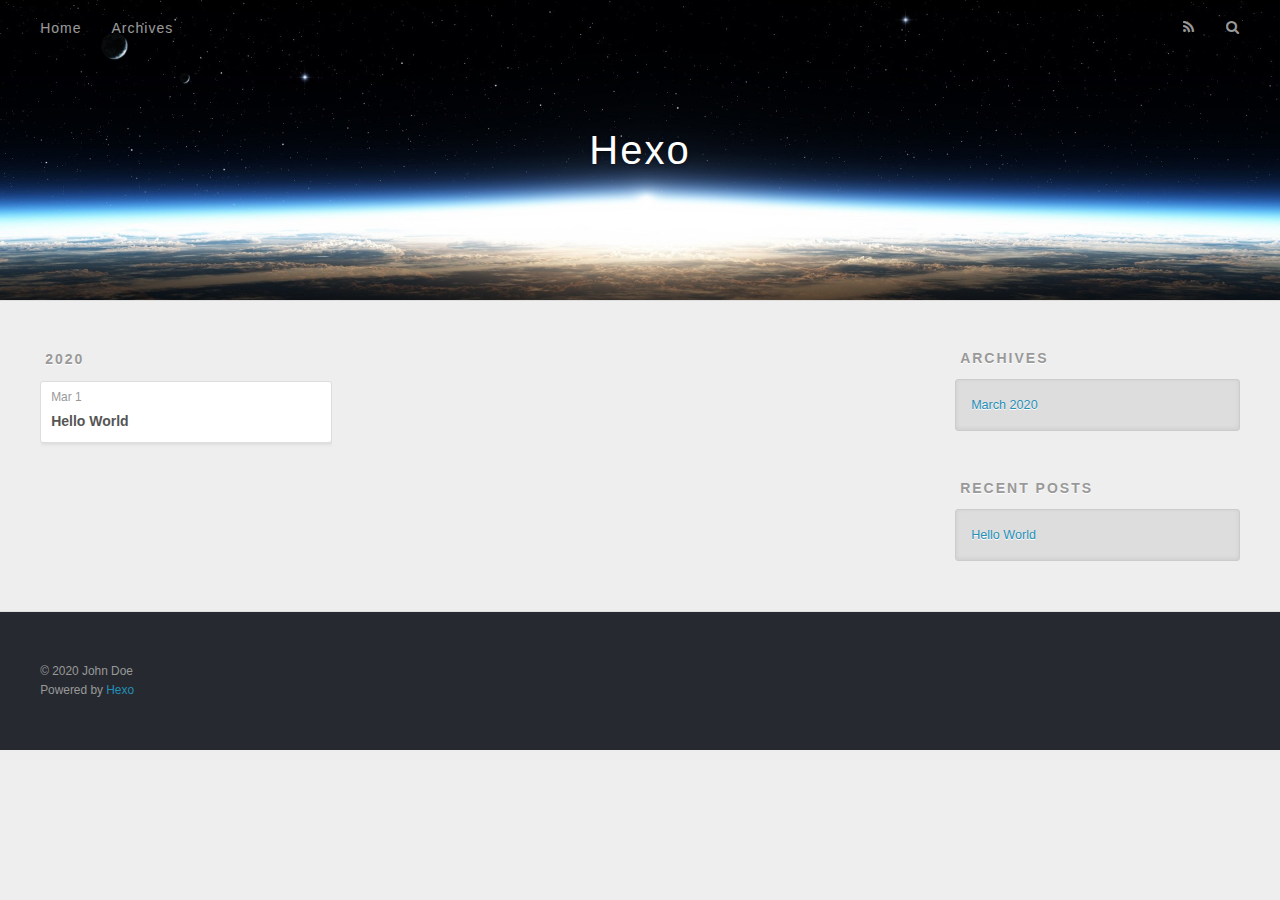
==== archives/index.html @ f63a9b85 "Site updated: 2020-03-01 18:47:36" ====
<!DOCTYPE html>
<html>
<head>
  <meta charset="utf-8">
  

  
  <title>Archives | Hexo</title>
  <meta name="viewport" content="width=device-width, initial-scale=1, maximum-scale=1">
  <meta property="og:type" content="website">
<meta property="og:title" content="Hexo">
<meta property="og:url" content="http://yoursite.com/archives/index.html">
<meta property="og:site_name" content="Hexo">
<meta property="og:locale" content="en_US">
<meta property="article:author" content="John Doe">
<meta name="twitter:card" content="summary">
  
    <link rel="alternate" href="/atom.xml" title="Hexo" type="application/atom+xml">
  
  
    <link rel="icon" href="/favicon.png">
  
  
    <link href="//fonts.googleapis.com/css?family=Source+Code+Pro" rel="stylesheet" type="text/css">
  
  
<link rel="stylesheet" href="/css/style.css">

<meta name="generator" content="Hexo 4.2.0"></head>

<body>
  <div id="container">
    <div id="wrap">
      <header id="header">
  <div id="banner"></div>
  <div id="header-outer" class="outer">
    <div id="header-title" class="inner">
      <h1 id="logo-wrap">
        <a href="/" id="logo">Hexo</a>
      </h1>
      
    </div>
    <div id="header-inner" class="inner">
      <nav id="main-nav">
        <a id="main-nav-toggle" class="nav-icon"></a>
        
          <a class="main-nav-link" href="/">Home</a>
        
          <a class="main-nav-link" href="/archives">Archives</a>
        
      </nav>
      <nav id="sub-nav">
        
          <a id="nav-rss-link" class="nav-icon" href="/atom.xml" title="RSS Feed"></a>
        
        <a id="nav-search-btn" class="nav-icon" title="Search"></a>
      </nav>
      <div id="search-form-wrap">
        <form action="//google.com/search" method="get" accept-charset="UTF-8" class="search-form"><input type="search" name="q" class="search-form-input" placeholder="Search"><button type="submit" class="search-form-submit">&#xF002;</button><input type="hidden" name="sitesearch" value="http://yoursite.com"></form>
      </div>
    </div>
  </div>
</header>
      <div class="outer">
        <section id="main">
  
  
    
    
      
      
      <section class="archives-wrap">
        <div class="archive-year-wrap">
          <a href="/archives/2020" class="archive-year">2020</a>
        </div>
        <div class="archives">
    
    <article class="archive-article archive-type-post">
  <div class="archive-article-inner">
    <header class="archive-article-header">
      <a href="/2020/03/01/hello-world/" class="archive-article-date">
  <time datetime="2020-03-01T09:29:03.521Z" itemprop="datePublished">Mar 1</time>
</a>
      
  
    <h1 itemprop="name">
      <a class="archive-article-title" href="/2020/03/01/hello-world/">Hello World</a>
    </h1>
  

    </header>
  </div>
</article>
  
  
    </div></section>
  


</section>
        
          <aside id="sidebar">
  
    

  
    

  
    
  
    
  <div class="widget-wrap">
    <h3 class="widget-title">Archives</h3>
    <div class="widget">
      <ul class="archive-list"><li class="archive-list-item"><a class="archive-list-link" href="/archives/2020/03/">March 2020</a></li></ul>
    </div>
  </div>


  
    
  <div class="widget-wrap">
    <h3 class="widget-title">Recent Posts</h3>
    <div class="widget">
      <ul>
        
          <li>
            <a href="/2020/03/01/hello-world/">Hello World</a>
          </li>
        
      </ul>
    </div>
  </div>

  
</aside>
        
      </div>
      <footer id="footer">
  
  <div class="outer">
    <div id="footer-info" class="inner">
      &copy; 2020 John Doe<br>
      Powered by <a href="http://hexo.io/" target="_blank">Hexo</a>
    </div>
  </div>
</footer>
    </div>
    <nav id="mobile-nav">
  
    <a href="/" class="mobile-nav-link">Home</a>
  
    <a href="/archives" class="mobile-nav-link">Archives</a>
  
</nav>
    

<script src="//ajax.googleapis.com/ajax/libs/jquery/2.0.3/jquery.min.js"></script>


  
<link rel="stylesheet" href="/fancybox/jquery.fancybox.css">

  
<script src="/fancybox/jquery.fancybox.pack.js"></script>




<script src="/js/script.js"></script>




  </div>
</body>
</html>
---- css/style.css ----
body {
  width: 100%;
}
body:before,
body:after {
  content: "";
  display: table;
}
body:after {
  clear: both;
}
html,
body,
div,
span,
applet,
object,
iframe,
h1,
h2,
h3,
h4,
h5,
h6,
p,
blockquote,
pre,
a,
abbr,
acronym,
address,
big,
cite,
code,
del,
dfn,
em,
img,
ins,
kbd,
q,
s,
samp,
small,
strike,
strong,
sub,
sup,
tt,
var,
dl,
dt,
dd,
ol,
ul,
li,
fieldset,
form,
label,
legend,
table,
caption,
tbody,
tfoot,
thead,
tr,
th,
td {
  margin: 0;
  padding: 0;
  border: 0;
  outline: 0;
  font-weight: inherit;
  font-style: inherit;
  font-family: inherit;
  font-size: 100%;
  vertical-align: baseline;
}
body {
  line-height: 1;
  color: #000;
  background: #fff;
}
ol,
ul {
  list-style: none;
}
table {
  border-collapse: separate;
  border-spacing: 0;
  vertical-align: middle;
}
caption,
th,
td {
  text-align: left;
  font-weight: normal;
  vertical-align: middle;
}
a img {
  border: none;
}
input,
button {
  margin: 0;
  padding: 0;
}
input::-moz-focus-inner,
button::-moz-focus-inner {
  border: 0;
  padding: 0;
}
@font-face {
  font-family: FontAwesome;
  font-style: normal;
  font-weight: normal;
  src: url("fonts/fontawesome-webfont.eot?v=#4.0.3");
  src: url("fonts/fontawesome-webfont.eot?#iefix&v=#4.0.3") format("embedded-opentype"), url("fonts/fontawesome-webfont.woff?v=#4.0.3") format("woff"), url("fonts/fontawesome-webfont.ttf?v=#4.0.3") format("truetype"), url("fonts/fontawesome-webfont.svg#fontawesomeregular?v=#4.0.3") format("svg");
}
html,
body,
#container {
  height: 100%;
}
body {
  background: #eee;
  font: 14px -apple-system, BlinkMacSystemFont, "Segoe UI", "Roboto", "Oxygen", "Ubuntu", "Cantarell", "Fira Sans", "Droid Sans", "Helvetica Neue", sans-serif;
  -webkit-text-size-adjust: 100%;
}
.outer {
  max-width: 1220px;
  margin: 0 auto;
  padding: 0 20px;
}
.outer:before,
.outer:after {
  content: "";
  display: table;
}
.outer:after {
  clear: both;
}
.inner {
  display: inline;
  float: left;
  width: 98.33333333333333%;
  margin: 0 0.833333333333333%;
}
.left,
.alignleft {
  float: left;
}
.right,
.alignright {
  float: right;
}
.clear {
  clear: both;
}
#container {
  position: relative;
}
.mobile-nav-on {
  overflow: hidden;
}
#wrap {
  height: 100%;
  width: 100%;
  position: absolute;
  top: 0;
  left: 0;
  -webkit-transition: 0.2s ease-out;
  -moz-transition: 0.2s ease-out;
  -ms-transition: 0.2s ease-out;
  transition: 0.2s ease-out;
  z-index: 1;
  background: #eee;
}
.mobile-nav-on #wrap {
  left: 280px;
}
@media screen and (min-width: 768px) {
  #main {
    display: inline;
    float: left;
    width: 73.33333333333333%;
    margin: 0 0.833333333333333%;
  }
}
.article-date,
.article-category-link,
.archive-year,
.widget-title {
  text-decoration: none;
  text-transform: uppercase;
  letter-spacing: 2px;
  color: #999;
  margin-bottom: 1em;
  margin-left: 5px;
  line-height: 1em;
  text-shadow: 0 1px #fff;
  font-weight: bold;
}
.article-inner,
.archive-article-inner {
  background: #fff;
  -webkit-box-shadow: 1px 2px 3px #ddd;
  box-shadow: 1px 2px 3px #ddd;
  border: 1px solid #ddd;
  border-radius: 3px;
}
.article-entry h1,
.widget h1 {
  font-size: 2em;
}
.article-entry h2,
.widget h2 {
  font-size: 1.5em;
}
.article-entry h3,
.widget h3 {
  font-size: 1.3em;
}
.article-entry h4,
.widget h4 {
  font-size: 1.2em;
}
.article-entry h5,
.widget h5 {
  font-size: 1em;
}
.article-entry h6,
.widget h6 {
  font-size: 1em;
  color: #999;
}
.article-entry hr,
.widget hr {
  border: 1px dashed #ddd;
}
.article-entry strong,
.widget strong {
  font-weight: bold;
}
.article-entry em,
.widget em,
.article-entry cite,
.widget cite {
  font-style: italic;
}
.article-entry sup,
.widget sup,
.article-entry sub,
.widget sub {
  font-size: 0.75em;
  line-height: 0;
  position: relative;
  vertical-align: baseline;
}
.article-entry sup,
.widget sup {
  top: -0.5em;
}
.article-entry sub,
.widget sub {
  bottom: -0.2em;
}
.article-entry small,
.widget small {
  font-size: 0.85em;
}
.article-entry acronym,
.widget acronym,
.article-entry abbr,
.widget abbr {
  border-bottom: 1px dotted;
}
.article-entry ul,
.widget ul,
.article-entry ol,
.widget ol,
.article-entry dl,
.widget dl {
  margin: 0 20px;
  line-height: 1.6em;
}
.article-entry ul ul,
.widget ul ul,
.article-entry ol ul,
.widget ol ul,
.article-entry ul ol,
.widget ul ol,
.article-entry ol ol,
.widget ol ol {
  margin-top: 0;
  margin-bottom: 0;
}
.article-entry ul,
.widget ul {
  list-style: disc;
}
.article-entry ol,
.widget ol {
  list-style: decimal;
}
.article-entry dt,
.widget dt {
  font-weight: bold;
}
#header {
  height: 300px;
  position: relative;
  border-bottom: 1px solid #ddd;
}
#header:before,
#header:after {
  content: "";
  position: absolute;
  left: 0;
  right: 0;
  height: 40px;
}
#header:before {
  top: 0;
  background: -webkit-linear-gradient(rgba(0,0,0,0.2), transparent);
  background: -moz-linear-gradient(rgba(0,0,0,0.2), transparent);
  background: -ms-linear-gradient(rgba(0,0,0,0.2), transparent);
  background: linear-gradient(rgba(0,0,0,0.2), transparent);
}
#header:after {
  bottom: 0;
  background: -webkit-linear-gradient(transparent, rgba(0,0,0,0.2));
  background: -moz-linear-gradient(transparent, rgba(0,0,0,0.2));
  background: -ms-linear-gradient(transparent, rgba(0,0,0,0.2));
  background: linear-gradient(transparent, rgba(0,0,0,0.2));
}
#header-outer {
  height: 100%;
  position: relative;
}
#header-inner {
  position: relative;
  overflow: hidden;
}
#banner {
  position: absolute;
  top: 0;
  left: 0;
  width: 100%;
  height: 100%;
  background: url("images/banner.jpg") center #000;
  -webkit-background-size: cover;
  -moz-background-size: cover;
  background-size: cover;
  z-index: -1;
}
#header-title {
  text-align: center;
  height: 40px;
  position: absolute;
  top: 50%;
  left: 0;
  margin-top: -20px;
}
#logo,
#subtitle {
  text-decoration: none;
  color: #fff;
  font-weight: 300;
  text-shadow: 0 1px 4px rgba(0,0,0,0.3);
}
#logo {
  font-size: 40px;
  line-height: 40px;
  letter-spacing: 2px;
}
#subtitle {
  font-size: 16px;
  line-height: 16px;
  letter-spacing: 1px;
}
#subtitle-wrap {
  margin-top: 16px;
}
#main-nav {
  float: left;
  margin-left: -15px;
}
.nav-icon,
.main-nav-link {
  float: left;
  color: #fff;
  opacity: 0.6;
  text-decoration: none;
  text-shadow: 0 1px rgba(0,0,0,0.2);
  -webkit-transition: opacity 0.2s;
  -moz-transition: opacity 0.2s;
  -ms-transition: opacity 0.2s;
  transition: opacity 0.2s;
  display: block;
  padding: 20px 15px;
}
.nav-icon:hover,
.main-nav-link:hover {
  opacity: 1;
}
.nav-icon {
  font-family: FontAwesome;
  text-align: center;
  font-size: 14px;
  width: 14px;
  height: 14px;
  padding: 20px 15px;
  position: relative;
  cursor: pointer;
}
.main-nav-link {
  font-weight: 300;
  letter-spacing: 1px;
}
@media screen and (max-width: 479px) {
  .main-nav-link {
    display: none;
  }
}
#main-nav-toggle {
  display: none;
}
#main-nav-toggle:before {
  content: "\f0c9";
}
@media screen and (max-width: 479px) {
  #main-nav-toggle {
    display: block;
  }
}
#sub-nav {
  float: right;
  margin-right: -15px;
}
#nav-rss-link:before {
  content: "\f09e";
}
#nav-search-btn:before {
  content: "\f002";
}
#search-form-wrap {
  position: absolute;
  top: 15px;
  width: 150px;
  height: 30px;
  right: -150px;
  opacity: 0;
  -webkit-transition: 0.2s ease-out;
  -moz-transition: 0.2s ease-out;
  -ms-transition: 0.2s ease-out;
  transition: 0.2s ease-out;
}
#search-form-wrap.on {
  opacity: 1;
  right: 0;
}
@media screen and (max-width: 479px) {
  #search-form-wrap {
    width: 100%;
    right: -100%;
  }
}
.search-form {
  position: absolute;
  top: 0;
  left: 0;
  right: 0;
  background: #fff;
  padding: 5px 15px;
  border-radius: 15px;
  -webkit-box-shadow: 0 0 10px rgba(0,0,0,0.3);
  box-shadow: 0 0 10px rgba(0,0,0,0.3);
}
.search-form-input {
  border: none;
  background: none;
  color: #555;
  width: 100%;
  font: 13px -apple-system, BlinkMacSystemFont, "Segoe UI", "Roboto", "Oxygen", "Ubuntu", "Cantarell", "Fira Sans", "Droid Sans", "Helvetica Neue", sans-serif;
  outline: none;
}
.search-form-input::-webkit-search-results-decoration,
.search-form-input::-webkit-search-cancel-button {
  -webkit-appearance: none;
}
.search-form-submit {
  position: absolute;
  top: 50%;
  right: 10px;
  margin-top: -7px;
  font: 13px FontAwesome;
  border: none;
  background: none;
  color: #bbb;
  cursor: pointer;
}
.search-form-submit:hover,
.search-form-submit:focus {
  color: #777;
}
.article {
  margin: 50px 0;
}
.article-inner {
  overflow: hidden;
}
.article-meta:before,
.article-meta:after {
  content: "";
  display: table;
}
.article-meta:after {
  clear: both;
}
.article-date {
  float: left;
}
.article-category {
  float: left;
  line-height: 1em;
  color: #ccc;
  text-shadow: 0 1px #fff;
  margin-left: 8px;
}
.article-category:before {
  content: "\2022";
}
.article-category-link {
  margin: 0 12px 1em;
}
.article-header {
  padding: 20px 20px 0;
}
.article-title {
  text-decoration: none;
  font-size: 2em;
  font-weight: bold;
  color: #555;
  line-height: 1.1em;
  -webkit-transition: color 0.2s;
  -moz-transition: color 0.2s;
  -ms-transition: color 0.2s;
  transition: color 0.2s;
}
a.article-title:hover {
  color: #258fb8;
}
.article-entry {
  color: #555;
  padding: 0 20px;
}
.article-entry:before,
.article-entry:after {
  content: "";
  display: table;
}
.article-entry:after {
  clear: both;
}
.article-entry p,
.article-entry table {
  line-height: 1.6em;
  margin: 1.6em 0;
}
.article-entry h1,
.article-entry h2,
.article-entry h3,
.article-entry h4,
.article-entry h5,
.article-entry h6 {
  font-weight: bold;
}
.article-entry h1,
.article-entry h2,
.article-entry h3,
.article-entry h4,
.article-entry h5,
.article-entry h6 {
  line-height: 1.1em;
  margin: 1.1em 0;
}
.article-entry a {
  color: #258fb8;
  text-decoration: none;
}
.article-entry a:hover {
  text-decoration: underline;
}
.article-entry ul,
.article-entry ol,
.article-entry dl {
  margin-top: 1.6em;
  margin-bottom: 1.6em;
}
.article-entry img,
.article-entry video {
  max-width: 100%;
  height: auto;
  display: block;
  margin: auto;
}
.article-entry iframe {
  border: none;
}
.article-entry table {
  width: 100%;
  border-collapse: collapse;
  border-spacing: 0;
}
.article-entry th {
  font-weight: bold;
  border-bottom: 3px solid #ddd;
  padding-bottom: 0.5em;
}
.article-entry td {
  border-bottom: 1px solid #ddd;
  padding: 10px 0;
}
.article-entry blockquote {
  font-family: Georgia, "Times New Roman", serif;
  font-size: 1.4em;
  margin: 1.6em 20px;
  text-align: center;
}
.article-entry blockquote footer {
  font-size: 14px;
  margin: 1.6em 0;
  font-family: -apple-system, BlinkMacSystemFont, "Segoe UI", "Roboto", "Oxygen", "Ubuntu", "Cantarell", "Fira Sans", "Droid Sans", "Helvetica Neue", sans-serif;
}
.article-entry blockquote footer cite:before {
  content: "—";
  padding: 0 0.5em;
}
.article-entry .pullquote {
  text-align: left;
  width: 45%;
  margin: 0;
}
.article-entry .pullquote.left {
  margin-left: 0.5em;
  margin-right: 1em;
}
.article-entry .pullquote.right {
  margin-right: 0.5em;
  margin-left: 1em;
}
.article-entry .caption {
  color: #999;
  display: block;
  font-size: 0.9em;
  margin-top: 0.5em;
  position: relative;
  text-align: center;
}
.article-entry .video-container {
  position: relative;
  padding-top: 56.25%;
  height: 0;
  overflow: hidden;
}
.article-entry .video-container iframe,
.article-entry .video-container object,
.article-entry .video-container embed {
  position: absolute;
  top: 0;
  left: 0;
  width: 100%;
  height: 100%;
  margin-top: 0;
}
.article-more-link a {
  display: inline-block;
  line-height: 1em;
  padding: 6px 15px;
  border-radius: 15px;
  background: #eee;
  color: #999;
  text-shadow: 0 1px #fff;
  text-decoration: none;
}
.article-more-link a:hover {
  background: #258fb8;
  color: #fff;
  text-decoration: none;
  text-shadow: 0 1px #1e7293;
}
.article-footer {
  font-size: 0.85em;
  line-height: 1.6em;
  border-top: 1px solid #ddd;
  padding-top: 1.6em;
  margin: 0 20px 20px;
}
.article-footer:before,
.article-footer:after {
  content: "";
  display: table;
}
.article-footer:after {
  clear: both;
}
.article-footer a {
  color: #999;
  text-decoration: none;
}
.article-footer a:hover {
  color: #555;
}
.article-tag-list-item {
  float: left;
  margin-right: 10px;
}
.article-tag-list-link:before {
  content: "#";
}
.article-comment-link {
  float: right;
}
.article-comment-link:before {
  content: "\f075";
  font-family: FontAwesome;
  padding-right: 8px;
}
.article-share-link {
  cursor: pointer;
  float: right;
  margin-left: 20px;
}
.article-share-link:before {
  content: "\f064";
  font-family: FontAwesome;
  padding-right: 6px;
}
#article-nav {
  position: relative;
}
#article-nav:before,
#article-nav:after {
  content: "";
  display: table;
}
#article-nav:after {
  clear: both;
}
@media screen and (min-width: 768px) {
  #article-nav {
    margin: 50px 0;
  }
  #article-nav:before {
    width: 8px;
    height: 8px;
    position: absolute;
    top: 50%;
    left: 50%;
    margin-top: -4px;
    margin-left: -4px;
    content: "";
    border-radius: 50%;
    background: #ddd;
    -webkit-box-shadow: 0 1px 2px #fff;
    box-shadow: 0 1px 2px #fff;
  }
}
.article-nav-link-wrap {
  text-decoration: none;
  text-shadow: 0 1px #fff;
  color: #999;
  -webkit-box-sizing: border-box;
  -moz-box-sizing: border-box;
  box-sizing: border-box;
  margin-top: 50px;
  text-align: center;
  display: block;
}
.article-nav-link-wrap:hover {
  color: #555;
}
@media screen and (min-width: 768px) {
  .article-nav-link-wrap {
    width: 50%;
    margin-top: 0;
  }
}
@media screen and (min-width: 768px) {
  #article-nav-newer {
    float: left;
    text-align: right;
    padding-right: 20px;
  }
}
@media screen and (min-width: 768px) {
  #article-nav-older {
    float: right;
    text-align: left;
    padding-left: 20px;
  }
}
.article-nav-caption {
  text-transform: uppercase;
  letter-spacing: 2px;
  color: #ddd;
  line-height: 1em;
  font-weight: bold;
}
#article-nav-newer .article-nav-caption {
  margin-right: -2px;
}
.article-nav-title {
  font-size: 0.85em;
  line-height: 1.6em;
  margin-top: 0.5em;
}
.article-share-box {
  position: absolute;
  display: none;
  background: #fff;
  -webkit-box-shadow: 1px 2px 10px rgba(0,0,0,0.2);
  box-shadow: 1px 2px 10px rgba(0,0,0,0.2);
  border-radius: 3px;
  margin-left: -145px;
  overflow: hidden;
  z-index: 1;
}
.article-share-box.on {
  display: block;
}
.article-share-input {
  width: 100%;
  background: none;
  -webkit-box-sizing: border-box;
  -moz-box-sizing: border-box;
  box-sizing: border-box;
  font: 14px -apple-system, BlinkMacSystemFont, "Segoe UI", "Roboto", "Oxygen", "Ubuntu", "Cantarell", "Fira Sans", "Droid Sans", "Helvetica Neue", sans-serif;
  padding: 0 15px;
  color: #555;
  outline: none;
  border: 1px solid #ddd;
  border-radius: 3px 3px 0 0;
  height: 36px;
  line-height: 36px;
}
.article-share-links {
  background: #eee;
}
.article-share-links:before,
.article-share-links:after {
  content: "";
  display: table;
}
.article-share-links:after {
  clear: both;
}
.article-share-twitter,
.article-share-facebook,
.article-share-pinterest,
.article-share-google {
  width: 50px;
  height: 36px;
  display: block;
  float: left;
  position: relative;
  color: #999;
  text-shadow: 0 1px #fff;
}
.article-share-twitter:before,
.article-share-facebook:before,
.article-share-pinterest:before,
.article-share-google:before {
  font-size: 20px;
  font-family: FontAwesome;
  width: 20px;
  height: 20px;
  position: absolute;
  top: 50%;
  left: 50%;
  margin-top: -10px;
  margin-left: -10px;
  text-align: center;
}
.article-share-twitter:hover,
.article-share-facebook:hover,
.article-share-pinterest:hover,
.article-share-google:hover {
  color: #fff;
}
.article-share-twitter:before {
  content: "\f099";
}
.article-share-twitter:hover {
  background: #00aced;
  text-shadow: 0 1px #008abe;
}
.article-share-facebook:before {
  content: "\f09a";
}
.article-share-facebook:hover {
  background: #3b5998;
  text-shadow: 0 1px #2f477a;
}
.article-share-pinterest:before {
  content: "\f0d2";
}
.article-share-pinterest:hover {
  background: #cb2027;
  text-shadow: 0 1px #a21a1f;
}
.article-share-google:before {
  content: "\f0d5";
}
.article-share-google:hover {
  background: #dd4b39;
  text-shadow: 0 1px #be3221;
}
.article-gallery {
  background: #000;
  position: relative;
}
.article-gallery-photos {
  position: relative;
  overflow: hidden;
}
.article-gallery-img {
  display: none;
  max-width: 100%;
}
.article-gallery-img:first-child {
  display: block;
}
.article-gallery-img.loaded {
  position: absolute;
  display: block;
}
.article-gallery-img img {
  display: block;
  max-width: 100%;
  margin: 0 auto;
}
#comments {
  background: #fff;
  -webkit-box-shadow: 1px 2px 3px #ddd;
  box-shadow: 1px 2px 3px #ddd;
  padding: 20px;
  border: 1px solid #ddd;
  border-radius: 3px;
  margin: 50px 0;
}
#comments a {
  color: #258fb8;
}
.archives-wrap {
  margin: 50px 0;
}
.archives:before,
.archives:after {
  content: "";
  display: table;
}
.archives:after {
  clear: both;
}
.archive-year-wrap {
  margin-bottom: 1em;
}
.archives {
  -webkit-column-gap: 10px;
  -moz-column-gap: 10px;
  column-gap: 10px;
}
@media screen and (min-width: 480px) and (max-width: 767px) {
  .archives {
    -webkit-column-count: 2;
    -moz-column-count: 2;
    column-count: 2;
  }
}
@media screen and (min-width: 768px) {
  .archives {
    -webkit-column-count: 3;
    -moz-column-count: 3;
    column-count: 3;
  }
}
.archive-article {
  -webkit-column-break-inside: avoid;
  page-break-inside: avoid;
  overflow: hidden;
  break-inside: avoid-column;
}
.archive-article-inner {
  padding: 10px;
  margin-bottom: 15px;
}
.archive-article-title {
  text-decoration: none;
  font-weight: bold;
  color: #555;
  -webkit-transition: color 0.2s;
  -moz-transition: color 0.2s;
  -ms-transition: color 0.2s;
  transition: color 0.2s;
  line-height: 1.6em;
}
.archive-article-title:hover {
  color: #258fb8;
}
.archive-article-footer {
  margin-top: 1em;
}
.archive-article-date {
  color: #999;
  text-decoration: none;
  font-size: 0.85em;
  line-height: 1em;
  margin-bottom: 0.5em;
  display: block;
}
#page-nav {
  margin: 50px auto;
  background: #fff;
  -webkit-box-shadow: 1px 2px 3px #ddd;
  box-shadow: 1px 2px 3px #ddd;
  border: 1px solid #ddd;
  border-radius: 3px;
  text-align: center;
  color: #999;
  overflow: hidden;
}
#page-nav:before,
#page-nav:after {
  content: "";
  display: table;
}
#page-nav:after {
  clear: both;
}
#page-nav a,
#page-nav span {
  padding: 10px 20px;
  line-height: 1;
  height: 2ex;
}
#page-nav a {
  color: #999;
  text-decoration: none;
}
#page-nav a:hover {
  background: #999;
  color: #fff;
}
#page-nav .prev {
  float: left;
}
#page-nav .next {
  float: right;
}
#page-nav .page-number {
  display: inline-block;
}
@media screen and (max-width: 479px) {
  #page-nav .page-number {
    display: none;
  }
}
#page-nav .current {
  color: #555;
  font-weight: bold;
}
#page-nav .space {
  color: #ddd;
}
#footer {
  background: #262a30;
  padding: 50px 0;
  border-top: 1px solid #ddd;
  color: #999;
}
#footer a {
  color: #258fb8;
  text-decoration: none;
}
#footer a:hover {
  text-decoration: underline;
}
#footer-info {
  line-height: 1.6em;
  font-size: 0.85em;
}
.article-entry pre,
.article-entry .highlight {
  background: #2d2d2d;
  margin: 0 -20px;
  padding: 15px 20px;
  border-style: solid;
  border-color: #ddd;
  border-width: 1px 0;
  overflow: auto;
  color: #ccc;
  line-height: 22.400000000000002px;
}
.article-entry .highlight .gutter pre,
.article-entry .gist .gist-file .gist-data .line-numbers {
  color: #666;
  font-size: 0.85em;
}
.article-entry pre,
.article-entry code {
  font-family: "Source Code Pro", Consolas, Monaco, Menlo, Consolas, monospace;
}
.article-entry code {
  background: #eee;
  text-shadow: 0 1px #fff;
  padding: 0 0.3em;
}
.article-entry pre code {
  background: none;
  text-shadow: none;
  padding: 0;
}
.article-entry .highlight pre {
  border: none;
  margin: 0;
  padding: 0;
}
.article-entry .highlight table {
  margin: 0;
  width: auto;
}
.article-entry .highlight td {
  border: none;
  padding: 0;
}
.article-entry .highlight figcaption {
  font-size: 0.85em;
  color: #999;
  line-height: 1em;
  margin-bottom: 1em;
}
.article-entry .highlight figcaption:before,
.article-entry .highlight figcaption:after {
  content: "";
  display: table;
}
.article-entry .highlight figcaption:after {
  clear: both;
}
.article-entry .highlight figcaption a {
  float: right;
}
.article-entry .highlight .gutter pre {
  text-align: right;
  padding-right: 20px;
}
.article-entry .highlight .line {
  height: 22.400000000000002px;
}
.article-entry .highlight .line.marked {
  background: #515151;
}
.article-entry .gist {
  margin: 0 -20px;
  border-style: solid;
  border-color: #ddd;
  border-width: 1px 0;
  background: #2d2d2d;
  padding: 15px 20px 15px 0;
}
.article-entry .gist .gist-file {
  border: none;
  font-family: "Source Code Pro", Consolas, Monaco, Menlo, Consolas, monospace;
  margin: 0;
}
.article-entry .gist .gist-file .gist-data {
  background: none;
  border: none;
}
.article-entry .gist .gist-file .gist-data .line-numbers {
  background: none;
  border: none;
  padding: 0 20px 0 0;
}
.article-entry .gist .gist-file .gist-data .line-data {
  padding: 0 !important;
}
.article-entry .gist .gist-file .highlight {
  margin: 0;
  padding: 0;
  border: none;
}
.article-entry .gist .gist-file .gist-meta {
  background: #2d2d2d;
  color: #999;
  font: 0.85em -apple-system, BlinkMacSystemFont, "Segoe UI", "Roboto", "Oxygen", "Ubuntu", "Cantarell", "Fira Sans", "Droid Sans", "Helvetica Neue", sans-serif;
  text-shadow: 0 0;
  padding: 0;
  margin-top: 1em;
  margin-left: 20px;
}
.article-entry .gist .gist-file .gist-meta a {
  color: #258fb8;
  font-weight: normal;
}
.article-entry .gist .gist-file .gist-meta a:hover {
  text-decoration: underline;
}
pre .comment,
pre .title {
  color: #999;
}
pre .variable,
pre .attribute,
pre .tag,
pre .regexp,
pre .ruby .constant,
pre .xml .tag .title,
pre .xml .pi,
pre .xml .doctype,
pre .html .doctype,
pre .css .id,
pre .css .class,
pre .css .pseudo {
  color: #f2777a;
}
pre .number,
pre .preprocessor,
pre .built_in,
pre .literal,
pre .params,
pre .constant {
  color: #f99157;
}
pre .class,
pre .ruby .class .title,
pre .css .rules .attribute {
  color: #9c9;
}
pre .string,
pre .value,
pre .inheritance,
pre .header,
pre .ruby .symbol,
pre .xml .cdata {
  color: #9c9;
}
pre .css .hexcolor {
  color: #6cc;
}
pre .function,
pre .python .decorator,
pre .python .title,
pre .ruby .function .title,
pre .ruby .title .keyword,
pre .perl .sub,
pre .javascript .title,
pre .coffeescript .title {
  color: #69c;
}
pre .keyword,
pre .javascript .function {
  color: #c9c;
}
@media screen and (max-width: 479px) {
  #mobile-nav {
    position: absolute;
    top: 0;
    left: 0;
    width: 280px;
    height: 100%;
    background: #191919;
    border-right: 1px solid #fff;
  }
}
@media screen and (max-width: 479px) {
  .mobile-nav-link {
    display: block;
    color: #999;
    text-decoration: none;
    padding: 15px 20px;
    font-weight: bold;
  }
  .mobile-nav-link:hover {
    color: #fff;
  }
}
@media screen and (min-width: 768px) {
  #sidebar {
    display: inline;
    float: left;
    width: 23.333333333333332%;
    margin: 0 0.833333333333333%;
  }
}
.widget-wrap {
  margin: 50px 0;
}
.widget {
  color: #777;
  text-shadow: 0 1px #fff;
  background: #ddd;
  -webkit-box-shadow: 0 -1px 4px #ccc inset;
  box-shadow: 0 -1px 4px #ccc inset;
  border: 1px solid #ccc;
  padding: 15px;
  border-radius: 3px;
}
.widget a {
  color: #258fb8;
  text-decoration: none;
}
.widget a:hover {
  text-decoration: underline;
}
.widget ul ul,
.widget ol ul,
.widget dl ul,
.widget ul ol,
.widget ol ol,
.widget dl ol,
.widget ul dl,
.widget ol dl,
.widget dl dl {
  margin-left: 15px;
  list-style: disc;
}
.widget {
  line-height: 1.6em;
  word-wrap: break-word;
  font-size: 0.9em;
}
.widget ul,
.widget ol {
  list-style: none;
  margin: 0;
}
.widget ul ul,
.widget ol ul,
.widget ul ol,
.widget ol ol {
  margin: 0 20px;
}
.widget ul ul,
.widget ol ul {
  list-style: disc;
}
.widget ul ol,
.widget ol ol {
  list-style: decimal;
}
.category-list-count,
.tag-list-count,
.archive-list-count {
  padding-left: 5px;
  color: #999;
  font-size: 0.85em;
}
.category-list-count:before,
.tag-list-count:before,
.archive-list-count:before {
  content: "(";
}
.category-list-count:after,
.tag-list-count:after,
.archive-list-count:after {
  content: ")";
}
.tagcloud a {
  margin-right: 5px;
  display: inline-block;
}
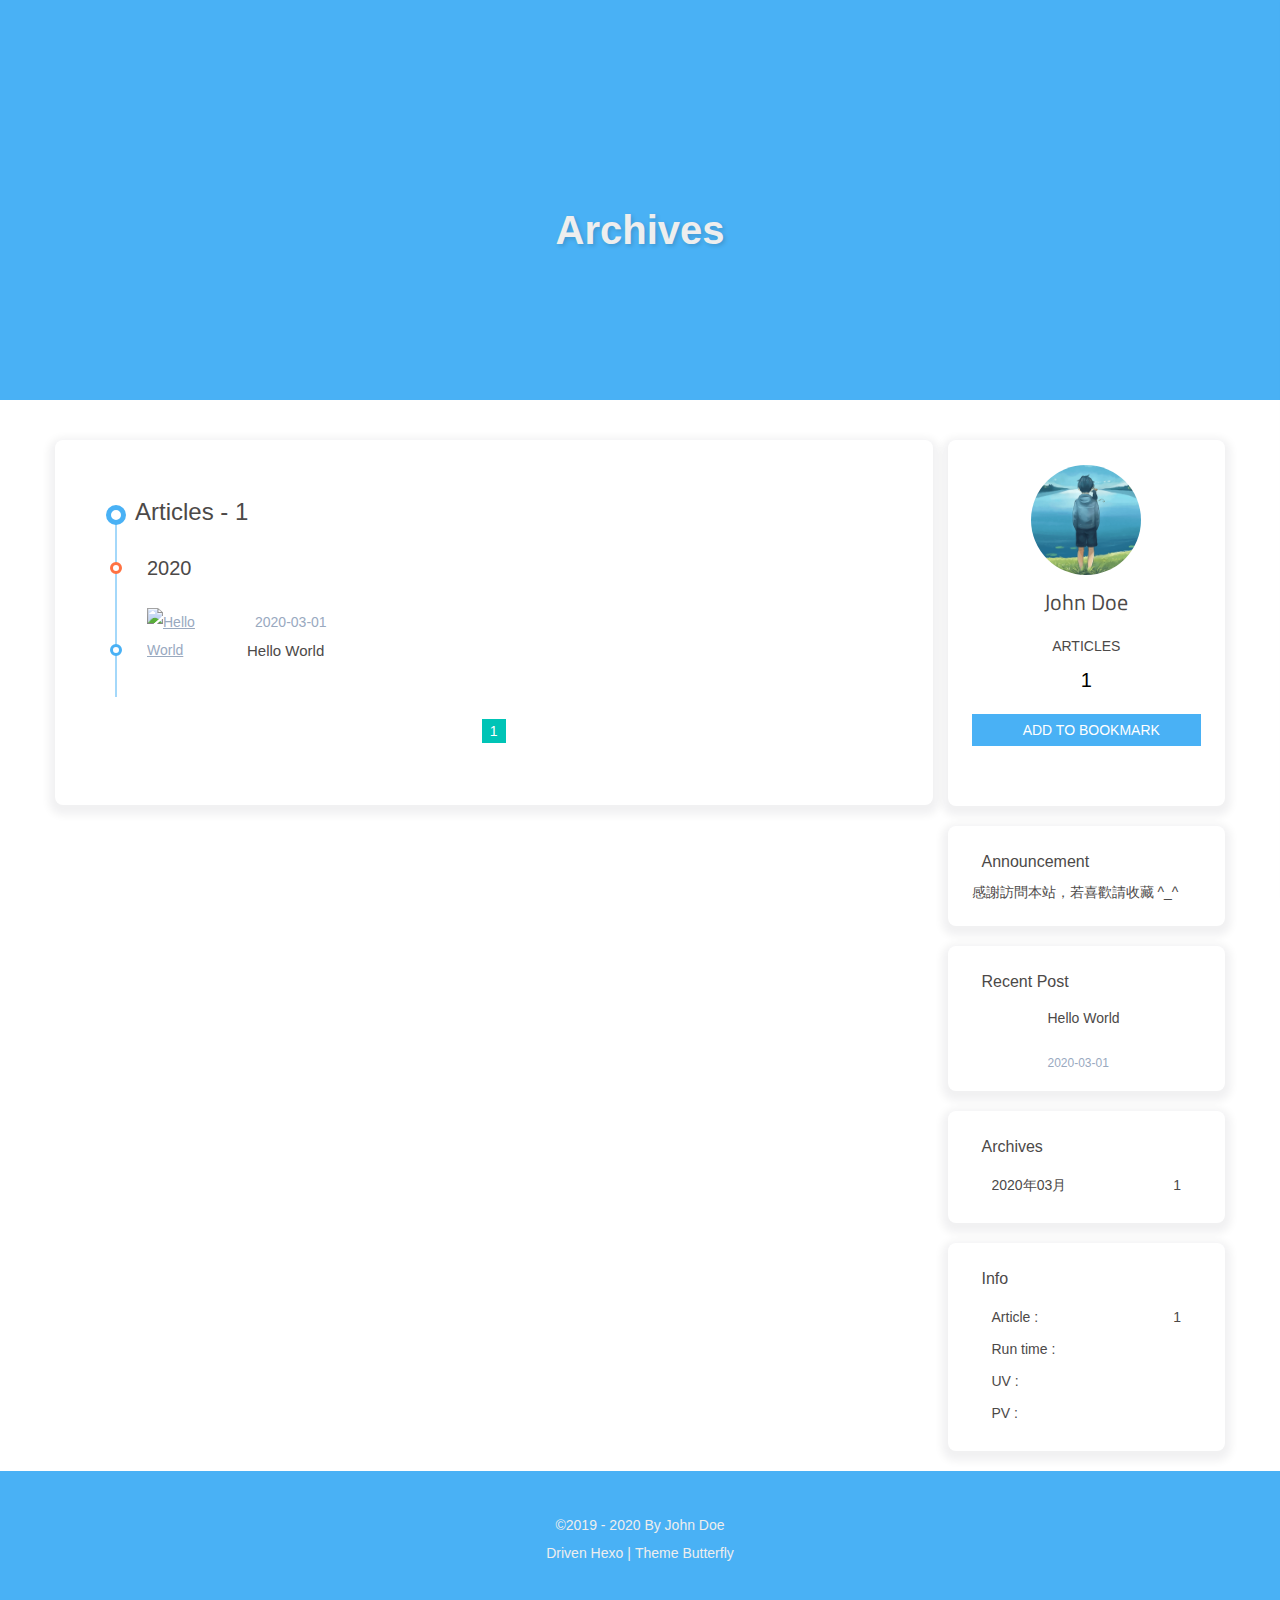
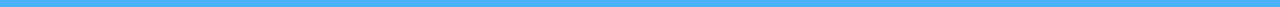
==== commit 9251da44: "Site updated: 2020-03-04 20:11:47" ====
--- a/archives/index.html
+++ b/archives/index.html
@@ -1,178 +1,72 @@
-<!DOCTYPE html>
-<html>
-<head>
-  <meta charset="utf-8">
-  
+<!DOCTYPE html><html lang="en" data-theme="light"><head><meta charset="UTF-8"><meta http-equiv="X-UA-Compatible" content="IE=edge"><meta name="viewport" content="width=device-width, initial-scale=1, maximum-scale=5"><title>Archives | Hexo</title><meta name="description" content=""><meta name="author" content="John Doe"><meta name="copyright" content="John Doe"><meta name="format-detection" content="telephone=no"><link rel="shortcut icon" href="/img/favicon.ico"><link rel="preconnect" href="//cdn.jsdelivr.net"><link rel="preconnect" href="https://fonts.googleapis.com" crossorigin><link rel="preconnect" href="//busuanzi.ibruce.info"><meta name="twitter:card" content="summary"><meta name="twitter:title" content="Archives"><meta name="twitter:description" content=""><meta name="twitter:image" content="http://yoursite.com/img/avatar.png"><meta property="og:type" content="website"><meta property="og:title" content="Archives"><meta property="og:url" content="http://yoursite.com/archives/"><meta property="og:site_name" content="Hexo"><meta property="og:description" content=""><meta property="og:image" content="http://yoursite.com/img/avatar.png"><meta http-equiv="Cache-Control" content="no-transform"><meta http-equiv="Cache-Control" content="no-siteapp"><script src="https://cdn.jsdelivr.net/npm/js-cookie/dist/js.cookie.min.js"></script><script>const autoChangeMode = 'false'
+var t = Cookies.get("theme");
+if (autoChangeMode == '1'){
+const isDarkMode = window.matchMedia("(prefers-color-scheme: dark)").matches
+const isLightMode = window.matchMedia("(prefers-color-scheme: light)").matches
+const isNotSpecified = window.matchMedia("(prefers-color-scheme: no-preference)").matches
+const hasNoSupport = !isDarkMode && !isLightMode && !isNotSpecified
 
-  
-  <title>Archives | Hexo</title>
-  <meta name="viewport" content="width=device-width, initial-scale=1, maximum-scale=1">
-  <meta property="og:type" content="website">
-<meta property="og:title" content="Hexo">
-<meta property="og:url" content="http://yoursite.com/archives/index.html">
-<meta property="og:site_name" content="Hexo">
-<meta property="og:locale" content="en_US">
-<meta property="article:author" content="John Doe">
-<meta name="twitter:card" content="summary">
-  
-    <link rel="alternate" href="/atom.xml" title="Hexo" type="application/atom+xml">
-  
-  
-    <link rel="icon" href="/favicon.png">
-  
-  
-    <link href="//fonts.googleapis.com/css?family=Source+Code+Pro" rel="stylesheet" type="text/css">
-  
-  
-<link rel="stylesheet" href="/css/style.css">
-
-<meta name="generator" content="Hexo 4.2.0"></head>
-
-<body>
-  <div id="container">
-    <div id="wrap">
-      <header id="header">
-  <div id="banner"></div>
-  <div id="header-outer" class="outer">
-    <div id="header-title" class="inner">
-      <h1 id="logo-wrap">
-        <a href="/" id="logo">Hexo</a>
-      </h1>
-      
-    </div>
-    <div id="header-inner" class="inner">
-      <nav id="main-nav">
-        <a id="main-nav-toggle" class="nav-icon"></a>
-        
-          <a class="main-nav-link" href="/">Home</a>
-        
-          <a class="main-nav-link" href="/archives">Archives</a>
-        
-      </nav>
-      <nav id="sub-nav">
-        
-          <a id="nav-rss-link" class="nav-icon" href="/atom.xml" title="RSS Feed"></a>
-        
-        <a id="nav-search-btn" class="nav-icon" title="Search"></a>
-      </nav>
-      <div id="search-form-wrap">
-        <form action="//google.com/search" method="get" accept-charset="UTF-8" class="search-form"><input type="search" name="q" class="search-form-input" placeholder="Search"><button type="submit" class="search-form-submit">&#xF002;</button><input type="hidden" name="sitesearch" value="http://yoursite.com"></form>
-      </div>
-    </div>
-  </div>
-</header>
-      <div class="outer">
-        <section id="main">
-  
-  
-    
-    
-      
-      
-      <section class="archives-wrap">
-        <div class="archive-year-wrap">
-          <a href="/archives/2020" class="archive-year">2020</a>
-        </div>
-        <div class="archives">
-    
-    <article class="archive-article archive-type-post">
-  <div class="archive-article-inner">
-    <header class="archive-article-header">
-      <a href="/2020/03/01/hello-world/" class="archive-article-date">
-  <time datetime="2020-03-01T09:29:03.521Z" itemprop="datePublished">Mar 1</time>
-</a>
-      
-  
-    <h1 itemprop="name">
-      <a class="archive-article-title" href="/2020/03/01/hello-world/">Hello World</a>
-    </h1>
-  
-
-    </header>
-  </div>
-</article>
-  
-  
-    </div></section>
-  
+if (t === undefined){
+  if (isLightMode) activateLightMode()
+  else if (isDarkMode) activateDarkMode()
+  else if (isNotSpecified || hasNoSupport){
+    console.log('You specified no preference for a color scheme or your browser does not support it. I Schedule dark mode during night time.')
+    now = new Date();
+    hour = now.getHours();
+    isNight = hour < 6 || hour >= 18
+    isNight ? activateDarkMode() : activateLightMode()
+}
+} else if (t == 'light') activateLightMode()
+else activateDarkMode()
 
 
-</section>
-        
-          <aside id="sidebar">
+} else if (autoChangeMode == '2'){
+  now = new Date();
+  hour = now.getHours();
+  isNight = hour < 6 || hour >= 18
+  if(t === undefined) isNight? activateDarkMode() : activateLightMode()
+  else if (t === 'light') activateLightMode()
+  else activateDarkMode() 
+} else {
+  if ( t == 'dark' ) activateDarkMode()
+  else if ( t == 'light') activateLightMode()
+}
+
+function activateDarkMode(){
+  document.documentElement.setAttribute('data-theme', 'dark')
+  if (document.querySelector('meta[name="theme-color"]') !== null){
+    document.querySelector('meta[name="theme-color"]').setAttribute('content','#000')
+  }
+}
+function activateLightMode(){
+  document.documentElement.setAttribute('data-theme', 'light')
+  if (document.querySelector('meta[name="theme-color"]') !== null){
+  document.querySelector('meta[name="theme-color"]').setAttribute('content','#fff')
+  }
+}</script><link rel="stylesheet" href="/css/index.css"><link rel="stylesheet" href="https://cdn.jsdelivr.net/npm/font-awesome@latest/css/font-awesome.min.css"><link rel="stylesheet" href="https://cdn.jsdelivr.net/npm/@fancyapps/fancybox@latest/dist/jquery.fancybox.min.css"><link rel="canonical" href="http://yoursite.com/archives/"><link rel="preload" href="https://cdn.jsdelivr.net/gh/jerryc127/butterfly_cdn@2.1.0/top_img/archive.jpg" as="image"><link rel="stylesheet" href="https://fonts.googleapis.com/css?family=Titillium+Web"><script>var GLOBAL_CONFIG = { 
+  root: '/',
+  algolia: undefined,
+  localSearch: undefined,
+  translate: {"defaultEncoding":2,"translateDelay":0,"cookieDomain":"https://xxx/","msgToTraditionalChinese":"繁","msgToSimplifiedChinese":"简"},
+  copy: {
+    success: 'Copy successfully',
+    error: 'Copy error',
+    noSupport: 'The browser does not support'
+  },
+  bookmark: {
+    title: 'Snackbar.bookmark.title',
+    message_prev: 'Press',
+    message_next: 'to bookmark this page'
+  },
+  runtime_unit: 'days',
+  runtime: true,
+  copyright: undefined,
+  ClickShowText: undefined,
+  medium_zoom: false,
+  fancybox: true,
+  Snackbar: undefined,
+  baiduPush: false,
+  isHome: false,
+  isPost: false
   
-    
-
-  
-    
-
-  
-    
-  
-    
-  <div class="widget-wrap">
-    <h3 class="widget-title">Archives</h3>
-    <div class="widget">
-      <ul class="archive-list"><li class="archive-list-item"><a class="archive-list-link" href="/archives/2020/03/">March 2020</a></li></ul>
-    </div>
-  </div>
-
-
-  
-    
-  <div class="widget-wrap">
-    <h3 class="widget-title">Recent Posts</h3>
-    <div class="widget">
-      <ul>
-        
-          <li>
-            <a href="/2020/03/01/hello-world/">Hello World</a>
-          </li>
-        
-      </ul>
-    </div>
-  </div>
-
-  
-</aside>
-        
-      </div>
-      <footer id="footer">
-  
-  <div class="outer">
-    <div id="footer-info" class="inner">
-      &copy; 2020 John Doe<br>
-      Powered by <a href="http://hexo.io/" target="_blank">Hexo</a>
-    </div>
-  </div>
-</footer>
-    </div>
-    <nav id="mobile-nav">
-  
-    <a href="/" class="mobile-nav-link">Home</a>
-  
-    <a href="/archives" class="mobile-nav-link">Archives</a>
-  
-</nav>
-    
-
-<script src="//ajax.googleapis.com/ajax/libs/jquery/2.0.3/jquery.min.js"></script>
-
-
-  
-<link rel="stylesheet" href="/fancybox/jquery.fancybox.css">
-
-  
-<script src="/fancybox/jquery.fancybox.pack.js"></script>
-
-
-
-
-<script src="/js/script.js"></script>
-
-
-
-
-  </div>
-</body>
-</html>+}</script><meta name="generator" content="Hexo 4.2.0"></head><body><header> <div id="page-header"><span class="pull_left" id="blog_name"><a class="blog_title" id="site-name" href="/">Hexo</a></span><span class="toggle-menu pull_right close"><a class="site-page"><i class="fa fa-bars fa-fw" aria-hidden="true"></i></a></span><span class="pull_right menus"><div class="menus_items"><div class="menus_item"><a class="site-page" href="/"><i class="fa-fw fa fa-home"></i><span> Home</span></a></div><div class="menus_item"><a class="site-page" href="/archives/"><i class="fa-fw fa fa-archive"></i><span> Archives</span></a></div><div class="menus_item"><a class="site-page" href="/tags/"><i class="fa-fw fa fa-tags"></i><span> Tags</span></a></div><div class="menus_item"><a class="site-page" href="/categories/"><i class="fa-fw fa fa-folder-open"></i><span> Categories</span></a></div><div class="menus_item"><a class="site-page" href="/link/"><i class="fa-fw fa fa-link"></i><span> Link</span></a></div><div class="menus_item"><a class="site-page" href="/about/"><i class="fa-fw fa fa-heart"></i><span> About</span></a></div><div class="menus_item"><a class="site-page"><i class="fa-fw fa fa-list" aria-hidden="true"></i><span> List</span><i class="fa fa-chevron-down menus-expand" aria-hidden="true"></i></a><ul class="menus_item_child"><li><a class="site-page" href="/music/"><i class="fa-fw fa fa-music"></i><span> Music</span></a></li><li><a class="site-page" href="/movies/"><i class="fa-fw fa fa-film"></i><span> Movie</span></a></li></ul></div></div></span></div></header><div id="mobile-sidebar"><div id="menu_mask"></div><div id="mobile-sidebar-menus"><div class="mobile_author_icon"><img class="avatar-img" src="/img/avatar.png" onerror="onerror=null;src='/img/friend_404.gif'" alt="avatar"></div><div class="mobile_post_data"><div class="mobile_data_item is-center"><div class="mobile_data_link"><a href="/archives/"><div class="headline">Articles</div><div class="length_num">1</div></a></div></div></div><hr><div class="menus_items"><div class="menus_item"><a class="site-page" href="/"><i class="fa-fw fa fa-home"></i><span> Home</span></a></div><div class="menus_item"><a class="site-page" href="/archives/"><i class="fa-fw fa fa-archive"></i><span> Archives</span></a></div><div class="menus_item"><a class="site-page" href="/tags/"><i class="fa-fw fa fa-tags"></i><span> Tags</span></a></div><div class="menus_item"><a class="site-page" href="/categories/"><i class="fa-fw fa fa-folder-open"></i><span> Categories</span></a></div><div class="menus_item"><a class="site-page" href="/link/"><i class="fa-fw fa fa-link"></i><span> Link</span></a></div><div class="menus_item"><a class="site-page" href="/about/"><i class="fa-fw fa fa-heart"></i><span> About</span></a></div><div class="menus_item"><a class="site-page"><i class="fa-fw fa fa-list" aria-hidden="true"></i><span> List</span><i class="fa fa-chevron-down menus-expand" aria-hidden="true"></i></a><ul class="menus_item_child"><li><a class="site-page" href="/music/"><i class="fa-fw fa fa-music"></i><span> Music</span></a></li><li><a class="site-page" href="/movies/"><i class="fa-fw fa fa-film"></i><span> Movie</span></a></li></ul></div></div></div></div><div id="body-wrap"><nav class="not_index_bg" id="nav" style="background-image: url(https://cdn.jsdelivr.net/gh/jerryc127/butterfly_cdn@2.1.0/top_img/archive.jpg)"><div id="page_site-info"><div id="site-title"><span class="blogtitle">Archives</span></div></div></nav><main id="content-outer"><div class="layout_page" id="content-inner"><div id="archive"><div class="article-sort-title">Articles - 1</div><div class="article-sort"><div class="article-sort-item year">2020</div><div class="article-sort-item"><div class="article-sort-img"><a class="article-sort-item__img" href="/2020/03/01/hello-world/"><img src="https://cdn.jsdelivr.net/gh/jerryc127/butterfly_cdn@2.1.0/top_img/default.png" alt="Hello World"></a></div><div class="article-sort-post"><a class="article-sort-item__post" href="/2020/03/01/hello-world/"><i class="fa fa-clock-o" aria-hidden="true"></i><time class="article-sort-item__time">2020-03-01</time><div class="article-sort-item__title">Hello World</div></a></div></div></div><nav id="pagination"><div class="pagination"><span class="page-number current">1</span></div></nav></div><div class="aside_content" id="aside_content"><div class="card-widget card-info"><div class="card-content"><div class="card-info-avatar is-center"><img class="avatar-img" src="/img/avatar.png" onerror="this.onerror=null;this.src='/img/friend_404.gif'" alt="avatar"><div class="author-info__name">John Doe</div><div class="author-info__description"></div></div><div class="card-info-data"><div class="card-info-data-item is-center"><a href="/archives/"><div class="headline">Articles</div><div class="length_num">1</div></a></div></div><div class="card-info-bookmark is-center"><a class="bookmark button--primary button--animated" id="bookmark-it" href="javascript:;" title="Add to bookmark" target="_self"><i class="fa fa-bookmark" aria-hidden="true"></i><span>Add to bookmark</span></a></div><div class="card-info-social-icons is-center"><a class="social-icon" href="https://github.com/jerryc127" target="_blank"><i class="fa fa-github" aria-hidden="true"></i></a><a class="social-icon" href="mailto:xxxxxxxx@gmail.com" target="_blank"><i class="fa fa-envelope" aria-hidden="true"></i></a><a class="social-icon" href="/atom.xml" target="_blank"><i class="fa fa-rss" aria-hidden="true"></i></a></div></div></div><div class="card-widget card-announcement"><div class="card-content"><div class="item-headline"><i class="fa fa-bullhorn card-announcement-animation" aria-hidden="true"></i><span>Announcement</span></div><div class="announcement_content">感謝訪問本站，若喜歡請收藏 ^_^</div></div></div><div class="card-widget card-recent-post"><div class="card-content"><div class="item-headline"><i class="fa fa-history" aria-hidden="true"></i><span>Recent Post</span></div><div class="aside-recent-item"> <div class="aside-recent-post"><a href="/2020/03/01/hello-world/"><div class="aside-post-cover"><img class="aside-post-bg lazyload" data-src="https://cdn.jsdelivr.net/gh/jerryc127/butterfly_cdn@2.1.0/top_img/default.png" onerror="this.onerror=null;this.src='/img/404.jpg'" title="Hello World" alt="Hello World"></div><div class="aside-post-title"><div class="aside-post_title" href="/2020/03/01/hello-world/" title="Hello World">Hello World</div><time class="aside-post_meta post-meta__date">2020-03-01</time></div></a></div></div></div></div><div class="card-widget card-archives"><div class="card-content"><div class="item-headline"><i class="fa fa-archive" aria-hidden="true"></i><span>Archives</span></div><ul class="archive-list"><li class="archive-list-item"><a class="archive-list-link" href="/archives/2020/03/"><span class="archive-list-date">2020年03月</span><span class="archive-list-count">1</span></a></li></ul></div></div><div class="card-widget card-webinfo"><div class="card-content"><div class="item-headline"><i class="fa fa-line-chart" aria-hidden="true"></i><span>Info</span></div><div class="webinfo"><div class="webinfo-item"><div class="webinfo-article-name">Article :</div><div class="webinfo-article-count">1</div></div><div class="webinfo-item"><div class="webinfo-runtime-name">Run time :</div><div class="webinfo-runtime-count" id="webinfo-runtime-count" start_date="6/7/2018 00:00:00">     </div></div><div class="webinfo-item">      <div class="webinfo-site-uv-name">UV :</div><div class="webinfo-site-uv-count" id="busuanzi_value_site_uv"></div></div><div class="webinfo-item"><div class="webinfo-site-name">PV :</div><div class="webinfo-site-pv-count" id="busuanzi_value_site_pv"></div></div></div></div></div></div></div></main><footer id="footer" data-type="color"><div id="footer-wrap"><div class="copyright">&copy;2019 - 2020 By John Doe</div><div class="framework-info"><span>Driven </span><a href="http://hexo.io" target="_blank" rel="noopener"><span>Hexo</span></a><span class="footer-separator">|</span><span>Theme </span><a href="https://github.com/jerryc127/hexo-theme-butterfly" target="_blank" rel="noopener"><span>Butterfly</span></a></div></div></footer></div><section class="rightside" id="rightside"><div id="rightside-config-hide"><a class="translate_chn_to_cht" id="translateLink" href="javascript:translatePage();" title="Traditional Chinese and Simplified Chinese Conversion" target="_self">繁</a><i class="darkmode fa fa-moon-o" id="darkmode" title="Dark Mode"></i></div><div id="rightside-config-show"><div id="rightside_config" title="Setting"><i class="fa fa-cog" aria-hidden="true"></i></div><i class="fa fa-arrow-up" id="go-up" title="Back to top" aria-hidden="true"></i></div></section><script src="https://cdn.jsdelivr.net/npm/jquery@latest/dist/jquery.min.js"></script><script src="/js/utils.js"></script><script src="/js/main.js"></script><script src="/js/tw_cn.js"></script><script src="https://cdn.jsdelivr.net/npm/@fancyapps/fancybox@latest/dist/jquery.fancybox.min.js"></script><script async src="//busuanzi.ibruce.info/busuanzi/2.3/busuanzi.pure.mini.js"></script><script src="https://cdn.jsdelivr.net/npm/instant.page@latest/instantpage.min.js" type="module"></script><script src="https://cdn.jsdelivr.net/npm/lazysizes@latest/lazysizes.min.js" async=""></script></body></html>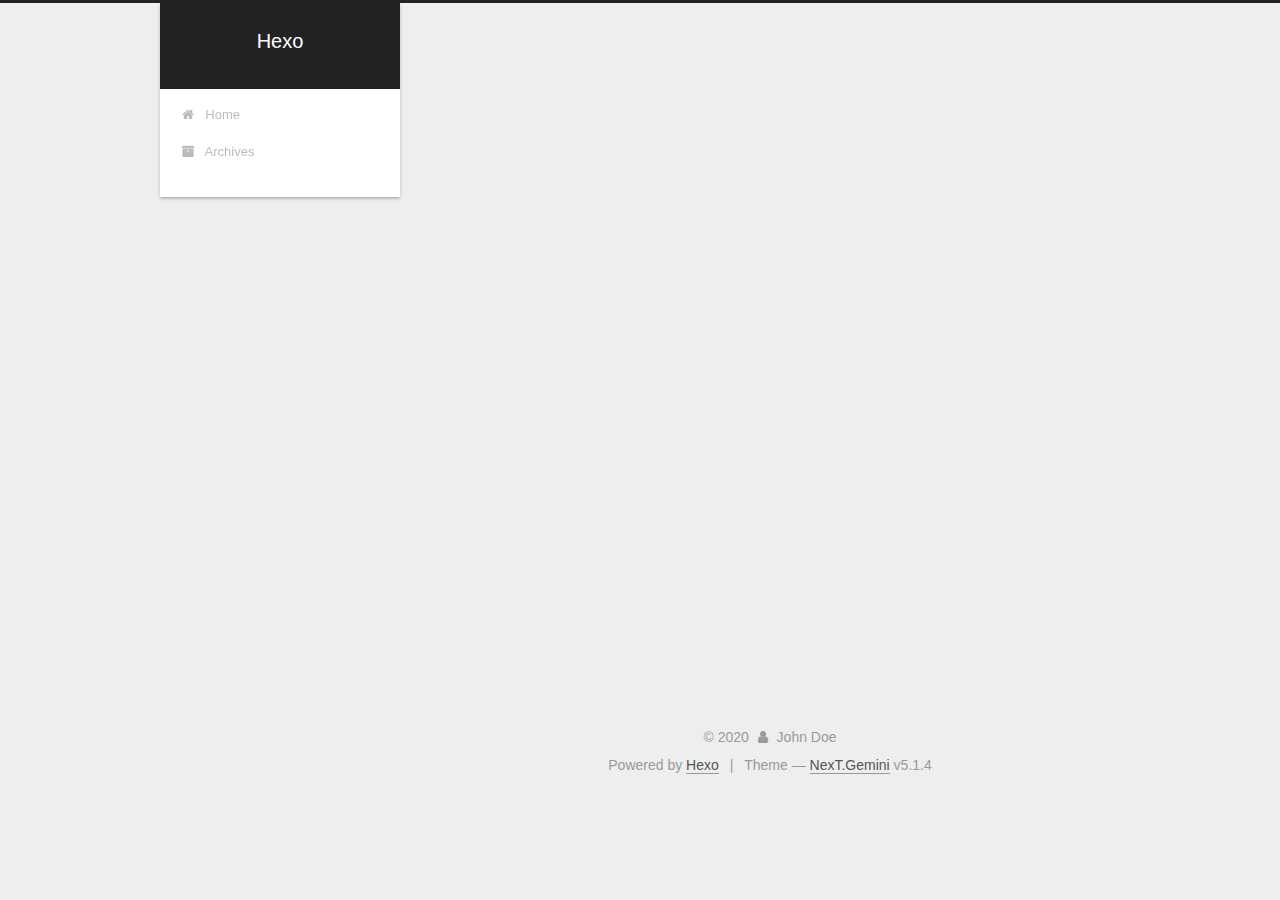
==== commit 892c042b: "Site updated: 2020-03-05 18:51:51" ====
--- a/archives/index.html
+++ b/archives/index.html
@@ -1,72 +1,558 @@
-<!DOCTYPE html><html lang="en" data-theme="light"><head><meta charset="UTF-8"><meta http-equiv="X-UA-Compatible" content="IE=edge"><meta name="viewport" content="width=device-width, initial-scale=1, maximum-scale=5"><title>Archives | Hexo</title><meta name="description" content=""><meta name="author" content="John Doe"><meta name="copyright" content="John Doe"><meta name="format-detection" content="telephone=no"><link rel="shortcut icon" href="/img/favicon.ico"><link rel="preconnect" href="//cdn.jsdelivr.net"><link rel="preconnect" href="https://fonts.googleapis.com" crossorigin><link rel="preconnect" href="//busuanzi.ibruce.info"><meta name="twitter:card" content="summary"><meta name="twitter:title" content="Archives"><meta name="twitter:description" content=""><meta name="twitter:image" content="http://yoursite.com/img/avatar.png"><meta property="og:type" content="website"><meta property="og:title" content="Archives"><meta property="og:url" content="http://yoursite.com/archives/"><meta property="og:site_name" content="Hexo"><meta property="og:description" content=""><meta property="og:image" content="http://yoursite.com/img/avatar.png"><meta http-equiv="Cache-Control" content="no-transform"><meta http-equiv="Cache-Control" content="no-siteapp"><script src="https://cdn.jsdelivr.net/npm/js-cookie/dist/js.cookie.min.js"></script><script>const autoChangeMode = 'false'
-var t = Cookies.get("theme");
-if (autoChangeMode == '1'){
-const isDarkMode = window.matchMedia("(prefers-color-scheme: dark)").matches
-const isLightMode = window.matchMedia("(prefers-color-scheme: light)").matches
-const isNotSpecified = window.matchMedia("(prefers-color-scheme: no-preference)").matches
-const hasNoSupport = !isDarkMode && !isLightMode && !isNotSpecified
-
-if (t === undefined){
-  if (isLightMode) activateLightMode()
-  else if (isDarkMode) activateDarkMode()
-  else if (isNotSpecified || hasNoSupport){
-    console.log('You specified no preference for a color scheme or your browser does not support it. I Schedule dark mode during night time.')
-    now = new Date();
-    hour = now.getHours();
-    isNight = hour < 6 || hour >= 18
-    isNight ? activateDarkMode() : activateLightMode()
-}
-} else if (t == 'light') activateLightMode()
-else activateDarkMode()
-
-
-} else if (autoChangeMode == '2'){
-  now = new Date();
-  hour = now.getHours();
-  isNight = hour < 6 || hour >= 18
-  if(t === undefined) isNight? activateDarkMode() : activateLightMode()
-  else if (t === 'light') activateLightMode()
-  else activateDarkMode() 
-} else {
-  if ( t == 'dark' ) activateDarkMode()
-  else if ( t == 'light') activateLightMode()
-}
-
-function activateDarkMode(){
-  document.documentElement.setAttribute('data-theme', 'dark')
-  if (document.querySelector('meta[name="theme-color"]') !== null){
-    document.querySelector('meta[name="theme-color"]').setAttribute('content','#000')
+<!DOCTYPE html>
+
+
+
+  
+
+
+<html class="theme-next gemini use-motion" lang="en">
+<head>
+  <meta charset="UTF-8"/>
+<meta http-equiv="X-UA-Compatible" content="IE=edge" />
+<meta name="viewport" content="width=device-width, initial-scale=1, maximum-scale=1"/>
+<meta name="theme-color" content="#222">
+
+
+
+
+
+
+
+
+
+<meta http-equiv="Cache-Control" content="no-transform" />
+<meta http-equiv="Cache-Control" content="no-siteapp" />
+
+
+
+
+
+
+
+
+
+
+
+
+
+
+
+
+  
+  
+  <link href="/lib/fancybox/source/jquery.fancybox.css?v=2.1.5" rel="stylesheet" type="text/css" />
+
+
+
+
+
+
+
+<link href="/lib/font-awesome/css/font-awesome.min.css?v=4.6.2" rel="stylesheet" type="text/css" />
+
+<link href="/css/main.css?v=5.1.4" rel="stylesheet" type="text/css" />
+
+
+  <link rel="apple-touch-icon" sizes="180x180" href="/images/apple-touch-icon-next.png?v=5.1.4">
+
+
+  <link rel="icon" type="image/png" sizes="32x32" href="/images/favicon-32x32-next.png?v=5.1.4">
+
+
+  <link rel="icon" type="image/png" sizes="16x16" href="/images/favicon-16x16-next.png?v=5.1.4">
+
+
+  <link rel="mask-icon" href="/images/logo.svg?v=5.1.4" color="#222">
+
+
+
+
+
+  <meta name="keywords" content="Hexo, NexT" />
+
+
+
+
+
+
+
+
+
+
+<meta property="og:type" content="website">
+<meta property="og:title" content="Hexo">
+<meta property="og:url" content="http://yoursite.com/archives/index.html">
+<meta property="og:site_name" content="Hexo">
+<meta property="og:locale" content="en_US">
+<meta property="article:author" content="John Doe">
+<meta name="twitter:card" content="summary">
+
+
+
+<script type="text/javascript" id="hexo.configurations">
+  var NexT = window.NexT || {};
+  var CONFIG = {
+    root: '/',
+    scheme: 'Gemini',
+    version: '5.1.4',
+    sidebar: {"position":"left","display":"post","offset":12,"b2t":false,"scrollpercent":false,"onmobile":false},
+    fancybox: true,
+    tabs: true,
+    motion: {"enable":true,"async":false,"transition":{"post_block":"fadeIn","post_header":"slideDownIn","post_body":"slideDownIn","coll_header":"slideLeftIn","sidebar":"slideUpIn"}},
+    duoshuo: {
+      userId: '0',
+      author: 'Author'
+    },
+    algolia: {
+      applicationID: '',
+      apiKey: '',
+      indexName: '',
+      hits: {"per_page":10},
+      labels: {"input_placeholder":"Search for Posts","hits_empty":"We didn't find any results for the search: ${query}","hits_stats":"${hits} results found in ${time} ms"}
+    }
+  };
+</script>
+
+
+
+  <link rel="canonical" href="http://yoursite.com/archives/"/>
+
+
+
+
+
+  <title>Archive | Hexo</title>
+  
+
+
+
+
+
+
+
+
+<meta name="generator" content="Hexo 4.2.0"></head>
+
+<body itemscope itemtype="http://schema.org/WebPage" lang="en">
+
+  
+  
+    
+  
+
+  <div class="container sidebar-position-left page-archive">
+    <div class="headband"></div>
+
+    <header id="header" class="header" itemscope itemtype="http://schema.org/WPHeader">
+      <div class="header-inner"><div class="site-brand-wrapper">
+  <div class="site-meta ">
+    
+
+    <div class="custom-logo-site-title">
+      <a href="/"  class="brand" rel="start">
+        <span class="logo-line-before"><i></i></span>
+        <span class="site-title">Hexo</span>
+        <span class="logo-line-after"><i></i></span>
+      </a>
+    </div>
+      
+        <p class="site-subtitle"></p>
+      
+  </div>
+
+  <div class="site-nav-toggle">
+    <button>
+      <span class="btn-bar"></span>
+      <span class="btn-bar"></span>
+      <span class="btn-bar"></span>
+    </button>
+  </div>
+</div>
+
+<nav class="site-nav">
+  
+
+  
+    <ul id="menu" class="menu">
+      
+        
+        <li class="menu-item menu-item-home">
+          <a href="/%20" rel="section">
+            
+              <i class="menu-item-icon fa fa-fw fa-home"></i> <br />
+            
+            Home
+          </a>
+        </li>
+      
+        
+        <li class="menu-item menu-item-archives">
+          <a href="/archives/%20" rel="section">
+            
+              <i class="menu-item-icon fa fa-fw fa-archive"></i> <br />
+            
+            Archives
+          </a>
+        </li>
+      
+
+      
+    </ul>
+  
+
+  
+</nav>
+
+
+
+ </div>
+    </header>
+
+    <main id="main" class="main">
+      <div class="main-inner">
+        <div class="content-wrap">
+          <div id="content" class="content">
+            
+
+  
+  
+  
+  <div class="post-block archive">
+    <div id="posts" class="posts-collapse">
+      <span class="archive-move-on"></span>
+
+      <span class="archive-page-counter">
+        
+        
+        
+          
+        
+        Um..! 1 post. Keep on posting.
+      </span>
+
+      
+
+        
+        
+        
+
+        
+          
+          <div class="collection-title">
+            <h1 class="archive-year" id="archive-year-2020">2020</h1>
+          </div>
+        
+        
+
+        
+
+  <article class="post post-type-normal" itemscope itemtype="http://schema.org/Article">
+    <header class="post-header">
+
+      <h2 class="post-title">
+        
+            <a class="post-title-link" href="/2020/03/01/hello-world/" itemprop="url">
+              
+                <span itemprop="name">Hello World</span>
+              
+            </a>
+        
+      </h2>
+
+      <div class="post-meta">
+        <time class="post-time" itemprop="dateCreated"
+              datetime="2020-03-01T17:29:03+08:00"
+              content="2020-03-01" >
+          03-01
+        </time>
+      </div>
+
+    </header>
+  </article>
+
+
+
+      
+
+    </div>
+  </div>
+  
+  
+  
+
+  
+
+
+
+          </div>
+          
+
+
+          
+
+        </div>
+        
+          
+  
+  <div class="sidebar-toggle">
+    <div class="sidebar-toggle-line-wrap">
+      <span class="sidebar-toggle-line sidebar-toggle-line-first"></span>
+      <span class="sidebar-toggle-line sidebar-toggle-line-middle"></span>
+      <span class="sidebar-toggle-line sidebar-toggle-line-last"></span>
+    </div>
+  </div>
+
+  <aside id="sidebar" class="sidebar">
+    
+    <div class="sidebar-inner">
+
+      
+
+      
+
+      <section class="site-overview-wrap sidebar-panel sidebar-panel-active">
+        <div class="site-overview">
+          <div class="site-author motion-element" itemprop="author" itemscope itemtype="http://schema.org/Person">
+            
+              <p class="site-author-name" itemprop="name">John Doe</p>
+              <p class="site-description motion-element" itemprop="description"></p>
+          </div>
+
+          <nav class="site-state motion-element">
+
+            
+              <div class="site-state-item site-state-posts">
+              
+                <a href="/archives/%20%7C%7C%20archive">
+              
+                  <span class="site-state-item-count">1</span>
+                  <span class="site-state-item-name">posts</span>
+                </a>
+              </div>
+            
+
+            
+
+            
+
+          </nav>
+
+          
+
+          
+
+          
+          
+
+          
+          
+
+          
+
+        </div>
+      </section>
+
+      
+
+      
+
+    </div>
+  </aside>
+
+
+        
+      </div>
+    </main>
+
+    <footer id="footer" class="footer">
+      <div class="footer-inner">
+        <div class="copyright">&copy; <span itemprop="copyrightYear">2020</span>
+  <span class="with-love">
+    <i class="fa fa-user"></i>
+  </span>
+  <span class="author" itemprop="copyrightHolder">John Doe</span>
+
+  
+</div>
+
+
+  <div class="powered-by">Powered by <a class="theme-link" target="_blank" href="https://hexo.io">Hexo</a></div>
+
+
+
+  <span class="post-meta-divider">|</span>
+
+
+
+  <div class="theme-info">Theme &mdash; <a class="theme-link" target="_blank" href="https://github.com/iissnan/hexo-theme-next">NexT.Gemini</a> v5.1.4</div>
+
+
+
+
+        
+
+
+
+
+
+
+
+        
+      </div>
+    </footer>
+
+    
+      <div class="back-to-top">
+        <i class="fa fa-arrow-up"></i>
+        
+      </div>
+    
+
+    
+
+  </div>
+
+  
+
+<script type="text/javascript">
+  if (Object.prototype.toString.call(window.Promise) !== '[object Function]') {
+    window.Promise = null;
   }
-}
-function activateLightMode(){
-  document.documentElement.setAttribute('data-theme', 'light')
-  if (document.querySelector('meta[name="theme-color"]') !== null){
-  document.querySelector('meta[name="theme-color"]').setAttribute('content','#fff')
-  }
-}</script><link rel="stylesheet" href="/css/index.css"><link rel="stylesheet" href="https://cdn.jsdelivr.net/npm/font-awesome@latest/css/font-awesome.min.css"><link rel="stylesheet" href="https://cdn.jsdelivr.net/npm/@fancyapps/fancybox@latest/dist/jquery.fancybox.min.css"><link rel="canonical" href="http://yoursite.com/archives/"><link rel="preload" href="https://cdn.jsdelivr.net/gh/jerryc127/butterfly_cdn@2.1.0/top_img/archive.jpg" as="image"><link rel="stylesheet" href="https://fonts.googleapis.com/css?family=Titillium+Web"><script>var GLOBAL_CONFIG = { 
-  root: '/',
-  algolia: undefined,
-  localSearch: undefined,
-  translate: {"defaultEncoding":2,"translateDelay":0,"cookieDomain":"https://xxx/","msgToTraditionalChinese":"繁","msgToSimplifiedChinese":"简"},
-  copy: {
-    success: 'Copy successfully',
-    error: 'Copy error',
-    noSupport: 'The browser does not support'
-  },
-  bookmark: {
-    title: 'Snackbar.bookmark.title',
-    message_prev: 'Press',
-    message_next: 'to bookmark this page'
-  },
-  runtime_unit: 'days',
-  runtime: true,
-  copyright: undefined,
-  ClickShowText: undefined,
-  medium_zoom: false,
-  fancybox: true,
-  Snackbar: undefined,
-  baiduPush: false,
-  isHome: false,
-  isPost: false
-  
-}</script><meta name="generator" content="Hexo 4.2.0"></head><body><header> <div id="page-header"><span class="pull_left" id="blog_name"><a class="blog_title" id="site-name" href="/">Hexo</a></span><span class="toggle-menu pull_right close"><a class="site-page"><i class="fa fa-bars fa-fw" aria-hidden="true"></i></a></span><span class="pull_right menus"><div class="menus_items"><div class="menus_item"><a class="site-page" href="/"><i class="fa-fw fa fa-home"></i><span> Home</span></a></div><div class="menus_item"><a class="site-page" href="/archives/"><i class="fa-fw fa fa-archive"></i><span> Archives</span></a></div><div class="menus_item"><a class="site-page" href="/tags/"><i class="fa-fw fa fa-tags"></i><span> Tags</span></a></div><div class="menus_item"><a class="site-page" href="/categories/"><i class="fa-fw fa fa-folder-open"></i><span> Categories</span></a></div><div class="menus_item"><a class="site-page" href="/link/"><i class="fa-fw fa fa-link"></i><span> Link</span></a></div><div class="menus_item"><a class="site-page" href="/about/"><i class="fa-fw fa fa-heart"></i><span> About</span></a></div><div class="menus_item"><a class="site-page"><i class="fa-fw fa fa-list" aria-hidden="true"></i><span> List</span><i class="fa fa-chevron-down menus-expand" aria-hidden="true"></i></a><ul class="menus_item_child"><li><a class="site-page" href="/music/"><i class="fa-fw fa fa-music"></i><span> Music</span></a></li><li><a class="site-page" href="/movies/"><i class="fa-fw fa fa-film"></i><span> Movie</span></a></li></ul></div></div></span></div></header><div id="mobile-sidebar"><div id="menu_mask"></div><div id="mobile-sidebar-menus"><div class="mobile_author_icon"><img class="avatar-img" src="/img/avatar.png" onerror="onerror=null;src='/img/friend_404.gif'" alt="avatar"></div><div class="mobile_post_data"><div class="mobile_data_item is-center"><div class="mobile_data_link"><a href="/archives/"><div class="headline">Articles</div><div class="length_num">1</div></a></div></div></div><hr><div class="menus_items"><div class="menus_item"><a class="site-page" href="/"><i class="fa-fw fa fa-home"></i><span> Home</span></a></div><div class="menus_item"><a class="site-page" href="/archives/"><i class="fa-fw fa fa-archive"></i><span> Archives</span></a></div><div class="menus_item"><a class="site-page" href="/tags/"><i class="fa-fw fa fa-tags"></i><span> Tags</span></a></div><div class="menus_item"><a class="site-page" href="/categories/"><i class="fa-fw fa fa-folder-open"></i><span> Categories</span></a></div><div class="menus_item"><a class="site-page" href="/link/"><i class="fa-fw fa fa-link"></i><span> Link</span></a></div><div class="menus_item"><a class="site-page" href="/about/"><i class="fa-fw fa fa-heart"></i><span> About</span></a></div><div class="menus_item"><a class="site-page"><i class="fa-fw fa fa-list" aria-hidden="true"></i><span> List</span><i class="fa fa-chevron-down menus-expand" aria-hidden="true"></i></a><ul class="menus_item_child"><li><a class="site-page" href="/music/"><i class="fa-fw fa fa-music"></i><span> Music</span></a></li><li><a class="site-page" href="/movies/"><i class="fa-fw fa fa-film"></i><span> Movie</span></a></li></ul></div></div></div></div><div id="body-wrap"><nav class="not_index_bg" id="nav" style="background-image: url(https://cdn.jsdelivr.net/gh/jerryc127/butterfly_cdn@2.1.0/top_img/archive.jpg)"><div id="page_site-info"><div id="site-title"><span class="blogtitle">Archives</span></div></div></nav><main id="content-outer"><div class="layout_page" id="content-inner"><div id="archive"><div class="article-sort-title">Articles - 1</div><div class="article-sort"><div class="article-sort-item year">2020</div><div class="article-sort-item"><div class="article-sort-img"><a class="article-sort-item__img" href="/2020/03/01/hello-world/"><img src="https://cdn.jsdelivr.net/gh/jerryc127/butterfly_cdn@2.1.0/top_img/default.png" alt="Hello World"></a></div><div class="article-sort-post"><a class="article-sort-item__post" href="/2020/03/01/hello-world/"><i class="fa fa-clock-o" aria-hidden="true"></i><time class="article-sort-item__time">2020-03-01</time><div class="article-sort-item__title">Hello World</div></a></div></div></div><nav id="pagination"><div class="pagination"><span class="page-number current">1</span></div></nav></div><div class="aside_content" id="aside_content"><div class="card-widget card-info"><div class="card-content"><div class="card-info-avatar is-center"><img class="avatar-img" src="/img/avatar.png" onerror="this.onerror=null;this.src='/img/friend_404.gif'" alt="avatar"><div class="author-info__name">John Doe</div><div class="author-info__description"></div></div><div class="card-info-data"><div class="card-info-data-item is-center"><a href="/archives/"><div class="headline">Articles</div><div class="length_num">1</div></a></div></div><div class="card-info-bookmark is-center"><a class="bookmark button--primary button--animated" id="bookmark-it" href="javascript:;" title="Add to bookmark" target="_self"><i class="fa fa-bookmark" aria-hidden="true"></i><span>Add to bookmark</span></a></div><div class="card-info-social-icons is-center"><a class="social-icon" href="https://github.com/jerryc127" target="_blank"><i class="fa fa-github" aria-hidden="true"></i></a><a class="social-icon" href="mailto:xxxxxxxx@gmail.com" target="_blank"><i class="fa fa-envelope" aria-hidden="true"></i></a><a class="social-icon" href="/atom.xml" target="_blank"><i class="fa fa-rss" aria-hidden="true"></i></a></div></div></div><div class="card-widget card-announcement"><div class="card-content"><div class="item-headline"><i class="fa fa-bullhorn card-announcement-animation" aria-hidden="true"></i><span>Announcement</span></div><div class="announcement_content">感謝訪問本站，若喜歡請收藏 ^_^</div></div></div><div class="card-widget card-recent-post"><div class="card-content"><div class="item-headline"><i class="fa fa-history" aria-hidden="true"></i><span>Recent Post</span></div><div class="aside-recent-item"> <div class="aside-recent-post"><a href="/2020/03/01/hello-world/"><div class="aside-post-cover"><img class="aside-post-bg lazyload" data-src="https://cdn.jsdelivr.net/gh/jerryc127/butterfly_cdn@2.1.0/top_img/default.png" onerror="this.onerror=null;this.src='/img/404.jpg'" title="Hello World" alt="Hello World"></div><div class="aside-post-title"><div class="aside-post_title" href="/2020/03/01/hello-world/" title="Hello World">Hello World</div><time class="aside-post_meta post-meta__date">2020-03-01</time></div></a></div></div></div></div><div class="card-widget card-archives"><div class="card-content"><div class="item-headline"><i class="fa fa-archive" aria-hidden="true"></i><span>Archives</span></div><ul class="archive-list"><li class="archive-list-item"><a class="archive-list-link" href="/archives/2020/03/"><span class="archive-list-date">2020年03月</span><span class="archive-list-count">1</span></a></li></ul></div></div><div class="card-widget card-webinfo"><div class="card-content"><div class="item-headline"><i class="fa fa-line-chart" aria-hidden="true"></i><span>Info</span></div><div class="webinfo"><div class="webinfo-item"><div class="webinfo-article-name">Article :</div><div class="webinfo-article-count">1</div></div><div class="webinfo-item"><div class="webinfo-runtime-name">Run time :</div><div class="webinfo-runtime-count" id="webinfo-runtime-count" start_date="6/7/2018 00:00:00">     </div></div><div class="webinfo-item">      <div class="webinfo-site-uv-name">UV :</div><div class="webinfo-site-uv-count" id="busuanzi_value_site_uv"></div></div><div class="webinfo-item"><div class="webinfo-site-name">PV :</div><div class="webinfo-site-pv-count" id="busuanzi_value_site_pv"></div></div></div></div></div></div></div></main><footer id="footer" data-type="color"><div id="footer-wrap"><div class="copyright">&copy;2019 - 2020 By John Doe</div><div class="framework-info"><span>Driven </span><a href="http://hexo.io" target="_blank" rel="noopener"><span>Hexo</span></a><span class="footer-separator">|</span><span>Theme </span><a href="https://github.com/jerryc127/hexo-theme-butterfly" target="_blank" rel="noopener"><span>Butterfly</span></a></div></div></footer></div><section class="rightside" id="rightside"><div id="rightside-config-hide"><a class="translate_chn_to_cht" id="translateLink" href="javascript:translatePage();" title="Traditional Chinese and Simplified Chinese Conversion" target="_self">繁</a><i class="darkmode fa fa-moon-o" id="darkmode" title="Dark Mode"></i></div><div id="rightside-config-show"><div id="rightside_config" title="Setting"><i class="fa fa-cog" aria-hidden="true"></i></div><i class="fa fa-arrow-up" id="go-up" title="Back to top" aria-hidden="true"></i></div></section><script src="https://cdn.jsdelivr.net/npm/jquery@latest/dist/jquery.min.js"></script><script src="/js/utils.js"></script><script src="/js/main.js"></script><script src="/js/tw_cn.js"></script><script src="https://cdn.jsdelivr.net/npm/@fancyapps/fancybox@latest/dist/jquery.fancybox.min.js"></script><script async src="//busuanzi.ibruce.info/busuanzi/2.3/busuanzi.pure.mini.js"></script><script src="https://cdn.jsdelivr.net/npm/instant.page@latest/instantpage.min.js" type="module"></script><script src="https://cdn.jsdelivr.net/npm/lazysizes@latest/lazysizes.min.js" async=""></script></body></html>+</script>
+
+
+
+
+
+
+
+
+
+  
+
+
+
+
+
+
+
+
+
+
+
+
+  
+  
+    <script type="text/javascript" src="/lib/jquery/index.js?v=2.1.3"></script>
+  
+
+  
+  
+    <script type="text/javascript" src="/lib/fastclick/lib/fastclick.min.js?v=1.0.6"></script>
+  
+
+  
+  
+    <script type="text/javascript" src="/lib/jquery_lazyload/jquery.lazyload.js?v=1.9.7"></script>
+  
+
+  
+  
+    <script type="text/javascript" src="/lib/velocity/velocity.min.js?v=1.2.1"></script>
+  
+
+  
+  
+    <script type="text/javascript" src="/lib/velocity/velocity.ui.min.js?v=1.2.1"></script>
+  
+
+  
+  
+    <script type="text/javascript" src="/lib/fancybox/source/jquery.fancybox.pack.js?v=2.1.5"></script>
+  
+
+
+  
+
+
+  <script type="text/javascript" src="/js/src/utils.js?v=5.1.4"></script>
+
+  <script type="text/javascript" src="/js/src/motion.js?v=5.1.4"></script>
+
+
+
+  
+  
+
+
+  <script type="text/javascript" src="/js/src/affix.js?v=5.1.4"></script>
+
+  <script type="text/javascript" src="/js/src/schemes/pisces.js?v=5.1.4"></script>
+
+
+
+  
+
+  
+
+
+  <script type="text/javascript" src="/js/src/bootstrap.js?v=5.1.4"></script>
+
+
+
+  
+
+
+  
+
+
+
+
+	
+
+
+
+
+
+  
+
+
+
+
+
+  
+
+
+
+
+
+
+
+
+
+
+
+
+  
+
+
+
+
+
+  
+
+  
+
+  
+
+  
+  
+
+  
+
+  
+
+  
+
+</body>
+</html>
--- a/css/main.css
+++ b/css/main.css
@@ -0,0 +1,3123 @@
+/* normalize.css v3.0.2 | MIT License | git.io/normalize */
+html {
+  font-family: sans-serif; /* 1 */
+  -ms-text-size-adjust: 100%; /* 2 */
+  -webkit-text-size-adjust: 100%; /* 2 */
+}
+body {
+  margin: 0;
+}
+article,
+aside,
+details,
+figcaption,
+figure,
+footer,
+header,
+hgroup,
+main,
+menu,
+nav,
+section,
+summary {
+  display: block;
+}
+audio,
+canvas,
+progress,
+video {
+  display: inline-block; /* 1 */
+  vertical-align: baseline; /* 2 */
+}
+audio:not([controls]) {
+  display: none;
+  height: 0;
+}
+[hidden],
+template {
+  display: none;
+}
+a {
+  background-color: transparent;
+}
+a:active,
+a:hover {
+  outline: 0;
+}
+abbr[title] {
+  border-bottom: 1px dotted;
+}
+b,
+strong {
+  font-weight: bold;
+}
+dfn {
+  font-style: italic;
+}
+h1 {
+  font-size: 2em;
+  margin: 0.67em 0;
+}
+mark {
+  background: #ff0;
+  color: #000;
+}
+small {
+  font-size: 80%;
+}
+sub,
+sup {
+  font-size: 75%;
+  line-height: 0;
+  position: relative;
+  vertical-align: baseline;
+}
+sup {
+  top: -0.5em;
+}
+sub {
+  bottom: -0.25em;
+}
+img {
+  border: 0;
+}
+svg:not(:root) {
+  overflow: hidden;
+}
+figure {
+  margin: 1em 40px;
+}
+hr {
+  -moz-box-sizing: content-box;
+  box-sizing: content-box;
+  height: 0;
+}
+pre {
+  overflow: auto;
+}
+code,
+kbd,
+pre,
+samp {
+  font-family: monospace, monospace;
+  font-size: 1em;
+}
+button,
+input,
+optgroup,
+select,
+textarea {
+  color: inherit; /* 1 */
+  font: inherit; /* 2 */
+  margin: 0; /* 3 */
+}
+button {
+  overflow: visible;
+}
+button,
+select {
+  text-transform: none;
+}
+button,
+html input[type="button"],
+input[type="reset"],
+input[type="submit"] {
+  -webkit-appearance: button; /* 2 */
+  cursor: pointer; /* 3 */
+}
+button[disabled],
+html input[disabled] {
+  cursor: default;
+}
+button::-moz-focus-inner,
+input::-moz-focus-inner {
+  border: 0;
+  padding: 0;
+}
+input {
+  line-height: normal;
+}
+input[type="checkbox"],
+input[type="radio"] {
+  box-sizing: border-box; /* 1 */
+  padding: 0; /* 2 */
+}
+input[type="number"]::-webkit-inner-spin-button,
+input[type="number"]::-webkit-outer-spin-button {
+  height: auto;
+}
+input[type="search"] {
+  -webkit-appearance: textfield; /* 1 */
+  -moz-box-sizing: content-box;
+  -webkit-box-sizing: content-box; /* 2 */
+  box-sizing: content-box;
+}
+input[type="search"]::-webkit-search-cancel-button,
+input[type="search"]::-webkit-search-decoration {
+  -webkit-appearance: none;
+}
+fieldset {
+  border: 1px solid #c0c0c0;
+  margin: 0 2px;
+  padding: 0.35em 0.625em 0.75em;
+}
+legend {
+  border: 0; /* 1 */
+  padding: 0; /* 2 */
+}
+textarea {
+  overflow: auto;
+}
+optgroup {
+  font-weight: bold;
+}
+table {
+  border-collapse: collapse;
+  border-spacing: 0;
+}
+td,
+th {
+  padding: 0;
+}
+::selection {
+  background: #262a30;
+  color: #fff;
+}
+body {
+  position: relative;
+  font-family: 'Lato', "PingFang SC", "Microsoft YaHei", sans-serif;
+  font-size: 14px;
+  line-height: 2;
+  color: #555;
+  background: #eee;
+}
+@media (max-width: 767px) {
+  body {
+    padding-right: 0 !important;
+  }
+}
+@media (min-width: 768px) and (max-width: 991px) {
+  body {
+    padding-right: 0 !important;
+  }
+}
+@media (min-width: 1600px) {
+  body {
+    font-size: 16px;
+  }
+}
+h1,
+h2,
+h3,
+h4,
+h5,
+h6 {
+  margin: 0;
+  padding: 0;
+  font-weight: bold;
+  line-height: 1.5;
+  font-family: 'Lato', "PingFang SC", "Microsoft YaHei", sans-serif;
+}
+h2,
+h3,
+h4,
+h5,
+h6 {
+  margin: 20px 0 15px;
+}
+h1 {
+  font-size: 22px;
+}
+@media (max-width: 767px) {
+  h1 {
+    font-size: 18px;
+  }
+}
+h2 {
+  font-size: 20px;
+}
+@media (max-width: 767px) {
+  h2 {
+    font-size: 16px;
+  }
+}
+h3 {
+  font-size: 18px;
+}
+@media (max-width: 767px) {
+  h3 {
+    font-size: 14px;
+  }
+}
+h4 {
+  font-size: 16px;
+}
+@media (max-width: 767px) {
+  h4 {
+    font-size: 12px;
+  }
+}
+h5 {
+  font-size: 14px;
+}
+@media (max-width: 767px) {
+  h5 {
+    font-size: 10px;
+  }
+}
+h6 {
+  font-size: 12px;
+}
+@media (max-width: 767px) {
+  h6 {
+    font-size: 8px;
+  }
+}
+p {
+  margin: 0 0 20px 0;
+}
+a {
+  color: #555;
+  text-decoration: none;
+  outline: none;
+  border-bottom: 1px solid #999;
+  word-wrap: break-word;
+}
+a:hover {
+  color: #222;
+  border-bottom-color: #222;
+}
+blockquote {
+  margin: 0;
+  padding: 0;
+}
+img {
+  display: block;
+  margin: auto;
+  max-width: 100%;
+  height: auto;
+}
+hr {
+  margin: 40px 0;
+  height: 3px;
+  border: none;
+  background-color: #ddd;
+  background-image: repeating-linear-gradient(-45deg, #fff, #fff 4px, transparent 4px, transparent 8px);
+}
+blockquote {
+  padding: 0 15px;
+  color: #666;
+  border-left: 4px solid #ddd;
+}
+blockquote cite::before {
+  content: "-";
+  padding: 0 5px;
+}
+dt {
+  font-weight: 700;
+}
+dd {
+  margin: 0;
+  padding: 0;
+}
+kbd {
+  border: 1px solid #ccc;
+  border-radius: 0.2em;
+  box-shadow: 0.1em 0.1em 0.2em rgba(0,0,0,0.1);
+  background-color: #f9f9f9;
+  font-family: inherit;
+  background-image: -webkit-linear-gradient(top, #eee, #fff, #eee);
+  padding: 0.1em 0.3em;
+  white-space: nowrap;
+}
+.text-left {
+  text-align: left;
+}
+.text-center {
+  text-align: center;
+}
+.text-right {
+  text-align: right;
+}
+.text-justify {
+  text-align: justify;
+}
+.text-nowrap {
+  white-space: nowrap;
+}
+.text-lowercase {
+  text-transform: lowercase;
+}
+.text-uppercase {
+  text-transform: uppercase;
+}
+.text-capitalize {
+  text-transform: capitalize;
+}
+.center-block {
+  display: block;
+  margin-left: auto;
+  margin-right: auto;
+}
+.clearfix:before,
+.clearfix:after {
+  content: " ";
+  display: table;
+}
+.clearfix:after {
+  clear: both;
+}
+.pullquote {
+  width: 45%;
+}
+.pullquote.left {
+  float: left;
+  margin-left: 5px;
+  margin-right: 10px;
+}
+.pullquote.right {
+  float: right;
+  margin-left: 10px;
+  margin-right: 5px;
+}
+.affix.affix.affix {
+  position: fixed;
+}
+.translation {
+  margin-top: -20px;
+  font-size: 14px;
+  color: #999;
+}
+.scrollbar-measure {
+  width: 100px;
+  height: 100px;
+  overflow: scroll;
+  position: absolute;
+  top: -9999px;
+}
+.use-motion .motion-element {
+  opacity: 0;
+}
+table {
+  margin: 20px 0;
+  width: 100%;
+  border-collapse: collapse;
+  border-spacing: 0;
+  border: 1px solid #ddd;
+  font-size: 14px;
+  table-layout: fixed;
+  word-wrap: break-all;
+}
+table>tbody>tr:nth-of-type(odd) {
+  background-color: #f9f9f9;
+}
+table>tbody>tr:hover {
+  background-color: #f5f5f5;
+}
+caption,
+th,
+td {
+  padding: 8px;
+  text-align: left;
+  vertical-align: middle;
+  font-weight: normal;
+}
+th,
+td {
+  border-bottom: 3px solid #ddd;
+  border-right: 1px solid #eee;
+}
+th {
+  padding-bottom: 10px;
+  font-weight: 700;
+}
+td {
+  border-bottom-width: 1px;
+}
+html,
+body {
+  height: 100%;
+}
+.container {
+  position: relative;
+  min-height: 100%;
+}
+.header-inner {
+  margin: 0 auto;
+  padding: 100px 0 70px;
+  width: calc(100% - 252px);
+}
+@media (min-width: 1600px) {
+  .container .header-inner {
+    width: 900px;
+  }
+}
+.main {
+  padding-bottom: 150px;
+}
+.main-inner {
+  margin: 0 auto;
+  width: calc(100% - 252px);
+}
+@media (min-width: 1600px) {
+  .container .main-inner {
+    width: 900px;
+  }
+}
+.footer {
+  position: absolute;
+  left: 0;
+  bottom: 0;
+  width: 100%;
+  min-height: 50px;
+}
+.footer-inner {
+  box-sizing: border-box;
+  margin: 20px auto;
+  width: calc(100% - 252px);
+}
+@media (min-width: 1600px) {
+  .container .footer-inner {
+    width: 900px;
+  }
+}
+pre,
+.highlight {
+  overflow: auto;
+  margin: 20px 0;
+  padding: 0;
+  font-size: 13px;
+  color: #4d4d4c;
+  background: #f7f7f7;
+  line-height: 1.6;
+}
+pre,
+code {
+  font-family: consolas, Menlo, "PingFang SC", "Microsoft YaHei", monospace;
+}
+code {
+  padding: 2px 4px;
+  word-wrap: break-word;
+  color: #555;
+  background: #eee;
+  border-radius: 3px;
+  font-size: 13px;
+}
+pre {
+  padding: 10px;
+}
+pre code {
+  padding: 0;
+  color: #4d4d4c;
+  background: none;
+  text-shadow: none;
+}
+.highlight {
+  border-radius: 1px;
+}
+.highlight pre {
+  border: none;
+  margin: 0;
+  padding: 10px 0;
+}
+.highlight table {
+  margin: 0;
+  width: auto;
+  border: none;
+}
+.highlight td {
+  border: none;
+  padding: 0;
+}
+.highlight figcaption {
+  font-size: 1em;
+  color: #4d4d4c;
+  line-height: 1em;
+  margin-bottom: 1em;
+}
+.highlight figcaption:before,
+.highlight figcaption:after {
+  content: " ";
+  display: table;
+}
+.highlight figcaption:after {
+  clear: both;
+}
+.highlight figcaption a {
+  float: right;
+  color: #4d4d4c;
+}
+.highlight figcaption a:hover {
+  border-bottom-color: #4d4d4c;
+}
+.highlight .gutter pre {
+  padding-left: 10px;
+  padding-right: 10px;
+  color: #869194;
+  text-align: right;
+  background-color: #eff2f3;
+}
+.highlight .code pre {
+  width: 100%;
+  padding-left: 10px;
+  padding-right: 10px;
+  background-color: #f7f7f7;
+}
+.highlight .line {
+  height: 20px;
+}
+.gutter {
+  -webkit-user-select: none;
+  -moz-user-select: none;
+  -ms-user-select: none;
+  user-select: none;
+}
+.gist table {
+  width: auto;
+}
+.gist table td {
+  border: none;
+}
+pre .deletion {
+  background: #fdd;
+}
+pre .addition {
+  background: #dfd;
+}
+pre .meta {
+  color: #8959a8;
+}
+pre .comment {
+  color: #8e908c;
+}
+pre .variable,
+pre .attribute,
+pre .tag,
+pre .regexp,
+pre .ruby .constant,
+pre .xml .tag .title,
+pre .xml .pi,
+pre .xml .doctype,
+pre .html .doctype,
+pre .css .id,
+pre .css .class,
+pre .css .pseudo {
+  color: #c82829;
+}
+pre .number,
+pre .preprocessor,
+pre .built_in,
+pre .literal,
+pre .params,
+pre .constant,
+pre .command {
+  color: #f5871f;
+}
+pre .ruby .class .title,
+pre .css .rules .attribute,
+pre .string,
+pre .value,
+pre .inheritance,
+pre .header,
+pre .ruby .symbol,
+pre .xml .cdata,
+pre .special,
+pre .number,
+pre .formula {
+  color: #718c00;
+}
+pre .title,
+pre .css .hexcolor {
+  color: #3e999f;
+}
+pre .function,
+pre .python .decorator,
+pre .python .title,
+pre .ruby .function .title,
+pre .ruby .title .keyword,
+pre .perl .sub,
+pre .javascript .title,
+pre .coffeescript .title {
+  color: #4271ae;
+}
+pre .keyword,
+pre .javascript .function {
+  color: #8959a8;
+}
+.full-image.full-image.full-image.full-image {
+  border: none;
+  max-width: 100%;
+  width: auto;
+  margin: 20px auto 25px;
+}
+@media (min-width: 992px) {
+  .full-image.full-image.full-image.full-image {
+    max-width: none;
+    width: 118%;
+    margin: 0 -9%;
+  }
+}
+.blockquote-center,
+.page-home .post-type-quote blockquote,
+.page-post-detail .post-type-quote blockquote {
+  position: relative;
+  margin: 40px 0;
+  padding: 0;
+  border-left: none;
+  text-align: center;
+}
+.blockquote-center::before,
+.page-home .post-type-quote blockquote::before,
+.page-post-detail .post-type-quote blockquote::before,
+.blockquote-center::after,
+.page-home .post-type-quote blockquote::after,
+.page-post-detail .post-type-quote blockquote::after {
+  position: absolute;
+  content: ' ';
+  display: block;
+  width: 100%;
+  height: 24px;
+  opacity: 0.2;
+  background-repeat: no-repeat;
+  background-position: 0 -6px;
+  background-size: 22px 22px;
+}
+.blockquote-center::before,
+.page-home .post-type-quote blockquote::before,
+.page-post-detail .post-type-quote blockquote::before {
+  top: -20px;
+  background-image: url("../images/quote-l.svg");
+  border-top: 1px solid #ccc;
+}
+.blockquote-center::after,
+.page-home .post-type-quote blockquote::after,
+.page-post-detail .post-type-quote blockquote::after {
+  bottom: -20px;
+  background-image: url("../images/quote-r.svg");
+  border-bottom: 1px solid #ccc;
+  background-position: 100% 8px;
+}
+.blockquote-center p,
+.page-home .post-type-quote blockquote p,
+.page-post-detail .post-type-quote blockquote p,
+.blockquote-center div,
+.page-home .post-type-quote blockquote div,
+.page-post-detail .post-type-quote blockquote div {
+  text-align: center;
+}
+.post .post-body .group-picture img {
+  box-sizing: border-box;
+  padding: 0 3px;
+  border: none;
+}
+.post .group-picture-row {
+  overflow: hidden;
+  margin-top: 6px;
+}
+.post .group-picture-row:first-child {
+  margin-top: 0;
+}
+.post .group-picture-column {
+  float: left;
+}
+.page-post-detail .post-body .group-picture-column {
+  float: none;
+  margin-top: 10px;
+  width: auto !important;
+}
+.page-post-detail .post-body .group-picture-column img {
+  margin: 0 auto;
+}
+.page-archive .group-picture-container {
+  overflow: hidden;
+}
+.page-archive .group-picture-row {
+  float: left;
+}
+.page-archive .group-picture-row:first-child {
+  margin-top: 6px;
+}
+.page-archive .group-picture-column {
+  max-width: 150px;
+  max-height: 150px;
+}
+.post-body .note {
+  position: relative;
+  padding: 15px;
+  margin-bottom: 20px;
+  border: 1px solid #eee;
+  border-left-width: 5px;
+  border-radius: 3px;
+}
+.post-body .note h2,
+.post-body .note h3,
+.post-body .note h4,
+.post-body .note h5,
+.post-body .note h6 {
+  margin-top: 0;
+  margin-bottom: 0;
+  border-bottom: initial;
+  padding-top: 0 !important;
+}
+.post-body .note p:first-child,
+.post-body .note ul:first-child,
+.post-body .note ol:first-child,
+.post-body .note table:first-child,
+.post-body .note pre:first-child,
+.post-body .note blockquote:first-child {
+  margin-top: 0;
+}
+.post-body .note p:last-child,
+.post-body .note ul:last-child,
+.post-body .note ol:last-child,
+.post-body .note table:last-child,
+.post-body .note pre:last-child,
+.post-body .note blockquote:last-child {
+  margin-bottom: 0;
+}
+.post-body .note.default {
+  border-left-color: #777;
+}
+.post-body .note.default h2,
+.post-body .note.default h3,
+.post-body .note.default h4,
+.post-body .note.default h5,
+.post-body .note.default h6 {
+  color: #777;
+}
+.post-body .note.primary {
+  border-left-color: #6f42c1;
+}
+.post-body .note.primary h2,
+.post-body .note.primary h3,
+.post-body .note.primary h4,
+.post-body .note.primary h5,
+.post-body .note.primary h6 {
+  color: #6f42c1;
+}
+.post-body .note.info {
+  border-left-color: #428bca;
+}
+.post-body .note.info h2,
+.post-body .note.info h3,
+.post-body .note.info h4,
+.post-body .note.info h5,
+.post-body .note.info h6 {
+  color: #428bca;
+}
+.post-body .note.success {
+  border-left-color: #5cb85c;
+}
+.post-body .note.success h2,
+.post-body .note.success h3,
+.post-body .note.success h4,
+.post-body .note.success h5,
+.post-body .note.success h6 {
+  color: #5cb85c;
+}
+.post-body .note.warning {
+  border-left-color: #f0ad4e;
+}
+.post-body .note.warning h2,
+.post-body .note.warning h3,
+.post-body .note.warning h4,
+.post-body .note.warning h5,
+.post-body .note.warning h6 {
+  color: #f0ad4e;
+}
+.post-body .note.danger {
+  border-left-color: #d9534f;
+}
+.post-body .note.danger h2,
+.post-body .note.danger h3,
+.post-body .note.danger h4,
+.post-body .note.danger h5,
+.post-body .note.danger h6 {
+  color: #d9534f;
+}
+.post-body .label {
+  display: inline;
+  padding: 0 2px;
+  white-space: nowrap;
+}
+.post-body .label.default {
+  background-color: #f0f0f0;
+}
+.post-body .label.primary {
+  background-color: #efe6f7;
+}
+.post-body .label.info {
+  background-color: #e5f2f8;
+}
+.post-body .label.success {
+  background-color: #e7f4e9;
+}
+.post-body .label.warning {
+  background-color: #fcf6e1;
+}
+.post-body .label.danger {
+  background-color: #fae8eb;
+}
+.post-body .tabs {
+  position: relative;
+  display: block;
+  margin-bottom: 20px;
+  padding-top: 10px;
+}
+.post-body .tabs ul.nav-tabs {
+  margin: 0;
+  padding: 0;
+  display: flex;
+  margin-bottom: -1px;
+}
+@media (max-width: 413px) {
+  .post-body .tabs ul.nav-tabs {
+    display: block;
+    margin-bottom: 5px;
+  }
+}
+.post-body .tabs ul.nav-tabs li.tab {
+  list-style-type: none !important;
+  margin: 0 0.25em 0 0;
+  border-top: 3px solid transparent;
+  border-left: 1px solid transparent;
+  border-right: 1px solid transparent;
+}
+@media (max-width: 413px) {
+  .post-body .tabs ul.nav-tabs li.tab {
+    margin: initial;
+    border-top: 1px solid transparent;
+    border-left: 3px solid transparent;
+    border-right: 1px solid transparent;
+    border-bottom: 1px solid transparent;
+  }
+}
+.post-body .tabs ul.nav-tabs li.tab a {
+  outline: 0;
+  border-bottom: initial;
+  display: block;
+  line-height: 1.8em;
+  padding: 0.25em 0.75em;
+  transition-duration: 0.2s;
+  transition-timing-function: ease-out;
+  transition-delay: 0s;
+}
+.post-body .tabs ul.nav-tabs li.tab a i {
+  width: 1.285714285714286em;
+}
+.post-body .tabs ul.nav-tabs li.tab.active {
+  border-top: 3px solid #fc6423;
+  border-left: 1px solid #ddd;
+  border-right: 1px solid #ddd;
+  background-color: #fff;
+}
+@media (max-width: 413px) {
+  .post-body .tabs ul.nav-tabs li.tab.active {
+    border-top: 1px solid #ddd;
+    border-left: 3px solid #fc6423;
+    border-right: 1px solid #ddd;
+    border-bottom: 1px solid #ddd;
+  }
+}
+.post-body .tabs ul.nav-tabs li.tab.active a {
+  cursor: default;
+  color: #555;
+}
+.post-body .tabs .tab-content {
+  background-color: #fff;
+}
+.post-body .tabs .tab-content .tab-pane {
+  border: 1px solid #ddd;
+  padding: 20px 20px 0 20px;
+}
+.post-body .tabs .tab-content .tab-pane:not(.active) {
+  display: none !important;
+}
+.post-body .tabs .tab-content .tab-pane.active {
+  display: block !important;
+}
+.btn {
+  display: inline-block;
+  padding: 0 20px;
+  font-size: 14px;
+  color: #555;
+  background: #fff;
+  border: 2px solid #555;
+  text-decoration: none;
+  border-radius: 2px;
+  transition-property: background-color;
+  transition-duration: 0.2s;
+  transition-timing-function: ease-in-out;
+  transition-delay: 0s;
+  line-height: 2;
+}
+.btn:hover {
+  border-color: #222;
+  color: #fff;
+  background: #222;
+}
+.btn +.btn {
+  margin: 0 0 8px 8px;
+}
+.btn .fa-fw {
+  width: 1.285714285714286em;
+  text-align: left;
+}
+.btn-bar {
+  display: block;
+  width: 22px;
+  height: 2px;
+  background: #555;
+  border-radius: 1px;
+}
+.btn-bar+.btn-bar {
+  margin-top: 4px;
+}
+.pagination {
+  margin: 120px 0 40px;
+  text-align: center;
+  border-top: 1px solid #eee;
+}
+.page-number-basic,
+.pagination .prev,
+.pagination .next,
+.pagination .page-number,
+.pagination .space {
+  display: inline-block;
+  position: relative;
+  top: -1px;
+  margin: 0 10px;
+  padding: 0 11px;
+}
+@media (max-width: 767px) {
+  .page-number-basic,
+  .pagination .prev,
+  .pagination .next,
+  .pagination .page-number,
+  .pagination .space {
+    margin: 0 5px;
+  }
+}
+.pagination .prev,
+.pagination .next,
+.pagination .page-number {
+  border-bottom: 0;
+  border-top: 1px solid #eee;
+  transition-property: border-color;
+  transition-duration: 0.2s;
+  transition-timing-function: ease-in-out;
+  transition-delay: 0s;
+}
+.pagination .prev:hover,
+.pagination .next:hover,
+.pagination .page-number:hover {
+  border-top-color: #222;
+}
+.pagination .space {
+  padding: 0;
+  margin: 0;
+}
+.pagination .prev {
+  margin-left: 0;
+}
+.pagination .next {
+  margin-right: 0;
+}
+.pagination .page-number.current {
+  color: #fff;
+  background: #ccc;
+  border-top-color: #ccc;
+}
+@media (max-width: 767px) {
+  .pagination {
+    border-top: none;
+  }
+  .pagination .prev,
+  .pagination .next,
+  .pagination .page-number {
+    margin-bottom: 10px;
+    border-top: 0;
+    border-bottom: 1px solid #eee;
+    padding: 0 10px;
+  }
+  .pagination .prev:hover,
+  .pagination .next:hover,
+  .pagination .page-number:hover {
+    border-bottom-color: #222;
+  }
+}
+.comments {
+  margin: 60px 20px 0;
+}
+.tag-cloud {
+  text-align: center;
+}
+.tag-cloud a {
+  display: inline-block;
+  margin: 10px;
+}
+.back-to-top {
+  box-sizing: border-box;
+  position: fixed;
+  bottom: -100px;
+  right: 30px;
+  z-index: 1050;
+  padding: 0 6px;
+  width: 24px;
+  background: #222;
+  font-size: 12px;
+  opacity: 0.6;
+  color: #fff;
+  cursor: pointer;
+  text-align: center;
+  -webkit-transform: translateZ(0);
+  transition-property: bottom;
+  transition-duration: 0.2s;
+  transition-timing-function: ease-in-out;
+  transition-delay: 0s;
+}
+@media (min-width: 768px) and (max-width: 991px) {
+  .back-to-top {
+    display: none !important;
+  }
+}
+@media (max-width: 767px) {
+  .back-to-top {
+    display: none !important;
+  }
+}
+.back-to-top.back-to-top-on {
+  bottom: 30px;
+}
+.header {
+  background: transparent;
+}
+.header-inner {
+  position: relative;
+}
+.headband {
+  height: 3px;
+  background: #222;
+}
+.site-meta {
+  margin: 0;
+  text-align: center;
+}
+@media (max-width: 767px) {
+  .site-meta {
+    text-align: center;
+  }
+}
+.brand {
+  position: relative;
+  display: inline-block;
+  padding: 0 40px;
+  color: #fff;
+  background: #222;
+  border-bottom: none;
+}
+.brand:hover {
+  color: #fff;
+}
+.logo {
+  display: inline-block;
+  margin-right: 5px;
+  line-height: 36px;
+  vertical-align: top;
+}
+.site-title {
+  display: inline-block;
+  vertical-align: top;
+  line-height: 36px;
+  font-size: 20px;
+  font-weight: normal;
+  font-family: 'Lato', "PingFang SC", "Microsoft YaHei", sans-serif;
+}
+.site-subtitle {
+  margin-top: 10px;
+  font-size: 13px;
+  color: #ddd;
+}
+.use-motion .brand {
+  opacity: 0;
+}
+.use-motion .logo,
+.use-motion .site-title,
+.use-motion .site-subtitle {
+  opacity: 0;
+  position: relative;
+  top: -10px;
+}
+.site-nav-toggle {
+  display: none;
+  position: absolute;
+  top: 10px;
+  left: 10px;
+}
+@media (max-width: 767px) {
+  .site-nav-toggle {
+    display: block;
+  }
+}
+.site-nav-toggle button {
+  margin-top: 2px;
+  padding: 9px 10px;
+  background: transparent;
+  border: none;
+}
+@media (max-width: 767px) {
+  .site-nav {
+    display: none;
+    margin: 0 -10px;
+    padding: 0 10px;
+    clear: both;
+    border-top: 1px solid #ddd;
+  }
+}
+@media (min-width: 768px) and (max-width: 991px) {
+  .site-nav {
+    display: block !important;
+  }
+}
+@media (min-width: 992px) {
+  .site-nav {
+    display: block !important;
+  }
+}
+.menu {
+  margin-top: 20px;
+  padding-left: 0;
+  text-align: center;
+}
+.menu .menu-item {
+  display: inline-block;
+  margin: 0 10px;
+  list-style: none;
+}
+@media screen and (max-width: 767px) {
+  .menu .menu-item {
+    margin-top: 10px;
+  }
+}
+.menu .menu-item a {
+  display: block;
+  font-size: 13px;
+  line-height: inherit;
+  border-bottom: 1px solid transparent;
+  transition-property: border-color;
+  transition-duration: 0.2s;
+  transition-timing-function: ease-in-out;
+  transition-delay: 0s;
+}
+.menu .menu-item a:hover,
+.menu-item-active a {
+  border-bottom-color: #222;
+}
+.menu .menu-item .fa {
+  margin-right: 5px;
+}
+.use-motion .menu-item {
+  opacity: 0;
+}
+.post-body {
+  font-family: 'Lato', "PingFang SC", "Microsoft YaHei", sans-serif;
+}
+@media (max-width: 767px) {
+  .post-body {
+    word-break: break-word;
+  }
+}
+.post-body .fancybox img {
+  display: block !important;
+  margin: 0 auto;
+  cursor: pointer;
+  cursor: zoom-in;
+  cursor: -webkit-zoom-in;
+}
+.post-body .image-caption,
+.post-body .figure .caption {
+  margin: -20px auto 15px;
+  text-align: center;
+  font-size: 14px;
+  color: #999;
+  font-weight: bold;
+  line-height: 1;
+}
+.post-sticky-flag {
+  display: inline-block;
+  font-size: 16px;
+  -ms-transform: rotate(30deg);
+  -webkit-transform: rotate(30deg);
+  -moz-transform: rotate(30deg);
+  -ms-transform: rotate(30deg);
+  -o-transform: rotate(30deg);
+  transform: rotate(30deg);
+}
+.use-motion .post-block,
+.use-motion .pagination,
+.use-motion .comments {
+  opacity: 0;
+}
+.use-motion .post-header {
+  opacity: 0;
+}
+.use-motion .post-body {
+  opacity: 0;
+}
+.use-motion .collection-title {
+  opacity: 0;
+}
+.posts-expand {
+  padding-top: 40px;
+}
+@media (max-width: 767px) {
+  .posts-expand {
+    margin: 0 20px;
+  }
+  .post-body pre .gutter pre {
+    padding-right: 10px;
+  }
+  .post-body .highlight {
+    margin-left: 0px;
+    margin-right: 0px;
+    padding: 0;
+  }
+  .post-body .highlight .gutter pre {
+    padding-right: 10px;
+  }
+}
+@media (min-width: 992px) {
+  .posts-expand .post-body {
+    text-align: justify;
+  }
+}
+.posts-expand .post-body h2,
+.posts-expand .post-body h3,
+.posts-expand .post-body h4,
+.posts-expand .post-body h5,
+.posts-expand .post-body h6 {
+  padding-top: 10px;
+}
+.posts-expand .post-body h2 .header-anchor,
+.posts-expand .post-body h3 .header-anchor,
+.posts-expand .post-body h4 .header-anchor,
+.posts-expand .post-body h5 .header-anchor,
+.posts-expand .post-body h6 .header-anchor {
+  float: right;
+  margin-left: 10px;
+  color: #ccc;
+  border-bottom-style: none;
+  visibility: hidden;
+}
+.posts-expand .post-body h2 .header-anchor:hover,
+.posts-expand .post-body h3 .header-anchor:hover,
+.posts-expand .post-body h4 .header-anchor:hover,
+.posts-expand .post-body h5 .header-anchor:hover,
+.posts-expand .post-body h6 .header-anchor:hover {
+  color: inherit;
+}
+.posts-expand .post-body h2:hover .header-anchor,
+.posts-expand .post-body h3:hover .header-anchor,
+.posts-expand .post-body h4:hover .header-anchor,
+.posts-expand .post-body h5:hover .header-anchor,
+.posts-expand .post-body h6:hover .header-anchor {
+  visibility: visible;
+}
+.posts-expand .post-body ul li {
+  list-style: circle;
+}
+.posts-expand .post-body img {
+  box-sizing: border-box;
+  margin: auto;
+  padding: 3px;
+  border: 1px solid #ddd;
+}
+.posts-expand .post-body .fancybox img {
+  margin: 0 auto 25px;
+}
+@media (max-width: 767px) {
+  .posts-collapse {
+    margin: 0 20px;
+  }
+  .posts-collapse .post-title,
+  .posts-collapse .post-meta {
+    display: block;
+    width: auto;
+    text-align: left;
+  }
+}
+.posts-collapse {
+  position: relative;
+  z-index: 1010;
+  margin-left: 55px;
+}
+.posts-collapse::after {
+  content: " ";
+  position: absolute;
+  top: 20px;
+  left: 0;
+  margin-left: -2px;
+  width: 4px;
+  height: 100%;
+  background: #f5f5f5;
+  z-index: -1;
+}
+@media (max-width: 767px) {
+  .posts-collapse {
+    margin: 0 20px;
+  }
+}
+.posts-collapse .collection-title {
+  position: relative;
+  margin: 60px 0;
+}
+.posts-collapse .collection-title h1,
+.posts-collapse .collection-title h2 {
+  margin-left: 20px;
+}
+.posts-collapse .collection-title small {
+  color: #bbb;
+  margin-left: 5px;
+}
+.posts-collapse .collection-title::before {
+  content: " ";
+  position: absolute;
+  left: 0;
+  top: 50%;
+  margin-left: -4px;
+  margin-top: -4px;
+  width: 8px;
+  height: 8px;
+  background: #bbb;
+  border-radius: 50%;
+}
+.posts-collapse .post {
+  margin: 30px 0;
+}
+.posts-collapse .post-header {
+  position: relative;
+  transition-duration: 0.2s;
+  transition-timing-function: ease-in-out;
+  transition-delay: 0s;
+  transition-property: border;
+  border-bottom: 1px dashed #ccc;
+}
+.posts-collapse .post-header::before {
+  content: " ";
+  position: absolute;
+  left: 0;
+  top: 12px;
+  width: 6px;
+  height: 6px;
+  margin-left: -4px;
+  background: #bbb;
+  border-radius: 50%;
+  border: 1px solid #fff;
+  transition-duration: 0.2s;
+  transition-timing-function: ease-in-out;
+  transition-delay: 0s;
+  transition-property: background;
+}
+.posts-collapse .post-header:hover {
+  border-bottom-color: #666;
+}
+.posts-collapse .post-header:hover::before {
+  background: #222;
+}
+.posts-collapse .post-meta {
+  position: absolute;
+  font-size: 12px;
+  left: 20px;
+  top: 5px;
+}
+.posts-collapse .post-comments-count {
+  display: none;
+}
+.posts-collapse .post-title {
+  margin-left: 60px;
+  font-size: 16px;
+  font-weight: normal;
+  line-height: inherit;
+}
+.posts-collapse .post-title::after {
+  margin-left: 3px;
+  opacity: 0.6;
+}
+.posts-collapse .post-title a {
+  color: #666;
+  border-bottom: none;
+}
+.page-home .post-type-quote .post-header,
+.page-post-detail .post-type-quote .post-header,
+.page-home .post-type-quote .post-tags,
+.page-post-detail .post-type-quote .post-tags {
+  display: none;
+}
+.posts-expand .post-title {
+  text-align: center;
+  word-break: break-word;
+  font-weight: 400;
+}
+.posts-expand .post-title-link {
+  display: inline-block;
+  position: relative;
+  color: #555;
+  border-bottom: none;
+  line-height: 1.2;
+  vertical-align: top;
+}
+.posts-expand .post-title-link::before {
+  content: "";
+  position: absolute;
+  width: 100%;
+  height: 2px;
+  bottom: 0;
+  left: 0;
+  background-color: #000;
+  visibility: hidden;
+  -webkit-transform: scaleX(0);
+  -moz-transform: scaleX(0);
+  -ms-transform: scaleX(0);
+  -o-transform: scaleX(0);
+  transform: scaleX(0);
+  transition-duration: 0.2s;
+  transition-timing-function: ease-in-out;
+  transition-delay: 0s;
+}
+.posts-expand .post-title-link:hover::before {
+  visibility: visible;
+  -webkit-transform: scaleX(1);
+  -moz-transform: scaleX(1);
+  -ms-transform: scaleX(1);
+  -o-transform: scaleX(1);
+  transform: scaleX(1);
+}
+.posts-expand .post-title-link .fa {
+  font-size: 16px;
+}
+.posts-expand .post-meta {
+  margin: 3px 0 60px 0;
+  color: #999;
+  font-family: 'Lato', "PingFang SC", "Microsoft YaHei", sans-serif;
+  font-size: 12px;
+  text-align: center;
+}
+.posts-expand .post-meta .post-category-list {
+  display: inline-block;
+  margin: 0;
+  padding: 3px;
+}
+.posts-expand .post-meta .post-category-list-link {
+  color: #999;
+}
+.posts-expand .post-meta .post-description {
+  font-size: 14px;
+  margin-top: 2px;
+}
+.post-meta-divider {
+  margin: 0 0.5em;
+}
+.post-meta-item-icon {
+  margin-right: 3px;
+}
+@media (min-width: 768px) and (max-width: 991px) {
+  .post-meta-item-icon {
+    display: inline-block;
+  }
+}
+@media (max-width: 767px) {
+  .post-meta-item-icon {
+    display: inline-block;
+  }
+}
+@media (min-width: 768px) and (max-width: 991px) {
+  .post-meta-item-text {
+    display: none;
+  }
+}
+@media (max-width: 767px) {
+  .post-meta-item-text {
+    display: none;
+  }
+}
+@media (max-width: 767px) {
+  .posts-expand .post-comments-count {
+    display: none;
+  }
+}
+.post-button {
+  margin-top: 40px;
+}
+.posts-expand .post-tags {
+  margin-top: 40px;
+  text-align: center;
+}
+.posts-expand .post-tags a {
+  display: inline-block;
+  margin-right: 10px;
+  font-size: 13px;
+}
+.post-nav {
+  display: table;
+  margin-top: 15px;
+  width: 100%;
+  border-top: 1px solid #eee;
+}
+.post-nav-divider {
+  display: table-cell;
+  width: 10%;
+}
+.post-nav-item {
+  display: table-cell;
+  padding: 10px 0 0 0;
+  width: 45%;
+  vertical-align: top;
+}
+.post-nav-item a {
+  position: relative;
+  display: block;
+  line-height: 25px;
+  font-size: 14px;
+  color: #555;
+  border-bottom: none;
+}
+.post-nav-item a:hover {
+  color: #222;
+  border-bottom: none;
+}
+.post-nav-item a:active {
+  top: 2px;
+}
+.post-nav-item .fa {
+  position: absolute;
+  top: 8px;
+  left: 0;
+  font-size: 12px;
+}
+.post-nav-next a {
+  padding-left: 15px;
+}
+.post-nav-prev {
+  text-align: right;
+}
+.post-nav-prev a {
+  padding-right: 15px;
+}
+.post-nav-prev .fa {
+  right: 0;
+  left: auto;
+}
+.posts-expand .post-eof {
+  display: block;
+  margin: 80px auto 60px;
+  width: 8%;
+  height: 1px;
+  background: #ccc;
+  text-align: center;
+}
+.post:last-child .post-eof.post-eof.post-eof {
+  display: none;
+}
+.post-gallery {
+  display: table;
+  table-layout: fixed;
+  width: 100%;
+  border-collapse: separate;
+}
+.post-gallery-row {
+  display: table-row;
+}
+.post-gallery .post-gallery-img {
+  display: table-cell;
+  text-align: center;
+  vertical-align: middle;
+  border: none;
+}
+.post-gallery .post-gallery-img img {
+  max-width: 100%;
+  max-height: 100%;
+  border: none;
+}
+.fancybox-close,
+.fancybox-close:hover {
+  border: none;
+}
+.rtl.post-body p,
+.rtl.post-body a,
+.rtl.post-body h1,
+.rtl.post-body h2,
+.rtl.post-body h3,
+.rtl.post-body h4,
+.rtl.post-body h5,
+.rtl.post-body h6,
+.rtl.post-body li,
+.rtl.post-body ul,
+.rtl.post-body ol {
+  direction: rtl;
+  font-family: UKIJ Ekran;
+}
+.rtl.post-title {
+  font-family: UKIJ Ekran;
+}
+.sidebar {
+  position: fixed;
+  right: 0;
+  top: 0;
+  bottom: 0;
+  width: 0;
+  z-index: 1040;
+  box-shadow: inset 0 2px 6px #000;
+  background: #222;
+  -webkit-transform: translateZ(0);
+}
+.sidebar a {
+  color: #999;
+  border-bottom-color: #555;
+}
+.sidebar a:hover {
+  color: #eee;
+}
+@media (min-width: 768px) and (max-width: 991px) {
+  .sidebar {
+    display: none !important;
+  }
+}
+@media (max-width: 767px) {
+  .sidebar {
+    display: none !important;
+  }
+}
+.sidebar-inner {
+  position: relative;
+  padding: 20px 10px;
+  color: #999;
+  text-align: center;
+}
+.site-overview-wrap {
+  overflow: hidden;
+}
+.site-overview {
+  overflow-y: auto;
+  overflow-x: hidden;
+}
+.sidebar-toggle {
+  position: fixed;
+  right: 30px;
+  bottom: 45px;
+  width: 14px;
+  height: 14px;
+  padding: 5px;
+  background: #222;
+  line-height: 0;
+  z-index: 1050;
+  cursor: pointer;
+  -webkit-transform: translateZ(0);
+}
+@media (min-width: 768px) and (max-width: 991px) {
+  .sidebar-toggle {
+    display: none !important;
+  }
+}
+@media (max-width: 767px) {
+  .sidebar-toggle {
+    display: none !important;
+  }
+}
+.sidebar-toggle-line {
+  position: relative;
+  display: inline-block;
+  vertical-align: top;
+  height: 2px;
+  width: 100%;
+  background: #fff;
+  margin-top: 3px;
+}
+.sidebar-toggle-line:first-child {
+  margin-top: 0;
+}
+.site-author-image {
+  display: block;
+  margin: 0 auto;
+  padding: 2px;
+  max-width: 120px;
+  height: auto;
+  border: 1px solid #eee;
+}
+.site-author-name {
+  margin: 0;
+  text-align: center;
+  color: #222;
+  font-weight: 600;
+}
+.site-description {
+  margin-top: 0;
+  text-align: center;
+  font-size: 13px;
+  color: #999;
+}
+.site-state {
+  overflow: hidden;
+  line-height: 1.4;
+  white-space: nowrap;
+  text-align: center;
+}
+.site-state-item {
+  display: inline-block;
+  padding: 0 15px;
+  border-left: 1px solid #eee;
+}
+.site-state-item:first-child {
+  border-left: none;
+}
+.site-state-item a {
+  border-bottom: none;
+}
+.site-state-item-count {
+  display: block;
+  text-align: center;
+  color: inherit;
+  font-weight: 600;
+  font-size: 16px;
+}
+.site-state-item-name {
+  font-size: 13px;
+  color: #999;
+}
+.feed-link {
+  margin-top: 20px;
+}
+.feed-link a {
+  display: inline-block;
+  padding: 0 15px;
+  color: #fc6423;
+  border: 1px solid #fc6423;
+  border-radius: 4px;
+}
+.feed-link a i {
+  color: #fc6423;
+  font-size: 14px;
+}
+.feed-link a:hover {
+  color: #fff;
+  background: #fc6423;
+}
+.feed-link a:hover i {
+  color: #fff;
+}
+.links-of-author {
+  margin-top: 20px;
+}
+.links-of-author a {
+  display: inline-block;
+  vertical-align: middle;
+  margin-right: 10px;
+  margin-bottom: 10px;
+  border-bottom-color: #555;
+  font-size: 13px;
+}
+.links-of-author a:before {
+  display: inline-block;
+  vertical-align: middle;
+  margin-right: 3px;
+  content: " ";
+  width: 4px;
+  height: 4px;
+  border-radius: 50%;
+  background: #31c;
+}
+.links-of-blogroll {
+  font-size: 13px;
+}
+.links-of-blogroll-title {
+  margin-top: 20px;
+  font-size: 14px;
+  font-weight: 600;
+}
+.links-of-blogroll-list {
+  margin: 0;
+  padding: 0;
+  list-style: none;
+}
+.links-of-blogroll-item {
+  padding: 2px 10px;
+}
+.links-of-blogroll-item a {
+  max-width: 280px;
+  box-sizing: border-box;
+  display: inline-block;
+  overflow: hidden;
+  white-space: nowrap;
+  text-overflow: ellipsis;
+}
+.sidebar-nav {
+  margin: 0 0 20px;
+  padding-left: 0;
+}
+.sidebar-nav li {
+  display: inline-block;
+  cursor: pointer;
+  border-bottom: 1px solid transparent;
+  font-size: 14px;
+  color: #555;
+}
+.sidebar-nav li:hover {
+  color: #fc6423;
+}
+.page-post-detail .sidebar-nav-toc {
+  padding: 0 5px;
+}
+.page-post-detail .sidebar-nav-overview {
+  margin-left: 10px;
+}
+.sidebar-nav .sidebar-nav-active {
+  color: #fc6423;
+  border-bottom-color: #fc6423;
+}
+.sidebar-nav .sidebar-nav-active:hover {
+  color: #fc6423;
+}
+.sidebar-panel {
+  display: none;
+}
+.sidebar-panel-active {
+  display: block;
+}
+.post-toc-empty {
+  font-size: 14px;
+  color: #666;
+}
+.post-toc-wrap {
+  overflow: hidden;
+}
+.post-toc {
+  overflow: auto;
+}
+.post-toc ol {
+  margin: 0;
+  padding: 0 2px 5px 10px;
+  text-align: left;
+  list-style: none;
+  font-size: 14px;
+}
+.post-toc ol > ol {
+  padding-left: 0;
+}
+.post-toc ol a {
+  transition-duration: 0.2s;
+  transition-timing-function: ease-in-out;
+  transition-delay: 0s;
+  transition-property: all;
+  color: #666;
+  border-bottom-color: #ccc;
+}
+.post-toc ol a:hover {
+  color: #000;
+  border-bottom-color: #000;
+}
+.post-toc .nav-item {
+  overflow: hidden;
+  text-overflow: ellipsis;
+  text-align: justify;
+  white-space: nowrap;
+  line-height: 1.8;
+}
+.post-toc .nav .nav-child {
+  display: none;
+}
+.post-toc .nav .active > .nav-child {
+  display: block;
+}
+.post-toc .nav .active-current > .nav-child {
+  display: block;
+}
+.post-toc .nav .active-current > .nav-child > .nav-item {
+  display: block;
+}
+.post-toc .nav .active > a {
+  color: #fc6423;
+  border-bottom-color: #fc6423;
+}
+.post-toc .nav .active-current > a {
+  color: #fc6423;
+}
+.post-toc .nav .active-current > a:hover {
+  color: #fc6423;
+}
+.footer {
+  font-size: 14px;
+  color: #999;
+}
+.footer img {
+  border: none;
+}
+.footer-inner {
+  text-align: center;
+}
+.with-love {
+  display: inline-block;
+  margin: 0 5px;
+}
+.powered-by,
+.theme-info {
+  display: inline-block;
+}
+.cc-license {
+  margin-top: 10px;
+  text-align: center;
+}
+.cc-license .cc-opacity {
+  opacity: 0.7;
+  border-bottom: none;
+}
+.cc-license .cc-opacity:hover {
+  opacity: 0.9;
+}
+.cc-license img {
+  display: inline-block;
+}
+.theme-next #ds-thread #ds-reset {
+  color: #555;
+}
+.theme-next #ds-thread #ds-reset .ds-replybox {
+  margin-bottom: 30px;
+}
+.theme-next #ds-thread #ds-reset .ds-replybox .ds-avatar,
+.theme-next #ds-reset .ds-avatar img {
+  box-shadow: none;
+}
+.theme-next #ds-thread #ds-reset .ds-textarea-wrapper {
+  border-color: #c7d4e1;
+  background: none;
+  border-top-right-radius: 3px;
+  border-top-left-radius: 3px;
+}
+.theme-next #ds-thread #ds-reset .ds-textarea-wrapper textarea {
+  height: 60px;
+}
+.theme-next #ds-reset .ds-rounded-top {
+  border-radius: 0;
+}
+.theme-next #ds-thread #ds-reset .ds-post-toolbar {
+  box-sizing: border-box;
+  border: 1px solid #c7d4e1;
+  background: #f6f8fa;
+}
+.theme-next #ds-thread #ds-reset .ds-post-options {
+  height: 40px;
+  border: none;
+  background: none;
+}
+.theme-next #ds-thread #ds-reset .ds-toolbar-buttons {
+  top: 11px;
+}
+.theme-next #ds-thread #ds-reset .ds-sync {
+  top: 5px;
+}
+.theme-next #ds-thread #ds-reset .ds-post-button {
+  top: 4px;
+  right: 5px;
+  width: 90px;
+  height: 30px;
+  border: 1px solid #c5ced7;
+  border-radius: 3px;
+  background-image: linear-gradient(#fbfbfc, #f5f7f9);
+  color: #60676d;
+}
+.theme-next #ds-thread #ds-reset .ds-post-button:hover {
+  background-position: 0 -30px;
+  color: #60676d;
+}
+.theme-next #ds-thread #ds-reset .ds-comments-info {
+  padding: 10px 0;
+}
+.theme-next #ds-thread #ds-reset .ds-sort {
+  display: none;
+}
+.theme-next #ds-thread #ds-reset li.ds-tab a.ds-current {
+  border: none;
+  background: #f6f8fa;
+  color: #60676d;
+}
+.theme-next #ds-thread #ds-reset li.ds-tab a.ds-current:hover {
+  background-color: #e9f0f7;
+  color: #60676d;
+}
+.theme-next #ds-thread #ds-reset li.ds-tab a {
+  border-radius: 2px;
+  padding: 5px;
+}
+.theme-next #ds-thread #ds-reset .ds-login-buttons p {
+  color: #999;
+  line-height: 36px;
+}
+.theme-next #ds-thread #ds-reset .ds-login-buttons .ds-service-list li {
+  height: 28px;
+}
+.theme-next #ds-thread #ds-reset .ds-service-list a {
+  background: none;
+  padding: 5px;
+  border: 1px solid;
+  border-radius: 3px;
+  text-align: center;
+}
+.theme-next #ds-thread #ds-reset .ds-service-list a:hover {
+  color: #fff;
+  background: #666;
+}
+.theme-next #ds-thread #ds-reset .ds-service-list .ds-weibo {
+  color: #fc9b00;
+  border-color: #fc9b00;
+}
+.theme-next #ds-thread #ds-reset .ds-service-list .ds-weibo:hover {
+  background: #fc9b00;
+}
+.theme-next #ds-thread #ds-reset .ds-service-list .ds-qq {
+  color: #60a3ec;
+  border-color: #60a3ec;
+}
+.theme-next #ds-thread #ds-reset .ds-service-list .ds-qq:hover {
+  background: #60a3ec;
+}
+.theme-next #ds-thread #ds-reset .ds-service-list .ds-renren {
+  color: #2e7ac4;
+  border-color: #2e7ac4;
+}
+.theme-next #ds-thread #ds-reset .ds-service-list .ds-renren:hover {
+  background: #2e7ac4;
+}
+.theme-next #ds-thread #ds-reset .ds-service-list .ds-douban {
+  color: #37994c;
+  border-color: #37994c;
+}
+.theme-next #ds-thread #ds-reset .ds-service-list .ds-douban:hover {
+  background: #37994c;
+}
+.theme-next #ds-thread #ds-reset .ds-service-list .ds-kaixin {
+  color: #fef20d;
+  border-color: #fef20d;
+}
+.theme-next #ds-thread #ds-reset .ds-service-list .ds-kaixin:hover {
+  background: #fef20d;
+}
+.theme-next #ds-thread #ds-reset .ds-service-list .ds-netease {
+  color: #f00;
+  border-color: #f00;
+}
+.theme-next #ds-thread #ds-reset .ds-service-list .ds-netease:hover {
+  background: #f00;
+}
+.theme-next #ds-thread #ds-reset .ds-service-list .ds-sohu {
+  color: #ffcb05;
+  border-color: #ffcb05;
+}
+.theme-next #ds-thread #ds-reset .ds-service-list .ds-sohu:hover {
+  background: #ffcb05;
+}
+.theme-next #ds-thread #ds-reset .ds-service-list .ds-baidu {
+  color: #2831e0;
+  border-color: #2831e0;
+}
+.theme-next #ds-thread #ds-reset .ds-service-list .ds-baidu:hover {
+  background: #2831e0;
+}
+.theme-next #ds-thread #ds-reset .ds-service-list .ds-google {
+  color: #166bec;
+  border-color: #166bec;
+}
+.theme-next #ds-thread #ds-reset .ds-service-list .ds-google:hover {
+  background: #166bec;
+}
+.theme-next #ds-thread #ds-reset .ds-service-list .ds-weixin {
+  color: #00ce0d;
+  border-color: #00ce0d;
+}
+.theme-next #ds-thread #ds-reset .ds-service-list .ds-weixin:hover {
+  background: #00ce0d;
+}
+.theme-next #ds-thread #ds-reset .ds-service-list .ds-more-services {
+  border: none;
+}
+.theme-next #ds-thread #ds-reset .ds-service-list .ds-more-services:hover {
+  background: none;
+}
+.theme-next #ds-reset .duoshuo-ua-admin {
+  display: inline-block;
+  color: #f00;
+}
+.theme-next #ds-reset .duoshuo-ua-platform,
+.theme-next #ds-reset .duoshuo-ua-browser {
+  color: #ccc;
+}
+.theme-next #ds-reset .duoshuo-ua-platform .fa,
+.theme-next #ds-reset .duoshuo-ua-browser .fa {
+  display: inline-block;
+  margin-right: 3px;
+}
+.theme-next #ds-reset .duoshuo-ua-separator {
+  display: inline-block;
+  margin-left: 5px;
+}
+.theme-next .this_ua {
+  background-color: #ccc !important;
+  border-radius: 4px;
+  padding: 0 5px !important;
+  margin: 1px 1px !important;
+  border: 1px solid #bbb !important;
+  color: #fff;
+  display: inline-block !important;
+}
+.theme-next .this_ua.admin {
+  background-color: #d9534f !important;
+  border-color: #d9534f !important;
+}
+.theme-next .this_ua.platform.iOS,
+.theme-next .this_ua.platform.Mac,
+.theme-next .this_ua.platform.Windows {
+  background-color: #39b3d7 !important;
+  border-color: #46b8da !important;
+}
+.theme-next .this_ua.platform.Linux {
+  background-color: #3a3a3a !important;
+  border-color: #1f1f1f !important;
+}
+.theme-next .this_ua.platform.Android {
+  background-color: #00c47d !important;
+  border-color: #01b171 !important;
+}
+.theme-next .this_ua.browser.Mobile,
+.theme-next .this_ua.browser.Chrome {
+  background-color: #5cb85c !important;
+  border-color: #4cae4c !important;
+}
+.theme-next .this_ua.browser.Firefox {
+  background-color: #f0ad4e !important;
+  border-color: #eea236 !important;
+}
+.theme-next .this_ua.browser.Maxthon,
+.theme-next .this_ua.browser.IE {
+  background-color: #428bca !important;
+  border-color: #357ebd !important;
+}
+.theme-next .this_ua.browser.baidu,
+.theme-next .this_ua.browser.UCBrowser,
+.theme-next .this_ua.browser.Opera {
+  background-color: #d9534f !important;
+  border-color: #d43f3a !important;
+}
+.theme-next .this_ua.browser.Android,
+.theme-next .this_ua.browser.QQBrowser {
+  background-color: #78ace9 !important;
+  border-color: #4cae4c !important;
+}
+.post-spread {
+  margin-top: 20px;
+  text-align: center;
+}
+.jiathis_style {
+  display: inline-block;
+}
+.jiathis_style a {
+  border: none;
+}
+.fa {
+  font-family: FontAwesome !important;
+}
+.post-spread {
+  margin-top: 20px;
+  text-align: center;
+}
+.bdshare-slide-button-box a {
+  border: none;
+}
+.bdsharebuttonbox {
+  display: inline-block;
+}
+.bdsharebuttonbox a {
+  border: none;
+}
+.local-search-pop-overlay {
+  position: fixed;
+  width: 100%;
+  height: 100%;
+  top: 0;
+  left: 0;
+  z-index: 2080;
+  background-color: rgba(0,0,0,0.3);
+}
+.local-search-popup {
+  display: none;
+  position: fixed;
+  top: 10%;
+  left: 50%;
+  margin-left: -350px;
+  width: 700px;
+  height: 80%;
+  padding: 0;
+  background: #fff;
+  color: #333;
+  z-index: 9999;
+  border-radius: 5px;
+}
+@media (max-width: 767px) {
+  .local-search-popup {
+    padding: 0;
+    top: 0;
+    left: 0;
+    margin: 0;
+    width: 100%;
+    height: 100%;
+    border-radius: 0;
+  }
+}
+.local-search-popup ul.search-result-list {
+  padding: 0;
+  margin: 0 5px;
+}
+.local-search-popup p.search-result {
+  border-bottom: 1px dashed #ccc;
+  padding: 5px 0;
+}
+.local-search-popup a.search-result-title {
+  font-weight: bold;
+  font-size: 16px;
+}
+.local-search-popup .search-keyword {
+  border-bottom: 1px dashed #f00;
+  font-weight: bold;
+  color: #f00;
+}
+.local-search-popup .local-search-header {
+  padding: 5px;
+  height: 36px;
+  background: #f5f5f5;
+  border-top-left-radius: 5px;
+  border-top-right-radius: 5px;
+}
+.local-search-popup #local-search-result {
+  overflow: auto;
+  position: relative;
+  padding: 5px 25px;
+  height: calc(100% - 55px);
+}
+.local-search-popup .local-search-input-wrapper {
+  display: inline-block;
+  width: calc(100% - 90px);
+  height: 36px;
+  line-height: 36px;
+  padding: 0 5px;
+}
+.local-search-popup .local-search-input-wrapper input {
+  padding: 8px 0;
+  height: 20px;
+  display: block;
+  width: 100%;
+  outline: none;
+  border: none;
+  background: transparent;
+  vertical-align: middle;
+}
+.local-search-popup .search-icon,
+.local-search-popup .popup-btn-close {
+  display: inline-block;
+  font-size: 18px;
+  color: #999;
+  height: 36px;
+  width: 18px;
+  padding-left: 10px;
+  padding-right: 10px;
+}
+.local-search-popup .search-icon {
+  float: left;
+}
+.local-search-popup .popup-btn-close {
+  border-left: 1px solid #eee;
+  float: right;
+  cursor: pointer;
+}
+.local-search-popup #no-result {
+  position: absolute;
+  left: 50%;
+  top: 50%;
+  -webkit-transform: translate(-50%, -50%);
+  -webkit-transform: translate(-50%, -50%);
+  -moz-transform: translate(-50%, -50%);
+  -ms-transform: translate(-50%, -50%);
+  -o-transform: translate(-50%, -50%);
+  transform: translate(-50%, -50%);
+  color: #ccc;
+}
+.site-uv,
+.site-pv,
+.page-pv {
+  display: inline-block;
+}
+.site-uv .busuanzi-value,
+.site-pv .busuanzi-value,
+.page-pv .busuanzi-value {
+  margin: 0 5px;
+}
+.site-uv {
+  margin-right: 10px;
+}
+.site-uv::after {
+  content: "|";
+  padding-left: 10px;
+}
+.page-archive .archive-page-counter {
+  position: relative;
+  top: 3px;
+  left: 20px;
+}
+@media (max-width: 767px) {
+  .page-archive .archive-page-counter {
+    top: 5px;
+  }
+}
+.page-archive .posts-collapse .archive-move-on {
+  position: absolute;
+  top: 11px;
+  left: 0;
+  margin-left: -6px;
+  width: 10px;
+  height: 10px;
+  opacity: 0.5;
+  background: #555;
+  border: 1px solid #fff;
+  border-radius: 50%;
+}
+.category-all-page .category-all-title {
+  text-align: center;
+}
+.category-all-page .category-all {
+  margin-top: 20px;
+}
+.category-all-page .category-list {
+  margin: 0;
+  padding: 0;
+  list-style: none;
+}
+.category-all-page .category-list-item {
+  margin: 5px 10px;
+}
+.category-all-page .category-list-count {
+  color: #bbb;
+}
+.category-all-page .category-list-count:before {
+  display: inline;
+  content: " (";
+}
+.category-all-page .category-list-count:after {
+  display: inline;
+  content: ") ";
+}
+.category-all-page .category-list-child {
+  padding-left: 10px;
+}
+#schedule ul#event-list {
+  padding-left: 30px;
+}
+#schedule ul#event-list hr {
+  margin: 20px 0 45px 0 !important;
+  background: #222;
+}
+#schedule ul#event-list hr:after {
+  display: inline-block;
+  content: 'NOW';
+  background: #222;
+  color: #fff;
+  font-weight: bold;
+  text-align: right;
+  padding: 0 5px;
+}
+#schedule ul#event-list li.event {
+  margin: 20px 0px;
+  background: #f9f9f9;
+  padding-left: 10px;
+  min-height: 40px;
+}
+#schedule ul#event-list li.event h2.event-summary {
+  margin: 0;
+  padding-bottom: 3px;
+}
+#schedule ul#event-list li.event h2.event-summary:before {
+  display: inline-block;
+  font-family: FontAwesome;
+  font-size: 8px;
+  content: '\f111';
+  vertical-align: middle;
+  margin-right: 25px;
+  color: #bbb;
+}
+#schedule ul#event-list li.event span.event-relative-time {
+  display: inline-block;
+  font-size: 12px;
+  font-weight: 400;
+  padding-left: 12px;
+  color: #bbb;
+}
+#schedule ul#event-list li.event span.event-details {
+  display: block;
+  color: #bbb;
+  margin-left: 56px;
+  padding-top: 3px;
+  padding-bottom: 6px;
+  text-indent: -24px;
+  line-height: 18px;
+}
+#schedule ul#event-list li.event span.event-details:before {
+  text-indent: 0;
+  display: inline-block;
+  width: 14px;
+  font-family: FontAwesome;
+  text-align: center;
+  margin-right: 9px;
+  color: #bbb;
+}
+#schedule ul#event-list li.event span.event-details.event-location:before {
+  content: '\f041';
+}
+#schedule ul#event-list li.event span.event-details.event-duration:before {
+  content: '\f017';
+}
+#schedule ul#event-list li.event-past {
+  background: #fcfcfc;
+}
+#schedule ul#event-list li.event-past > * {
+  opacity: 0.6;
+}
+#schedule ul#event-list li.event-past h2.event-summary {
+  color: #bbb;
+}
+#schedule ul#event-list li.event-past h2.event-summary:before {
+  color: #dfdfdf;
+}
+#schedule ul#event-list li.event-now {
+  background: #222;
+  color: #fff;
+  padding: 15px 0 15px 10px;
+}
+#schedule ul#event-list li.event-now h2.event-summary:before {
+  -webkit-transform: scale(1.2);
+  -moz-transform: scale(1.2);
+  -ms-transform: scale(1.2);
+  -o-transform: scale(1.2);
+  transform: scale(1.2);
+  color: #fff;
+  animation: dot-flash 1s alternate infinite ease-in-out;
+}
+#schedule ul#event-list li.event-now * {
+  color: #fff !important;
+}
+@-moz-keyframes dot-flash {
+  from {
+    opacity: 1;
+    -webkit-transform: scale(1.1);
+    -moz-transform: scale(1.1);
+    -ms-transform: scale(1.1);
+    -o-transform: scale(1.1);
+    transform: scale(1.1);
+  }
+  to {
+    opacity: 0;
+    -webkit-transform: scale(1);
+    -moz-transform: scale(1);
+    -ms-transform: scale(1);
+    -o-transform: scale(1);
+    transform: scale(1);
+  }
+}
+@-webkit-keyframes dot-flash {
+  from {
+    opacity: 1;
+    -webkit-transform: scale(1.1);
+    -moz-transform: scale(1.1);
+    -ms-transform: scale(1.1);
+    -o-transform: scale(1.1);
+    transform: scale(1.1);
+  }
+  to {
+    opacity: 0;
+    -webkit-transform: scale(1);
+    -moz-transform: scale(1);
+    -ms-transform: scale(1);
+    -o-transform: scale(1);
+    transform: scale(1);
+  }
+}
+@-o-keyframes dot-flash {
+  from {
+    opacity: 1;
+    -webkit-transform: scale(1.1);
+    -moz-transform: scale(1.1);
+    -ms-transform: scale(1.1);
+    -o-transform: scale(1.1);
+    transform: scale(1.1);
+  }
+  to {
+    opacity: 0;
+    -webkit-transform: scale(1);
+    -moz-transform: scale(1);
+    -ms-transform: scale(1);
+    -o-transform: scale(1);
+    transform: scale(1);
+  }
+}
+@keyframes dot-flash {
+  from {
+    opacity: 1;
+    -webkit-transform: scale(1.1);
+    -moz-transform: scale(1.1);
+    -ms-transform: scale(1.1);
+    -o-transform: scale(1.1);
+    transform: scale(1.1);
+  }
+  to {
+    opacity: 0;
+    -webkit-transform: scale(1);
+    -moz-transform: scale(1);
+    -ms-transform: scale(1);
+    -o-transform: scale(1);
+    transform: scale(1);
+  }
+}
+.page-post-detail .sidebar-toggle-line {
+  background: #fc6423;
+}
+.page-post-detail .comments {
+  overflow: hidden;
+}
+.header {
+  position: relative;
+  margin: 0 auto;
+  width: 75%;
+}
+@media (min-width: 768px) and (max-width: 991px) {
+  .header {
+    width: auto;
+  }
+}
+@media (max-width: 767px) {
+  .header {
+    width: auto;
+  }
+}
+.header-inner {
+  position: absolute;
+  top: 0;
+  overflow: hidden;
+  padding: 0;
+  width: 240px;
+  background: #fff;
+  box-shadow: 0 2px 2px 0 rgba(0,0,0,0.12), 0 3px 1px -2px rgba(0,0,0,0.06), 0 1px 5px 0 rgba(0,0,0,0.12);
+  border-radius: initial;
+}
+@media (min-width: 1600px) {
+  .container .header-inner {
+    width: 240px;
+  }
+}
+@media (min-width: 768px) and (max-width: 991px) {
+  .header-inner {
+    position: relative;
+    width: auto;
+    border-radius: initial;
+  }
+}
+@media (max-width: 767px) {
+  .header-inner {
+    position: relative;
+    width: auto;
+    border-radius: initial;
+  }
+}
+.main:before,
+.main:after {
+  content: " ";
+  display: table;
+}
+.main:after {
+  clear: both;
+}
+@media (min-width: 768px) and (max-width: 991px) {
+  .main {
+    padding-bottom: 100px;
+  }
+}
+@media (max-width: 767px) {
+  .main {
+    padding-bottom: 100px;
+  }
+}
+.container .main-inner {
+  width: 75%;
+}
+@media (min-width: 768px) and (max-width: 991px) {
+  .container .main-inner {
+    width: auto;
+  }
+}
+@media (max-width: 767px) {
+  .container .main-inner {
+    width: auto;
+  }
+}
+.content-wrap {
+  float: right;
+  box-sizing: border-box;
+  padding: 40px;
+  width: calc(100% - 252px);
+  background: #fff;
+  min-height: 700px;
+  box-shadow: 0 2px 2px 0 rgba(0,0,0,0.12), 0 3px 1px -2px rgba(0,0,0,0.06), 0 1px 5px 0 rgba(0,0,0,0.12);
+  border-radius: initial;
+}
+@media (min-width: 768px) and (max-width: 991px) {
+  .content-wrap {
+    width: 100%;
+    padding: 20px;
+    border-radius: initial;
+  }
+}
+@media (max-width: 767px) {
+  .content-wrap {
+    width: 100%;
+    padding: 20px;
+    min-height: auto;
+    border-radius: initial;
+  }
+}
+.sidebar {
+  position: static;
+  float: left;
+  margin-top: 300px;
+  width: 240px;
+  background: #eee;
+  box-shadow: none;
+}
+@media (min-width: 768px) and (max-width: 991px) {
+  .sidebar {
+    display: none;
+  }
+}
+@media (max-width: 767px) {
+  .sidebar {
+    display: none;
+  }
+}
+.sidebar-toggle {
+  display: none;
+}
+.footer-inner {
+  width: 75%;
+  padding-left: 260px;
+}
+@media (min-width: 768px) and (max-width: 991px) {
+  .footer-inner {
+    width: auto;
+    padding-left: 0 !important;
+    padding-right: 0 !important;
+  }
+}
+@media (max-width: 767px) {
+  .footer-inner {
+    width: auto;
+    padding-left: 0 !important;
+    padding-right: 0 !important;
+  }
+}
+.sidebar-position-right .header-inner {
+  right: 0;
+}
+.sidebar-position-right .content-wrap {
+  float: left;
+}
+.sidebar-position-right .sidebar {
+  float: right;
+}
+.sidebar-position-right .footer-inner {
+  padding-left: 0;
+  padding-right: 260px;
+}
+.site-brand-wrapper {
+  position: relative;
+}
+.site-meta {
+  padding: 20px 0;
+  color: #fff;
+  background: #222;
+}
+@media (min-width: 768px) and (max-width: 991px) {
+  .site-meta {
+    box-shadow: 0 0 16px rgba(0,0,0,0.5);
+  }
+}
+@media (max-width: 767px) {
+  .site-meta {
+    box-shadow: 0 0 16px rgba(0,0,0,0.5);
+  }
+}
+.brand {
+  padding: 0;
+  background: none;
+}
+.brand:hover {
+  color: #fff;
+}
+.site-subtitle {
+  margin: 10px 10px 0;
+  font-weight: initial;
+}
+.site-search form {
+  display: none;
+}
+.site-nav {
+  border-top: none;
+}
+@media (min-width: 768px) and (max-width: 991px) {
+  .site-nav {
+    display: none !important;
+  }
+}
+@media (min-width: 768px) and (max-width: 991px) {
+  .site-nav-on {
+    display: block !important;
+  }
+}
+.menu .menu-item {
+  display: block;
+  margin: 0;
+}
+.menu .menu-item a {
+  position: relative;
+  box-sizing: border-box;
+  padding: 5px 20px;
+  text-align: left;
+  line-height: inherit;
+  transition-property: background-color;
+  transition-duration: 0.2s;
+  transition-timing-function: ease-in-out;
+  transition-delay: 0s;
+}
+.menu .menu-item a:hover,
+.menu-item-active a {
+  background: #f9f9f9;
+  border-bottom-color: #fff;
+}
+.menu .menu-item br {
+  display: none;
+}
+.menu-item-active a:after {
+  content: " ";
+  position: absolute;
+  top: 50%;
+  margin-top: -3px;
+  right: 15px;
+  width: 6px;
+  height: 6px;
+  border-radius: 50%;
+  background-color: #bbb;
+}
+.btn-bar {
+  background-color: #fff;
+}
+.site-nav-toggle {
+  left: 20px;
+  top: 50%;
+  -webkit-transform: translateY(-50%);
+  -webkit-transform: translateY(-50%);
+  -moz-transform: translateY(-50%);
+  -ms-transform: translateY(-50%);
+  -o-transform: translateY(-50%);
+  transform: translateY(-50%);
+}
+@media (min-width: 768px) and (max-width: 991px) {
+  .site-nav-toggle {
+    display: block;
+  }
+}
+.use-motion .sidebar .motion-element {
+  opacity: 1;
+}
+.sidebar {
+  margin-left: -100%;
+  right: auto;
+  bottom: auto;
+  -webkit-transform: none;
+}
+.sidebar-inner {
+  box-sizing: border-box;
+  width: 240px;
+  color: #555;
+  background: #fff;
+  box-shadow: 0 2px 2px 0 rgba(0,0,0,0.12), 0 3px 1px -2px rgba(0,0,0,0.06), 0 1px 5px 0 rgba(0,0,0,0.12), 0 -1px 0.5px 0 rgba(0,0,0,0.09);
+  border-radius: initial;
+  opacity: 0;
+}
+.sidebar-inner.affix {
+  position: fixed;
+  top: 12px;
+}
+.sidebar-inner.affix-bottom {
+  position: absolute;
+}
+.site-overview {
+  text-align: left;
+}
+.site-author:before,
+.site-author:after {
+  content: " ";
+  display: table;
+}
+.site-author:after {
+  clear: both;
+}
+.sidebar a {
+  color: #555;
+}
+.sidebar a:hover {
+  color: #222;
+}
+.site-state-item {
+  padding: 0 10px;
+}
+.links-of-author-item a:before {
+  display: none;
+}
+.links-of-author-item a {
+  border-bottom: none;
+  text-decoration: underline;
+}
+.feed-link {
+  border-top: 1px dotted #ccc;
+  border-bottom: 1px dotted #ccc;
+  text-align: center;
+}
+.feed-link a {
+  display: block;
+  color: #fc6423;
+  border: none;
+}
+.feed-link a:hover {
+  background: none;
+  color: #e34603;
+}
+.feed-link a:hover i {
+  color: #e34603;
+}
+.links-of-author {
+  display: flex;
+  flex-wrap: wrap;
+  justify-content: center;
+}
+.links-of-author-item {
+  margin: 5px 0 0;
+  width: 50%;
+}
+.links-of-author-item a {
+  max-width: 216px;
+  box-sizing: border-box;
+  display: inline-block;
+  margin-right: 0;
+  margin-bottom: 0;
+  padding: 0 5px;
+  overflow: hidden;
+  white-space: nowrap;
+  text-overflow: ellipsis;
+}
+.links-of-author-item a {
+  display: block;
+  text-decoration: none;
+}
+.links-of-author-item a:hover {
+  border-radius: 4px;
+  background: #eee;
+}
+.links-of-author-item .fa {
+  margin-right: 2px;
+  font-size: 16px;
+}
+.links-of-author-item .fa-globe {
+  font-size: 15px;
+}
+.links-of-blogroll {
+  text-align: center;
+  margin-top: 20px;
+  padding: 3px 0 0;
+  border-top: 1px dotted #ccc;
+}
+.links-of-blogroll-title {
+  margin-top: 0;
+}
+.links-of-blogroll-item {
+  padding: 0;
+}
+.links-of-blogroll-inline:before,
+.links-of-blogroll-inline:after {
+  content: " ";
+  display: table;
+}
+.links-of-blogroll-inline:after {
+  clear: both;
+}
+.links-of-blogroll-inline .links-of-blogroll-item {
+  margin: 5px 0 0;
+  width: 50%;
+  display: inline-block;
+  width: unset;
+}
+.links-of-blogroll-inline .links-of-blogroll-item a {
+  max-width: 216px;
+  box-sizing: border-box;
+  display: inline-block;
+  margin-right: 0;
+  margin-bottom: 0;
+  padding: 0 5px;
+  overflow: hidden;
+  white-space: nowrap;
+  text-overflow: ellipsis;
+}
+.content-wrap {
+  padding: initial;
+  background: initial;
+  box-shadow: initial;
+  border-radius: initial;
+}
+.post-block {
+  padding: 40px;
+  background: #fff;
+  box-shadow: 0 2px 2px 0 rgba(0,0,0,0.12), 0 3px 1px -2px rgba(0,0,0,0.06), 0 1px 5px 0 rgba(0,0,0,0.12);
+  border-radius: initial;
+}
+#posts > article + article .post-block {
+  margin-top: 12px;
+  box-shadow: 0 2px 2px 0 rgba(0,0,0,0.12), 0 3px 1px -2px rgba(0,0,0,0.06), 0 1px 5px 0 rgba(0,0,0,0.12), 0 -1px 0.5px 0 rgba(0,0,0,0.09);
+  border-radius: initial;
+}
+.comments {
+  padding: 40px;
+  margin: initial;
+  margin-top: 12px;
+  background: #fff;
+  box-shadow: 0 2px 2px 0 rgba(0,0,0,0.12), 0 3px 1px -2px rgba(0,0,0,0.06), 0 1px 5px 0 rgba(0,0,0,0.12), 0 -1px 0.5px 0 rgba(0,0,0,0.09);
+  border-radius: initial;
+}
+.posts-expand {
+  padding-top: initial;
+}
+.post-nav-divider {
+  width: 4%;
+}
+.post-nav-item {
+  width: 48%;
+}
+.post-eof,
+.post-spread {
+  display: none !important;
+}
+.pagination {
+  margin: 12px 0 0;
+  border-top: initial;
+  background: #fff;
+  box-shadow: 0 2px 2px 0 rgba(0,0,0,0.12), 0 3px 1px -2px rgba(0,0,0,0.06), 0 1px 5px 0 rgba(0,0,0,0.12), 0 -1px 0.5px 0 rgba(0,0,0,0.09);
+  border-radius: initial;
+  padding: 10px 0 10px;
+}
+.pagination .prev,
+.pagination .next,
+.pagination .page-number {
+  margin-bottom: initial;
+  top: initial;
+}
+.main {
+  padding-bottom: initial;
+}
+.footer {
+  bottom: auto;
+}
+.post-header h1,
+.post-header h2 {
+  margin: initial;
+}
+.posts-expand .post-title-link {
+  line-height: inherit;
+}
+.posts-expand .post-title {
+  font-size: 1.7em;
+}
+.post-body h1 {
+  font-size: 1.6em;
+  border-bottom: 1px solid #eee;
+}
+.post-body h2 {
+  font-size: 1.45em;
+  border-bottom: 1px solid #eee;
+}
+.post-body h3 {
+  font-size: 1.3em;
+  border-bottom: 1px dotted #eee;
+}
+.post-body h4 {
+  font-size: 1.2em;
+}
+.post-body h5 {
+  font-size: 1.07em;
+}
+.post-body h6 {
+  font-size: 1.03em;
+}
+@media (min-width: 768px) and (max-width: 991px) {
+  .content-wrap {
+    padding: 10px;
+  }
+  .posts-expand {
+    margin: initial;
+  }
+  .posts-expand .post-button {
+    margin-top: 20px;
+  }
+  .post-block {
+    padding: 20px;
+    box-shadow: 0 2px 2px 0 rgba(0,0,0,0.12), 0 3px 1px -2px rgba(0,0,0,0.06), 0 1px 5px 0 rgba(0,0,0,0.12), 0 -1px 0.5px 0 rgba(0,0,0,0.09);
+    border-radius: initial;
+  }
+  #posts > article + article .post-block {
+    margin-top: 10px;
+  }
+  .comments {
+    margin-top: 10px;
+    padding: 10px 20px;
+  }
+  .pagination {
+    margin: 10px 0 0;
+  }
+}
+@media (max-width: 767px) {
+  .content-wrap {
+    padding: 8px;
+  }
+  .posts-expand {
+    margin: initial;
+  }
+  .posts-expand .post-button {
+    margin-top: 12px;
+  }
+  .posts-expand img {
+    padding: initial !important;
+  }
+  .post-block {
+    padding: 12px;
+    min-height: auto;
+    box-shadow: 0 2px 2px 0 rgba(0,0,0,0.12), 0 3px 1px -2px rgba(0,0,0,0.06), 0 1px 5px 0 rgba(0,0,0,0.12), 0 -1px 0.5px 0 rgba(0,0,0,0.09);
+    border-radius: initial;
+  }
+  #posts > article + article .post-block {
+    margin-top: 8px;
+  }
+  .comments {
+    margin-top: 8px;
+    padding: 0 12px;
+  }
+  .pagination {
+    margin: 8px 0 0;
+  }
+}
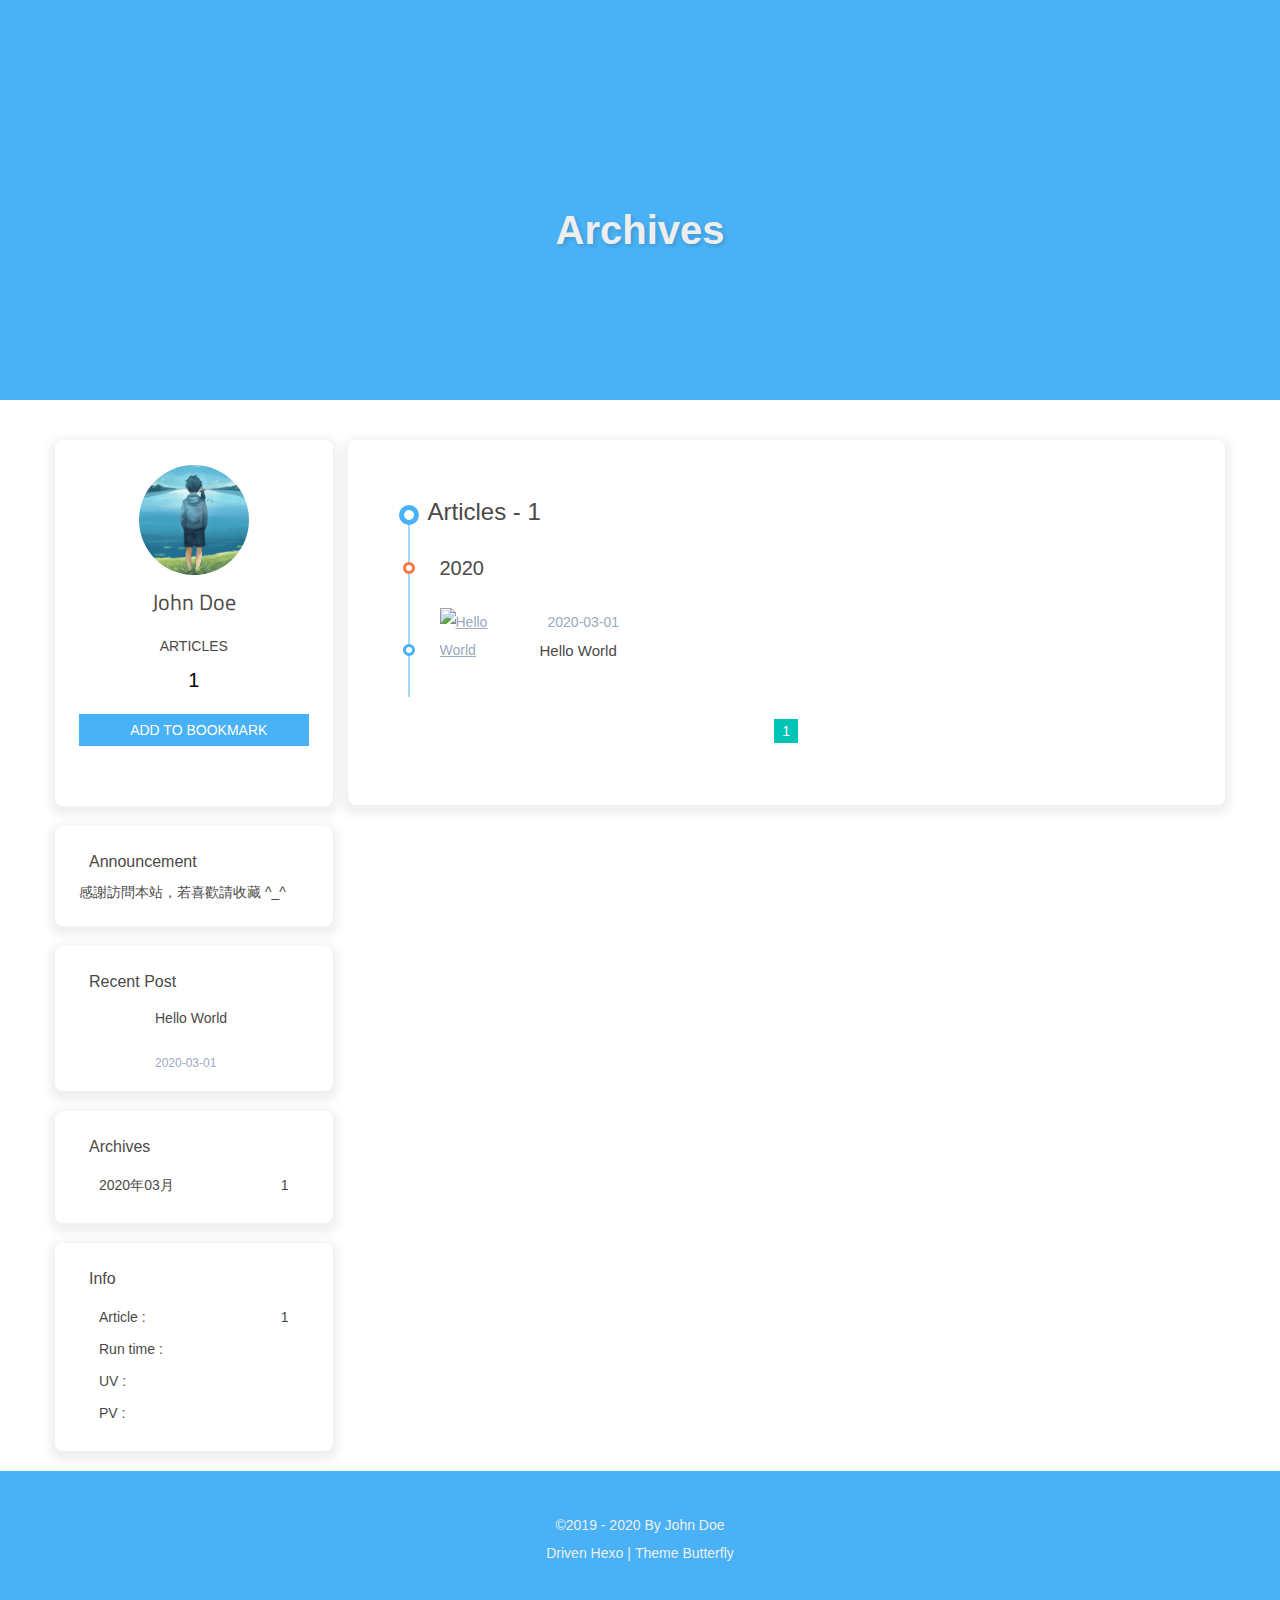
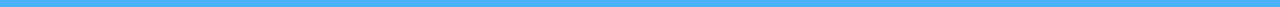
==== commit 3bcb3c36: "Site updated: 2020-03-05 18:57:04" ====
--- a/archives/index.html
+++ b/archives/index.html
@@ -1,558 +1,72 @@
-<!DOCTYPE html>
+<!DOCTYPE html><html lang="en" data-theme="light"><head><meta charset="UTF-8"><meta http-equiv="X-UA-Compatible" content="IE=edge"><meta name="viewport" content="width=device-width, initial-scale=1, maximum-scale=5"><title>Archives | Hexo</title><meta name="description" content=""><meta name="author" content="John Doe"><meta name="copyright" content="John Doe"><meta name="format-detection" content="telephone=no"><link rel="shortcut icon" href="/img/favicon.ico"><link rel="preconnect" href="//cdn.jsdelivr.net"><link rel="preconnect" href="https://fonts.googleapis.com" crossorigin><link rel="preconnect" href="//busuanzi.ibruce.info"><meta name="twitter:card" content="summary"><meta name="twitter:title" content="Archives"><meta name="twitter:description" content=""><meta name="twitter:image" content="http://yoursite.com/img/avatar.png"><meta property="og:type" content="website"><meta property="og:title" content="Archives"><meta property="og:url" content="http://yoursite.com/archives/"><meta property="og:site_name" content="Hexo"><meta property="og:description" content=""><meta property="og:image" content="http://yoursite.com/img/avatar.png"><meta http-equiv="Cache-Control" content="no-transform"><meta http-equiv="Cache-Control" content="no-siteapp"><script src="https://cdn.jsdelivr.net/npm/js-cookie/dist/js.cookie.min.js"></script><script>const autoChangeMode = 'false'
+var t = Cookies.get("theme");
+if (autoChangeMode == '1'){
+const isDarkMode = window.matchMedia("(prefers-color-scheme: dark)").matches
+const isLightMode = window.matchMedia("(prefers-color-scheme: light)").matches
+const isNotSpecified = window.matchMedia("(prefers-color-scheme: no-preference)").matches
+const hasNoSupport = !isDarkMode && !isLightMode && !isNotSpecified
+
+if (t === undefined){
+  if (isLightMode) activateLightMode()
+  else if (isDarkMode) activateDarkMode()
+  else if (isNotSpecified || hasNoSupport){
+    console.log('You specified no preference for a color scheme or your browser does not support it. I Schedule dark mode during night time.')
+    now = new Date();
+    hour = now.getHours();
+    isNight = hour < 6 || hour >= 18
+    isNight ? activateDarkMode() : activateLightMode()
+}
+} else if (t == 'light') activateLightMode()
+else activateDarkMode()
 
 
+} else if (autoChangeMode == '2'){
+  now = new Date();
+  hour = now.getHours();
+  isNight = hour < 6 || hour >= 18
+  if(t === undefined) isNight? activateDarkMode() : activateLightMode()
+  else if (t === 'light') activateLightMode()
+  else activateDarkMode() 
+} else {
+  if ( t == 'dark' ) activateDarkMode()
+  else if ( t == 'light') activateLightMode()
+}
 
+function activateDarkMode(){
+  document.documentElement.setAttribute('data-theme', 'dark')
+  if (document.querySelector('meta[name="theme-color"]') !== null){
+    document.querySelector('meta[name="theme-color"]').setAttribute('content','#000')
+  }
+}
+function activateLightMode(){
+  document.documentElement.setAttribute('data-theme', 'light')
+  if (document.querySelector('meta[name="theme-color"]') !== null){
+  document.querySelector('meta[name="theme-color"]').setAttribute('content','#fff')
+  }
+}</script><link rel="stylesheet" href="/css/index.css"><link rel="stylesheet" href="https://cdn.jsdelivr.net/npm/font-awesome@latest/css/font-awesome.min.css"><link rel="stylesheet" href="https://cdn.jsdelivr.net/npm/@fancyapps/fancybox@latest/dist/jquery.fancybox.min.css"><link rel="canonical" href="http://yoursite.com/archives/"><link rel="preload" href="https://cdn.jsdelivr.net/gh/jerryc127/butterfly_cdn@2.1.0/top_img/archive.jpg" as="image"><link rel="stylesheet" href="https://fonts.googleapis.com/css?family=Titillium+Web"><script>var GLOBAL_CONFIG = { 
+  root: '/',
+  algolia: undefined,
+  localSearch: undefined,
+  translate: {"defaultEncoding":2,"translateDelay":0,"cookieDomain":"https://xxx/","msgToTraditionalChinese":"繁","msgToSimplifiedChinese":"简"},
+  copy: {
+    success: 'Copy successfully',
+    error: 'Copy error',
+    noSupport: 'The browser does not support'
+  },
+  bookmark: {
+    title: 'Snackbar.bookmark.title',
+    message_prev: 'Press',
+    message_next: 'to bookmark this page'
+  },
+  runtime_unit: 'days',
+  runtime: true,
+  copyright: undefined,
+  ClickShowText: {"text":"富强,民主,文明,和谐,自由,平等,公正,法治,爱国,敬业,诚信,友善","fontSize":"15px"},
+  medium_zoom: false,
+  fancybox: true,
+  Snackbar: undefined,
+  baiduPush: false,
+  isHome: false,
+  isPost: false
   
-
-
-<html class="theme-next gemini use-motion" lang="en">
-<head>
-  <meta charset="UTF-8"/>
-<meta http-equiv="X-UA-Compatible" content="IE=edge" />
-<meta name="viewport" content="width=device-width, initial-scale=1, maximum-scale=1"/>
-<meta name="theme-color" content="#222">
-
-
-
-
-
-
-
-
-
-<meta http-equiv="Cache-Control" content="no-transform" />
-<meta http-equiv="Cache-Control" content="no-siteapp" />
-
-
-
-
-
-
-
-
-
-
-
-
-
-
-
-
-  
-  
-  <link href="/lib/fancybox/source/jquery.fancybox.css?v=2.1.5" rel="stylesheet" type="text/css" />
-
-
-
-
-
-
-
-<link href="/lib/font-awesome/css/font-awesome.min.css?v=4.6.2" rel="stylesheet" type="text/css" />
-
-<link href="/css/main.css?v=5.1.4" rel="stylesheet" type="text/css" />
-
-
-  <link rel="apple-touch-icon" sizes="180x180" href="/images/apple-touch-icon-next.png?v=5.1.4">
-
-
-  <link rel="icon" type="image/png" sizes="32x32" href="/images/favicon-32x32-next.png?v=5.1.4">
-
-
-  <link rel="icon" type="image/png" sizes="16x16" href="/images/favicon-16x16-next.png?v=5.1.4">
-
-
-  <link rel="mask-icon" href="/images/logo.svg?v=5.1.4" color="#222">
-
-
-
-
-
-  <meta name="keywords" content="Hexo, NexT" />
-
-
-
-
-
-
-
-
-
-
-<meta property="og:type" content="website">
-<meta property="og:title" content="Hexo">
-<meta property="og:url" content="http://yoursite.com/archives/index.html">
-<meta property="og:site_name" content="Hexo">
-<meta property="og:locale" content="en_US">
-<meta property="article:author" content="John Doe">
-<meta name="twitter:card" content="summary">
-
-
-
-<script type="text/javascript" id="hexo.configurations">
-  var NexT = window.NexT || {};
-  var CONFIG = {
-    root: '/',
-    scheme: 'Gemini',
-    version: '5.1.4',
-    sidebar: {"position":"left","display":"post","offset":12,"b2t":false,"scrollpercent":false,"onmobile":false},
-    fancybox: true,
-    tabs: true,
-    motion: {"enable":true,"async":false,"transition":{"post_block":"fadeIn","post_header":"slideDownIn","post_body":"slideDownIn","coll_header":"slideLeftIn","sidebar":"slideUpIn"}},
-    duoshuo: {
-      userId: '0',
-      author: 'Author'
-    },
-    algolia: {
-      applicationID: '',
-      apiKey: '',
-      indexName: '',
-      hits: {"per_page":10},
-      labels: {"input_placeholder":"Search for Posts","hits_empty":"We didn't find any results for the search: ${query}","hits_stats":"${hits} results found in ${time} ms"}
-    }
-  };
-</script>
-
-
-
-  <link rel="canonical" href="http://yoursite.com/archives/"/>
-
-
-
-
-
-  <title>Archive | Hexo</title>
-  
-
-
-
-
-
-
-
-
-<meta name="generator" content="Hexo 4.2.0"></head>
-
-<body itemscope itemtype="http://schema.org/WebPage" lang="en">
-
-  
-  
-    
-  
-
-  <div class="container sidebar-position-left page-archive">
-    <div class="headband"></div>
-
-    <header id="header" class="header" itemscope itemtype="http://schema.org/WPHeader">
-      <div class="header-inner"><div class="site-brand-wrapper">
-  <div class="site-meta ">
-    
-
-    <div class="custom-logo-site-title">
-      <a href="/"  class="brand" rel="start">
-        <span class="logo-line-before"><i></i></span>
-        <span class="site-title">Hexo</span>
-        <span class="logo-line-after"><i></i></span>
-      </a>
-    </div>
-      
-        <p class="site-subtitle"></p>
-      
-  </div>
-
-  <div class="site-nav-toggle">
-    <button>
-      <span class="btn-bar"></span>
-      <span class="btn-bar"></span>
-      <span class="btn-bar"></span>
-    </button>
-  </div>
-</div>
-
-<nav class="site-nav">
-  
-
-  
-    <ul id="menu" class="menu">
-      
-        
-        <li class="menu-item menu-item-home">
-          <a href="/%20" rel="section">
-            
-              <i class="menu-item-icon fa fa-fw fa-home"></i> <br />
-            
-            Home
-          </a>
-        </li>
-      
-        
-        <li class="menu-item menu-item-archives">
-          <a href="/archives/%20" rel="section">
-            
-              <i class="menu-item-icon fa fa-fw fa-archive"></i> <br />
-            
-            Archives
-          </a>
-        </li>
-      
-
-      
-    </ul>
-  
-
-  
-</nav>
-
-
-
- </div>
-    </header>
-
-    <main id="main" class="main">
-      <div class="main-inner">
-        <div class="content-wrap">
-          <div id="content" class="content">
-            
-
-  
-  
-  
-  <div class="post-block archive">
-    <div id="posts" class="posts-collapse">
-      <span class="archive-move-on"></span>
-
-      <span class="archive-page-counter">
-        
-        
-        
-          
-        
-        Um..! 1 post. Keep on posting.
-      </span>
-
-      
-
-        
-        
-        
-
-        
-          
-          <div class="collection-title">
-            <h1 class="archive-year" id="archive-year-2020">2020</h1>
-          </div>
-        
-        
-
-        
-
-  <article class="post post-type-normal" itemscope itemtype="http://schema.org/Article">
-    <header class="post-header">
-
-      <h2 class="post-title">
-        
-            <a class="post-title-link" href="/2020/03/01/hello-world/" itemprop="url">
-              
-                <span itemprop="name">Hello World</span>
-              
-            </a>
-        
-      </h2>
-
-      <div class="post-meta">
-        <time class="post-time" itemprop="dateCreated"
-              datetime="2020-03-01T17:29:03+08:00"
-              content="2020-03-01" >
-          03-01
-        </time>
-      </div>
-
-    </header>
-  </article>
-
-
-
-      
-
-    </div>
-  </div>
-  
-  
-  
-
-  
-
-
-
-          </div>
-          
-
-
-          
-
-        </div>
-        
-          
-  
-  <div class="sidebar-toggle">
-    <div class="sidebar-toggle-line-wrap">
-      <span class="sidebar-toggle-line sidebar-toggle-line-first"></span>
-      <span class="sidebar-toggle-line sidebar-toggle-line-middle"></span>
-      <span class="sidebar-toggle-line sidebar-toggle-line-last"></span>
-    </div>
-  </div>
-
-  <aside id="sidebar" class="sidebar">
-    
-    <div class="sidebar-inner">
-
-      
-
-      
-
-      <section class="site-overview-wrap sidebar-panel sidebar-panel-active">
-        <div class="site-overview">
-          <div class="site-author motion-element" itemprop="author" itemscope itemtype="http://schema.org/Person">
-            
-              <p class="site-author-name" itemprop="name">John Doe</p>
-              <p class="site-description motion-element" itemprop="description"></p>
-          </div>
-
-          <nav class="site-state motion-element">
-
-            
-              <div class="site-state-item site-state-posts">
-              
-                <a href="/archives/%20%7C%7C%20archive">
-              
-                  <span class="site-state-item-count">1</span>
-                  <span class="site-state-item-name">posts</span>
-                </a>
-              </div>
-            
-
-            
-
-            
-
-          </nav>
-
-          
-
-          
-
-          
-          
-
-          
-          
-
-          
-
-        </div>
-      </section>
-
-      
-
-      
-
-    </div>
-  </aside>
-
-
-        
-      </div>
-    </main>
-
-    <footer id="footer" class="footer">
-      <div class="footer-inner">
-        <div class="copyright">&copy; <span itemprop="copyrightYear">2020</span>
-  <span class="with-love">
-    <i class="fa fa-user"></i>
-  </span>
-  <span class="author" itemprop="copyrightHolder">John Doe</span>
-
-  
-</div>
-
-
-  <div class="powered-by">Powered by <a class="theme-link" target="_blank" href="https://hexo.io">Hexo</a></div>
-
-
-
-  <span class="post-meta-divider">|</span>
-
-
-
-  <div class="theme-info">Theme &mdash; <a class="theme-link" target="_blank" href="https://github.com/iissnan/hexo-theme-next">NexT.Gemini</a> v5.1.4</div>
-
-
-
-
-        
-
-
-
-
-
-
-
-        
-      </div>
-    </footer>
-
-    
-      <div class="back-to-top">
-        <i class="fa fa-arrow-up"></i>
-        
-      </div>
-    
-
-    
-
-  </div>
-
-  
-
-<script type="text/javascript">
-  if (Object.prototype.toString.call(window.Promise) !== '[object Function]') {
-    window.Promise = null;
-  }
-</script>
-
-
-
-
-
-
-
-
-
-  
-
-
-
-
-
-
-
-
-
-
-
-
-  
-  
-    <script type="text/javascript" src="/lib/jquery/index.js?v=2.1.3"></script>
-  
-
-  
-  
-    <script type="text/javascript" src="/lib/fastclick/lib/fastclick.min.js?v=1.0.6"></script>
-  
-
-  
-  
-    <script type="text/javascript" src="/lib/jquery_lazyload/jquery.lazyload.js?v=1.9.7"></script>
-  
-
-  
-  
-    <script type="text/javascript" src="/lib/velocity/velocity.min.js?v=1.2.1"></script>
-  
-
-  
-  
-    <script type="text/javascript" src="/lib/velocity/velocity.ui.min.js?v=1.2.1"></script>
-  
-
-  
-  
-    <script type="text/javascript" src="/lib/fancybox/source/jquery.fancybox.pack.js?v=2.1.5"></script>
-  
-
-
-  
-
-
-  <script type="text/javascript" src="/js/src/utils.js?v=5.1.4"></script>
-
-  <script type="text/javascript" src="/js/src/motion.js?v=5.1.4"></script>
-
-
-
-  
-  
-
-
-  <script type="text/javascript" src="/js/src/affix.js?v=5.1.4"></script>
-
-  <script type="text/javascript" src="/js/src/schemes/pisces.js?v=5.1.4"></script>
-
-
-
-  
-
-  
-
-
-  <script type="text/javascript" src="/js/src/bootstrap.js?v=5.1.4"></script>
-
-
-
-  
-
-
-  
-
-
-
-
-	
-
-
-
-
-
-  
-
-
-
-
-
-  
-
-
-
-
-
-
-
-
-
-
-
-
-  
-
-
-
-
-
-  
-
-  
-
-  
-
-  
-  
-
-  
-
-  
-
-  
-
-</body>
-</html>
+}</script><meta name="generator" content="Hexo 4.2.0"></head><body><header> <div id="page-header"><span class="pull_left" id="blog_name"><a class="blog_title" id="site-name" href="/">Hexo</a></span><span class="toggle-menu pull_right close"><a class="site-page"><i class="fa fa-bars fa-fw" aria-hidden="true"></i></a></span><span class="pull_right menus"><div class="menus_items"><div class="menus_item"><a class="site-page" href="/"><i class="fa-fw fa fa-home"></i><span> 主页</span></a></div><div class="menus_item"><a class="site-page" href="/archives/"><i class="fa-fw fa fa-archive"></i><span> 时间轴</span></a></div><div class="menus_item"><a class="site-page" href="/tags/"><i class="fa-fw fa fa-tags"></i><span> 标签</span></a></div><div class="menus_item"><a class="site-page" href="/categories/"><i class="fa-fw fa fa-folder-open"></i><span> 分类</span></a></div><div class="menus_item"><a class="site-page" href="/link/"><i class="fa-fw fa fa-link"></i><span> 友情链接</span></a></div><div class="menus_item"><a class="site-page" href="/about/"><i class="fa-fw fa fa-heart"></i><span> 关于</span></a></div><div class="menus_item"><a class="site-page"><i class="fa-fw fa fa-list" aria-hidden="true"></i><span> 清单</span><i class="fa fa-chevron-down menus-expand" aria-hidden="true"></i></a><ul class="menus_item_child"><li><a class="site-page" href="/music/"><i class="fa-fw fa fa-music"></i><span> 音乐</span></a></li><li><a class="site-page" href="/movies/"><i class="fa-fw fa fa-film"></i><span> mv</span></a></li></ul></div></div></span></div></header><div id="mobile-sidebar"><div id="menu_mask"></div><div id="mobile-sidebar-menus"><div class="mobile_author_icon"><img class="avatar-img" src="/img/avatar.png" onerror="onerror=null;src='/img/friend_404.gif'" alt="avatar"></div><div class="mobile_post_data"><div class="mobile_data_item is-center"><div class="mobile_data_link"><a href="/archives/"><div class="headline">Articles</div><div class="length_num">1</div></a></div></div></div><hr><div class="menus_items"><div class="menus_item"><a class="site-page" href="/"><i class="fa-fw fa fa-home"></i><span> 主页</span></a></div><div class="menus_item"><a class="site-page" href="/archives/"><i class="fa-fw fa fa-archive"></i><span> 时间轴</span></a></div><div class="menus_item"><a class="site-page" href="/tags/"><i class="fa-fw fa fa-tags"></i><span> 标签</span></a></div><div class="menus_item"><a class="site-page" href="/categories/"><i class="fa-fw fa fa-folder-open"></i><span> 分类</span></a></div><div class="menus_item"><a class="site-page" href="/link/"><i class="fa-fw fa fa-link"></i><span> 友情链接</span></a></div><div class="menus_item"><a class="site-page" href="/about/"><i class="fa-fw fa fa-heart"></i><span> 关于</span></a></div><div class="menus_item"><a class="site-page"><i class="fa-fw fa fa-list" aria-hidden="true"></i><span> 清单</span><i class="fa fa-chevron-down menus-expand" aria-hidden="true"></i></a><ul class="menus_item_child"><li><a class="site-page" href="/music/"><i class="fa-fw fa fa-music"></i><span> 音乐</span></a></li><li><a class="site-page" href="/movies/"><i class="fa-fw fa fa-film"></i><span> mv</span></a></li></ul></div></div></div></div><div id="body-wrap"><nav class="not_index_bg" id="nav" style="background-image: url(https://cdn.jsdelivr.net/gh/jerryc127/butterfly_cdn@2.1.0/top_img/archive.jpg)"><div id="page_site-info"><div id="site-title"><span class="blogtitle">Archives</span></div></div></nav><main id="content-outer"><div class="layout_page" id="content-inner"><div id="archive"><div class="article-sort-title">Articles - 1</div><div class="article-sort"><div class="article-sort-item year">2020</div><div class="article-sort-item"><div class="article-sort-img"><a class="article-sort-item__img" href="/2020/03/01/hello-world/"><img src="https://cdn.jsdelivr.net/gh/jerryc127/butterfly_cdn@2.1.0/top_img/default.png" alt="Hello World"></a></div><div class="article-sort-post"><a class="article-sort-item__post" href="/2020/03/01/hello-world/"><i class="fa fa-clock-o" aria-hidden="true"></i><time class="article-sort-item__time">2020-03-01</time><div class="article-sort-item__title">Hello World</div></a></div></div></div><nav id="pagination"><div class="pagination"><span class="page-number current">1</span></div></nav></div><div class="aside_content" id="aside_content"><div class="card-widget card-info"><div class="card-content"><div class="card-info-avatar is-center"><img class="avatar-img" src="/img/avatar.png" onerror="this.onerror=null;this.src='/img/friend_404.gif'" alt="avatar"><div class="author-info__name">John Doe</div><div class="author-info__description"></div></div><div class="card-info-data"><div class="card-info-data-item is-center"><a href="/archives/"><div class="headline">Articles</div><div class="length_num">1</div></a></div></div><div class="card-info-bookmark is-center"><a class="bookmark button--primary button--animated" id="bookmark-it" href="javascript:;" title="Add to bookmark" target="_self"><i class="fa fa-bookmark" aria-hidden="true"></i><span>Add to bookmark</span></a></div><div class="card-info-social-icons is-center"><a class="social-icon" href="https://github.com/jerryc127" target="_blank"><i class="fa fa-github" aria-hidden="true"></i></a><a class="social-icon" href="mailto:xxxxxxxx@gmail.com" target="_blank"><i class="fa fa-envelope" aria-hidden="true"></i></a><a class="social-icon" href="/atom.xml" target="_blank"><i class="fa fa-rss" aria-hidden="true"></i></a></div></div></div><div class="card-widget card-announcement"><div class="card-content"><div class="item-headline"><i class="fa fa-bullhorn card-announcement-animation" aria-hidden="true"></i><span>Announcement</span></div><div class="announcement_content">感謝訪問本站，若喜歡請收藏 ^_^</div></div></div><div class="card-widget card-recent-post"><div class="card-content"><div class="item-headline"><i class="fa fa-history" aria-hidden="true"></i><span>Recent Post</span></div><div class="aside-recent-item"> <div class="aside-recent-post"><a href="/2020/03/01/hello-world/"><div class="aside-post-cover"><img class="aside-post-bg lazyload" data-src="https://cdn.jsdelivr.net/gh/jerryc127/butterfly_cdn@2.1.0/top_img/default.png" onerror="this.onerror=null;this.src='/img/404.jpg'" title="Hello World" alt="Hello World"></div><div class="aside-post-title"><div class="aside-post_title" href="/2020/03/01/hello-world/" title="Hello World">Hello World</div><time class="aside-post_meta post-meta__date">2020-03-01</time></div></a></div></div></div></div><div class="card-widget card-archives"><div class="card-content"><div class="item-headline"><i class="fa fa-archive" aria-hidden="true"></i><span>Archives</span></div><ul class="archive-list"><li class="archive-list-item"><a class="archive-list-link" href="/archives/2020/03/"><span class="archive-list-date">2020年03月</span><span class="archive-list-count">1</span></a></li></ul></div></div><div class="card-widget card-webinfo"><div class="card-content"><div class="item-headline"><i class="fa fa-line-chart" aria-hidden="true"></i><span>Info</span></div><div class="webinfo"><div class="webinfo-item"><div class="webinfo-article-name">Article :</div><div class="webinfo-article-count">1</div></div><div class="webinfo-item"><div class="webinfo-runtime-name">Run time :</div><div class="webinfo-runtime-count" id="webinfo-runtime-count" start_date="6/7/2018 00:00:00">     </div></div><div class="webinfo-item">      <div class="webinfo-site-uv-name">UV :</div><div class="webinfo-site-uv-count" id="busuanzi_value_site_uv"></div></div><div class="webinfo-item"><div class="webinfo-site-name">PV :</div><div class="webinfo-site-pv-count" id="busuanzi_value_site_pv"></div></div></div></div></div></div></div></main><footer id="footer" data-type="color"><div id="footer-wrap"><div class="copyright">&copy;2019 - 2020 By John Doe</div><div class="framework-info"><span>Driven </span><a href="http://hexo.io" target="_blank" rel="noopener"><span>Hexo</span></a><span class="footer-separator">|</span><span>Theme </span><a href="https://github.com/jerryc127/hexo-theme-butterfly" target="_blank" rel="noopener"><span>Butterfly</span></a></div></div></footer></div><section class="rightside" id="rightside"><div id="rightside-config-hide"><a class="translate_chn_to_cht" id="translateLink" href="javascript:translatePage();" title="Traditional Chinese and Simplified Chinese Conversion" target="_self">繁</a><i class="darkmode fa fa-moon-o" id="darkmode" title="Dark Mode"></i></div><div id="rightside-config-show"><div id="rightside_config" title="Setting"><i class="fa fa-cog" aria-hidden="true"></i></div><i class="fa fa-arrow-up" id="go-up" title="Back to top" aria-hidden="true"></i></div></section><script src="https://cdn.jsdelivr.net/npm/jquery@latest/dist/jquery.min.js"></script><script src="/js/utils.js"></script><script src="/js/main.js"></script><script src="/js/tw_cn.js"></script><script src="https://cdn.jsdelivr.net/npm/@fancyapps/fancybox@latest/dist/jquery.fancybox.min.js"></script><script async src="//busuanzi.ibruce.info/busuanzi/2.3/busuanzi.pure.mini.js"></script><script src="https://cdn.jsdelivr.net/npm/instant.page@latest/instantpage.min.js" type="module"></script><script src="https://cdn.jsdelivr.net/npm/lazysizes@latest/lazysizes.min.js" async=""></script><script src="https://cdn.jsdelivr.net/gh/jerryc127/butterfly_cdn@2.1.0/js/ClickShowText.js"></script></body></html>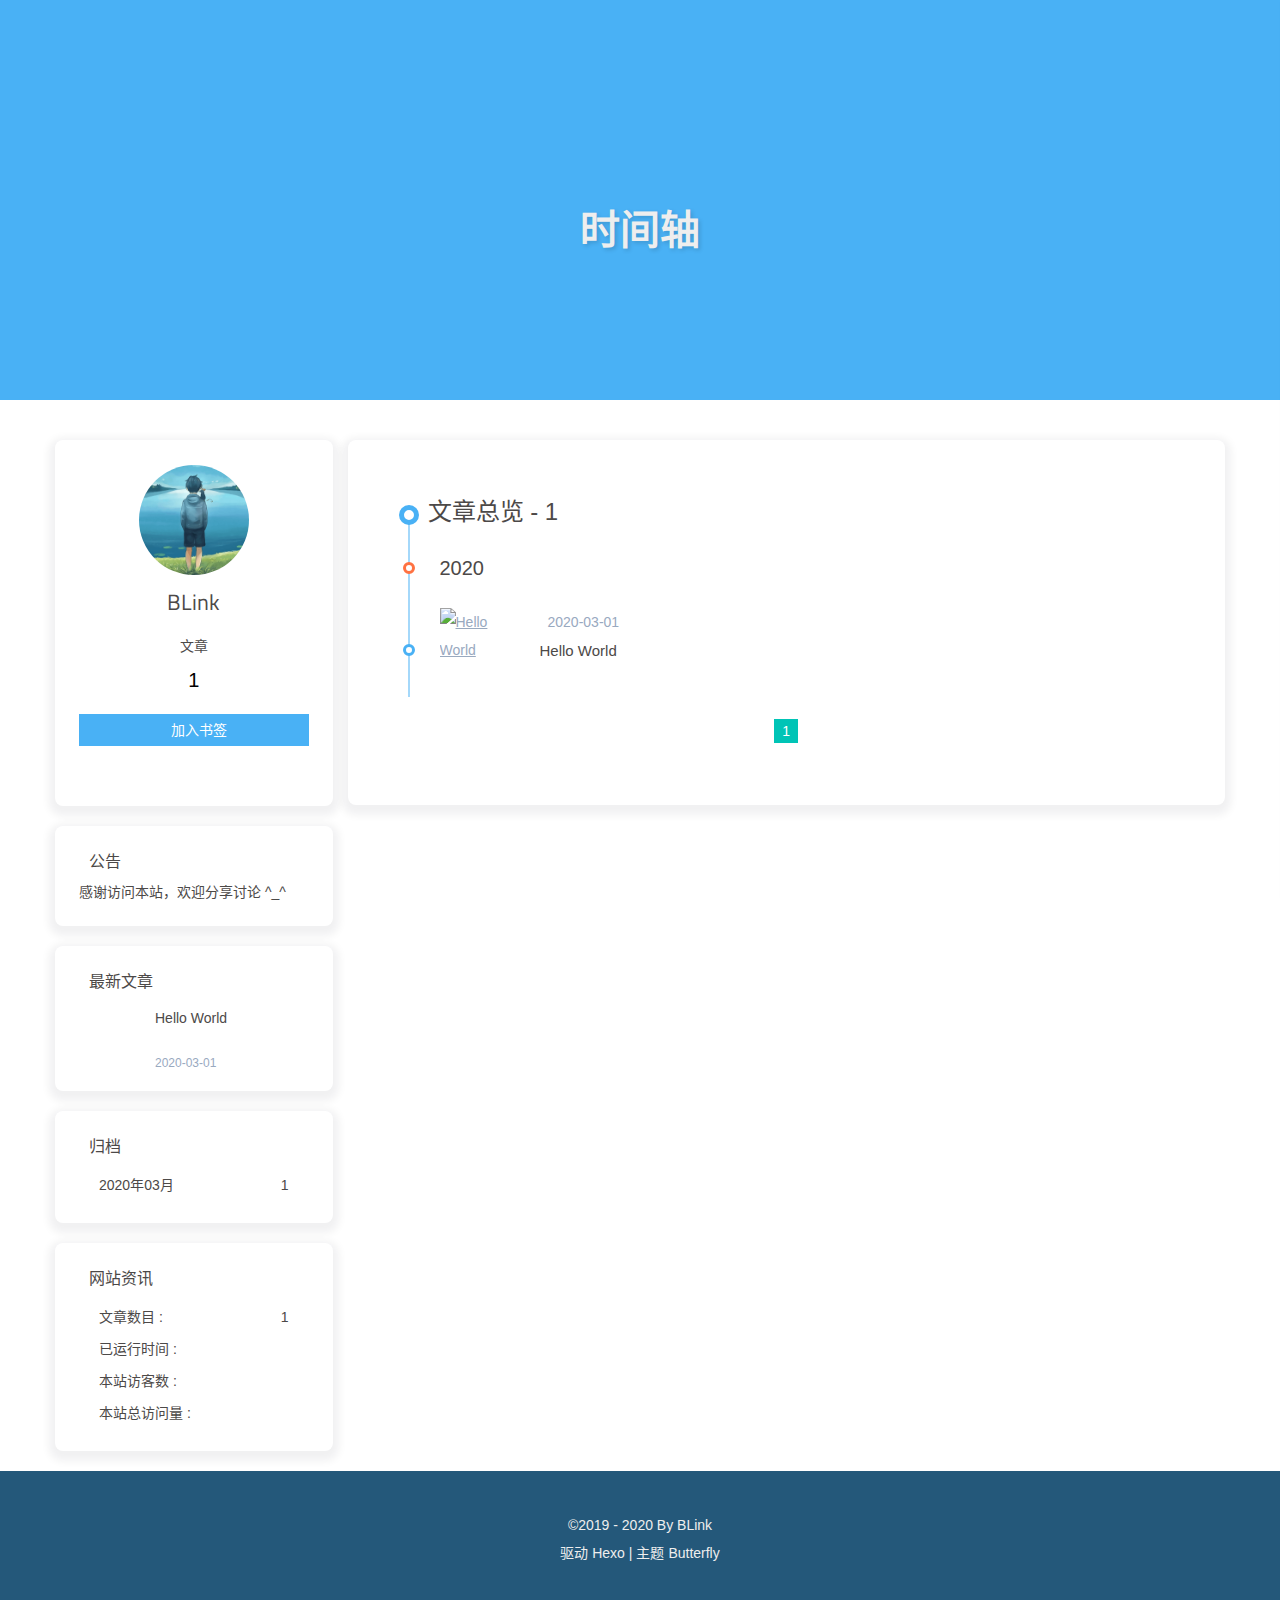
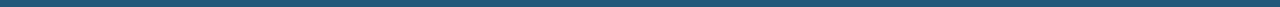
==== commit 19b05c8e: "Site updated: 2020-03-09 05:46:37" ====
--- a/archives/index.html
+++ b/archives/index.html
@@ -1,4 +1,4 @@
-<!DOCTYPE html><html lang="en" data-theme="light"><head><meta charset="UTF-8"><meta http-equiv="X-UA-Compatible" content="IE=edge"><meta name="viewport" content="width=device-width, initial-scale=1, maximum-scale=5"><title>Archives | Hexo</title><meta name="description" content=""><meta name="author" content="John Doe"><meta name="copyright" content="John Doe"><meta name="format-detection" content="telephone=no"><link rel="shortcut icon" href="/img/favicon.ico"><link rel="preconnect" href="//cdn.jsdelivr.net"><link rel="preconnect" href="https://fonts.googleapis.com" crossorigin><link rel="preconnect" href="//busuanzi.ibruce.info"><meta name="twitter:card" content="summary"><meta name="twitter:title" content="Archives"><meta name="twitter:description" content=""><meta name="twitter:image" content="http://yoursite.com/img/avatar.png"><meta property="og:type" content="website"><meta property="og:title" content="Archives"><meta property="og:url" content="http://yoursite.com/archives/"><meta property="og:site_name" content="Hexo"><meta property="og:description" content=""><meta property="og:image" content="http://yoursite.com/img/avatar.png"><meta http-equiv="Cache-Control" content="no-transform"><meta http-equiv="Cache-Control" content="no-siteapp"><script src="https://cdn.jsdelivr.net/npm/js-cookie/dist/js.cookie.min.js"></script><script>const autoChangeMode = 'false'
+<!DOCTYPE html><html lang="zh-CN" data-theme="light"><head><meta charset="UTF-8"><meta http-equiv="X-UA-Compatible" content="IE=edge"><meta name="viewport" content="width=device-width, initial-scale=1, maximum-scale=5"><title>归档 | BLink</title><meta name="description" content=""><meta name="author" content="BLink"><meta name="copyright" content="BLink"><meta name="format-detection" content="telephone=no"><link rel="shortcut icon" href="/img/favicon.ico"><link rel="preconnect" href="//cdn.jsdelivr.net"><link rel="preconnect" href="https://fonts.googleapis.com" crossorigin><link rel="preconnect" href="//busuanzi.ibruce.info"><meta name="twitter:card" content="summary"><meta name="twitter:title" content="归档"><meta name="twitter:description" content=""><meta name="twitter:image" content="http://yoursite.com/img/avatar.png"><meta property="og:type" content="website"><meta property="og:title" content="归档"><meta property="og:url" content="http://yoursite.com/archives/"><meta property="og:site_name" content="BLink"><meta property="og:description" content=""><meta property="og:image" content="http://yoursite.com/img/avatar.png"><meta http-equiv="Cache-Control" content="no-transform"><meta http-equiv="Cache-Control" content="no-siteapp"><script src="https://cdn.jsdelivr.net/npm/js-cookie/dist/js.cookie.min.js"></script><script>const autoChangeMode = 'false'
 var t = Cookies.get("theme");
 if (autoChangeMode == '1'){
 const isDarkMode = window.matchMedia("(prefers-color-scheme: dark)").matches
@@ -46,19 +46,19 @@
 }</script><link rel="stylesheet" href="/css/index.css"><link rel="stylesheet" href="https://cdn.jsdelivr.net/npm/font-awesome@latest/css/font-awesome.min.css"><link rel="stylesheet" href="https://cdn.jsdelivr.net/npm/@fancyapps/fancybox@latest/dist/jquery.fancybox.min.css"><link rel="canonical" href="http://yoursite.com/archives/"><link rel="preload" href="https://cdn.jsdelivr.net/gh/jerryc127/butterfly_cdn@2.1.0/top_img/archive.jpg" as="image"><link rel="stylesheet" href="https://fonts.googleapis.com/css?family=Titillium+Web"><script>var GLOBAL_CONFIG = { 
   root: '/',
   algolia: undefined,
-  localSearch: undefined,
+  localSearch: {"path":"search.xml","languages":{"hits_empty":"找不到您查询的内容:${query}"}},
   translate: {"defaultEncoding":2,"translateDelay":0,"cookieDomain":"https://xxx/","msgToTraditionalChinese":"繁","msgToSimplifiedChinese":"简"},
   copy: {
-    success: 'Copy successfully',
-    error: 'Copy error',
-    noSupport: 'The browser does not support'
+    success: '复制成功',
+    error: '复制错误',
+    noSupport: '浏览器不支持'
   },
   bookmark: {
     title: 'Snackbar.bookmark.title',
-    message_prev: 'Press',
-    message_next: 'to bookmark this page'
+    message_prev: '按',
+    message_next: '键将本页加入书签'
   },
-  runtime_unit: 'days',
+  runtime_unit: '天',
   runtime: true,
   copyright: undefined,
   ClickShowText: {"text":"富强,民主,文明,和谐,自由,平等,公正,法治,爱国,敬业,诚信,友善","fontSize":"15px"},
@@ -69,4 +69,5 @@
   isHome: false,
   isPost: false
   
-}</script><meta name="generator" content="Hexo 4.2.0"></head><body><header> <div id="page-header"><span class="pull_left" id="blog_name"><a class="blog_title" id="site-name" href="/">Hexo</a></span><span class="toggle-menu pull_right close"><a class="site-page"><i class="fa fa-bars fa-fw" aria-hidden="true"></i></a></span><span class="pull_right menus"><div class="menus_items"><div class="menus_item"><a class="site-page" href="/"><i class="fa-fw fa fa-home"></i><span> 主页</span></a></div><div class="menus_item"><a class="site-page" href="/archives/"><i class="fa-fw fa fa-archive"></i><span> 时间轴</span></a></div><div class="menus_item"><a class="site-page" href="/tags/"><i class="fa-fw fa fa-tags"></i><span> 标签</span></a></div><div class="menus_item"><a class="site-page" href="/categories/"><i class="fa-fw fa fa-folder-open"></i><span> 分类</span></a></div><div class="menus_item"><a class="site-page" href="/link/"><i class="fa-fw fa fa-link"></i><span> 友情链接</span></a></div><div class="menus_item"><a class="site-page" href="/about/"><i class="fa-fw fa fa-heart"></i><span> 关于</span></a></div><div class="menus_item"><a class="site-page"><i class="fa-fw fa fa-list" aria-hidden="true"></i><span> 清单</span><i class="fa fa-chevron-down menus-expand" aria-hidden="true"></i></a><ul class="menus_item_child"><li><a class="site-page" href="/music/"><i class="fa-fw fa fa-music"></i><span> 音乐</span></a></li><li><a class="site-page" href="/movies/"><i class="fa-fw fa fa-film"></i><span> mv</span></a></li></ul></div></div></span></div></header><div id="mobile-sidebar"><div id="menu_mask"></div><div id="mobile-sidebar-menus"><div class="mobile_author_icon"><img class="avatar-img" src="/img/avatar.png" onerror="onerror=null;src='/img/friend_404.gif'" alt="avatar"></div><div class="mobile_post_data"><div class="mobile_data_item is-center"><div class="mobile_data_link"><a href="/archives/"><div class="headline">Articles</div><div class="length_num">1</div></a></div></div></div><hr><div class="menus_items"><div class="menus_item"><a class="site-page" href="/"><i class="fa-fw fa fa-home"></i><span> 主页</span></a></div><div class="menus_item"><a class="site-page" href="/archives/"><i class="fa-fw fa fa-archive"></i><span> 时间轴</span></a></div><div class="menus_item"><a class="site-page" href="/tags/"><i class="fa-fw fa fa-tags"></i><span> 标签</span></a></div><div class="menus_item"><a class="site-page" href="/categories/"><i class="fa-fw fa fa-folder-open"></i><span> 分类</span></a></div><div class="menus_item"><a class="site-page" href="/link/"><i class="fa-fw fa fa-link"></i><span> 友情链接</span></a></div><div class="menus_item"><a class="site-page" href="/about/"><i class="fa-fw fa fa-heart"></i><span> 关于</span></a></div><div class="menus_item"><a class="site-page"><i class="fa-fw fa fa-list" aria-hidden="true"></i><span> 清单</span><i class="fa fa-chevron-down menus-expand" aria-hidden="true"></i></a><ul class="menus_item_child"><li><a class="site-page" href="/music/"><i class="fa-fw fa fa-music"></i><span> 音乐</span></a></li><li><a class="site-page" href="/movies/"><i class="fa-fw fa fa-film"></i><span> mv</span></a></li></ul></div></div></div></div><div id="body-wrap"><nav class="not_index_bg" id="nav" style="background-image: url(https://cdn.jsdelivr.net/gh/jerryc127/butterfly_cdn@2.1.0/top_img/archive.jpg)"><div id="page_site-info"><div id="site-title"><span class="blogtitle">Archives</span></div></div></nav><main id="content-outer"><div class="layout_page" id="content-inner"><div id="archive"><div class="article-sort-title">Articles - 1</div><div class="article-sort"><div class="article-sort-item year">2020</div><div class="article-sort-item"><div class="article-sort-img"><a class="article-sort-item__img" href="/2020/03/01/hello-world/"><img src="https://cdn.jsdelivr.net/gh/jerryc127/butterfly_cdn@2.1.0/top_img/default.png" alt="Hello World"></a></div><div class="article-sort-post"><a class="article-sort-item__post" href="/2020/03/01/hello-world/"><i class="fa fa-clock-o" aria-hidden="true"></i><time class="article-sort-item__time">2020-03-01</time><div class="article-sort-item__title">Hello World</div></a></div></div></div><nav id="pagination"><div class="pagination"><span class="page-number current">1</span></div></nav></div><div class="aside_content" id="aside_content"><div class="card-widget card-info"><div class="card-content"><div class="card-info-avatar is-center"><img class="avatar-img" src="/img/avatar.png" onerror="this.onerror=null;this.src='/img/friend_404.gif'" alt="avatar"><div class="author-info__name">John Doe</div><div class="author-info__description"></div></div><div class="card-info-data"><div class="card-info-data-item is-center"><a href="/archives/"><div class="headline">Articles</div><div class="length_num">1</div></a></div></div><div class="card-info-bookmark is-center"><a class="bookmark button--primary button--animated" id="bookmark-it" href="javascript:;" title="Add to bookmark" target="_self"><i class="fa fa-bookmark" aria-hidden="true"></i><span>Add to bookmark</span></a></div><div class="card-info-social-icons is-center"><a class="social-icon" href="https://github.com/jerryc127" target="_blank"><i class="fa fa-github" aria-hidden="true"></i></a><a class="social-icon" href="mailto:xxxxxxxx@gmail.com" target="_blank"><i class="fa fa-envelope" aria-hidden="true"></i></a><a class="social-icon" href="/atom.xml" target="_blank"><i class="fa fa-rss" aria-hidden="true"></i></a></div></div></div><div class="card-widget card-announcement"><div class="card-content"><div class="item-headline"><i class="fa fa-bullhorn card-announcement-animation" aria-hidden="true"></i><span>Announcement</span></div><div class="announcement_content">感謝訪問本站，若喜歡請收藏 ^_^</div></div></div><div class="card-widget card-recent-post"><div class="card-content"><div class="item-headline"><i class="fa fa-history" aria-hidden="true"></i><span>Recent Post</span></div><div class="aside-recent-item"> <div class="aside-recent-post"><a href="/2020/03/01/hello-world/"><div class="aside-post-cover"><img class="aside-post-bg lazyload" data-src="https://cdn.jsdelivr.net/gh/jerryc127/butterfly_cdn@2.1.0/top_img/default.png" onerror="this.onerror=null;this.src='/img/404.jpg'" title="Hello World" alt="Hello World"></div><div class="aside-post-title"><div class="aside-post_title" href="/2020/03/01/hello-world/" title="Hello World">Hello World</div><time class="aside-post_meta post-meta__date">2020-03-01</time></div></a></div></div></div></div><div class="card-widget card-archives"><div class="card-content"><div class="item-headline"><i class="fa fa-archive" aria-hidden="true"></i><span>Archives</span></div><ul class="archive-list"><li class="archive-list-item"><a class="archive-list-link" href="/archives/2020/03/"><span class="archive-list-date">2020年03月</span><span class="archive-list-count">1</span></a></li></ul></div></div><div class="card-widget card-webinfo"><div class="card-content"><div class="item-headline"><i class="fa fa-line-chart" aria-hidden="true"></i><span>Info</span></div><div class="webinfo"><div class="webinfo-item"><div class="webinfo-article-name">Article :</div><div class="webinfo-article-count">1</div></div><div class="webinfo-item"><div class="webinfo-runtime-name">Run time :</div><div class="webinfo-runtime-count" id="webinfo-runtime-count" start_date="6/7/2018 00:00:00">     </div></div><div class="webinfo-item">      <div class="webinfo-site-uv-name">UV :</div><div class="webinfo-site-uv-count" id="busuanzi_value_site_uv"></div></div><div class="webinfo-item"><div class="webinfo-site-name">PV :</div><div class="webinfo-site-pv-count" id="busuanzi_value_site_pv"></div></div></div></div></div></div></div></main><footer id="footer" data-type="color"><div id="footer-wrap"><div class="copyright">&copy;2019 - 2020 By John Doe</div><div class="framework-info"><span>Driven </span><a href="http://hexo.io" target="_blank" rel="noopener"><span>Hexo</span></a><span class="footer-separator">|</span><span>Theme </span><a href="https://github.com/jerryc127/hexo-theme-butterfly" target="_blank" rel="noopener"><span>Butterfly</span></a></div></div></footer></div><section class="rightside" id="rightside"><div id="rightside-config-hide"><a class="translate_chn_to_cht" id="translateLink" href="javascript:translatePage();" title="Traditional Chinese and Simplified Chinese Conversion" target="_self">繁</a><i class="darkmode fa fa-moon-o" id="darkmode" title="Dark Mode"></i></div><div id="rightside-config-show"><div id="rightside_config" title="Setting"><i class="fa fa-cog" aria-hidden="true"></i></div><i class="fa fa-arrow-up" id="go-up" title="Back to top" aria-hidden="true"></i></div></section><script src="https://cdn.jsdelivr.net/npm/jquery@latest/dist/jquery.min.js"></script><script src="/js/utils.js"></script><script src="/js/main.js"></script><script src="/js/tw_cn.js"></script><script src="https://cdn.jsdelivr.net/npm/@fancyapps/fancybox@latest/dist/jquery.fancybox.min.js"></script><script async src="//busuanzi.ibruce.info/busuanzi/2.3/busuanzi.pure.mini.js"></script><script src="https://cdn.jsdelivr.net/npm/instant.page@latest/instantpage.min.js" type="module"></script><script src="https://cdn.jsdelivr.net/npm/lazysizes@latest/lazysizes.min.js" async=""></script><script src="https://cdn.jsdelivr.net/gh/jerryc127/butterfly_cdn@2.1.0/js/ClickShowText.js"></script></body></html>+}</script><meta name="generator" content="Hexo 4.2.0"></head><body><header> <div id="page-header"><span class="pull_left" id="blog_name"><a class="blog_title" id="site-name" href="/">BLink</a></span><span class="toggle-menu pull_right close"><a class="site-page"><i class="fa fa-bars fa-fw" aria-hidden="true"></i></a></span><span class="pull_right menus"><div class="menus_items"><div class="menus_item"><a class="site-page" href="/"><i class="fa-fw fa fa-home"></i><span> 主页</span></a></div><div class="menus_item"><a class="site-page" href="/archives/"><i class="fa-fw fa fa-archive"></i><span> 时间轴</span></a></div><div class="menus_item"><a class="site-page" href="/tags/"><i class="fa-fw fa fa-tags"></i><span> 标签</span></a></div><div class="menus_item"><a class="site-page" href="/categories/"><i class="fa-fw fa fa-folder-open"></i><span> 分类</span></a></div><div class="menus_item"><a class="site-page" href="/link/"><i class="fa-fw fa fa-link"></i><span> 友情链接</span></a></div><div class="menus_item"><a class="site-page" href="/about/"><i class="fa-fw fa fa-heart"></i><span> 留言板</span></a></div><div class="menus_item"><a class="site-page"><i class="fa-fw fa fa-list" aria-hidden="true"></i><span> 列表</span><i class="fa fa-chevron-down menus-expand" aria-hidden="true"></i></a><ul class="menus_item_child"><li><a class="site-page" href="/music/"><i class="fa-fw fa fa-music"></i><span> Music</span></a></li><li><a class="site-page" href="/movies/"><i class="fa-fw fa fa-film"></i><span> Movie</span></a></li></ul></div></div></span><span class="pull_right" id="search_button"><a class="site-page social-icon search"><i class="fa fa-search fa-fw"></i><span> 搜索</span></a></span></div></header><div id="mobile-sidebar"><div id="menu_mask"></div><div id="mobile-sidebar-menus"><div class="mobile_author_icon"><img class="avatar-img" src="/img/avatar.png" onerror="onerror=null;src='/img/friend_404.gif'" alt="avatar"></div><div class="mobile_post_data"><div class="mobile_data_item is-center"><div class="mobile_data_link"><a href="/archives/"><div class="headline">文章</div><div class="length_num">1</div></a></div></div></div><hr><div class="menus_items"><div class="menus_item"><a class="site-page" href="/"><i class="fa-fw fa fa-home"></i><span> 主页</span></a></div><div class="menus_item"><a class="site-page" href="/archives/"><i class="fa-fw fa fa-archive"></i><span> 时间轴</span></a></div><div class="menus_item"><a class="site-page" href="/tags/"><i class="fa-fw fa fa-tags"></i><span> 标签</span></a></div><div class="menus_item"><a class="site-page" href="/categories/"><i class="fa-fw fa fa-folder-open"></i><span> 分类</span></a></div><div class="menus_item"><a class="site-page" href="/link/"><i class="fa-fw fa fa-link"></i><span> 友情链接</span></a></div><div class="menus_item"><a class="site-page" href="/about/"><i class="fa-fw fa fa-heart"></i><span> 留言板</span></a></div><div class="menus_item"><a class="site-page"><i class="fa-fw fa fa-list" aria-hidden="true"></i><span> 列表</span><i class="fa fa-chevron-down menus-expand" aria-hidden="true"></i></a><ul class="menus_item_child"><li><a class="site-page" href="/music/"><i class="fa-fw fa fa-music"></i><span> Music</span></a></li><li><a class="site-page" href="/movies/"><i class="fa-fw fa fa-film"></i><span> Movie</span></a></li></ul></div></div></div></div><div id="body-wrap"><nav class="not_index_bg" id="nav" style="background-image: url(https://cdn.jsdelivr.net/gh/jerryc127/butterfly_cdn@2.1.0/top_img/archive.jpg)"><div id="page_site-info"><div id="site-title"><span class="blogtitle">时间轴</span></div></div></nav><main id="content-outer"><div class="layout_page" id="content-inner"><div id="archive"><div class="article-sort-title">文章总览 - 1</div><div class="article-sort"><div class="article-sort-item year">2020</div><div class="article-sort-item"><div class="article-sort-img"><a class="article-sort-item__img" href="/2020/03/01/hello-world/"><img src="https://cdn.jsdelivr.net/gh/jerryc127/butterfly_cdn@2.1.0/top_img/default.png" alt="Hello World"></a></div><div class="article-sort-post"><a class="article-sort-item__post" href="/2020/03/01/hello-world/"><i class="fa fa-clock-o" aria-hidden="true"></i><time class="article-sort-item__time">2020-03-01</time><div class="article-sort-item__title">Hello World</div></a></div></div></div><nav id="pagination"><div class="pagination"><span class="page-number current">1</span></div></nav></div><div class="aside_content" id="aside_content"><div class="card-widget card-info"><div class="card-content"><div class="card-info-avatar is-center"><img class="avatar-img" src="/img/avatar.png" onerror="this.onerror=null;this.src='/img/friend_404.gif'" alt="avatar"><div class="author-info__name">BLink</div><div class="author-info__description"></div></div><div class="card-info-data"><div class="card-info-data-item is-center"><a href="/archives/"><div class="headline">文章</div><div class="length_num">1</div></a></div></div><div class="card-info-bookmark is-center"><a class="bookmark button--primary button--animated" id="bookmark-it" href="javascript:;" title="加入书签" target="_self"><i class="fa fa-bookmark" aria-hidden="true"></i><span>加入书签</span></a></div><div class="card-info-social-icons is-center"><a class="social-icon" href="https://github.com/jerryc127" target="_blank"><i class="fa fa-github" aria-hidden="true"></i></a><a class="social-icon" href="mailto:xxxxxxxx@gmail.com" target="_blank"><i class="fa fa-envelope" aria-hidden="true"></i></a><a class="social-icon" href="/atom.xml" target="_blank"><i class="fa fa-rss" aria-hidden="true"></i></a></div></div></div><div class="card-widget card-announcement"><div class="card-content"><div class="item-headline"><i class="fa fa-bullhorn card-announcement-animation" aria-hidden="true"></i><span>公告</span></div><div class="announcement_content">感谢访问本站，欢迎分享讨论 ^_^</div></div></div><div class="card-widget card-recent-post"><div class="card-content"><div class="item-headline"><i class="fa fa-history" aria-hidden="true"></i><span>最新文章</span></div><div class="aside-recent-item"> <div class="aside-recent-post"><a href="/2020/03/01/hello-world/"><div class="aside-post-cover"><img class="aside-post-bg lazyload" data-src="https://cdn.jsdelivr.net/gh/jerryc127/butterfly_cdn@2.1.0/top_img/default.png" onerror="this.onerror=null;this.src='/img/404.jpg'" title="Hello World" alt="Hello World"></div><div class="aside-post-title"><div class="aside-post_title" href="/2020/03/01/hello-world/" title="Hello World">Hello World</div><time class="aside-post_meta post-meta__date">2020-03-01</time></div></a></div></div></div></div><div class="card-widget card-archives"><div class="card-content"><div class="item-headline"><i class="fa fa-archive" aria-hidden="true"></i><span>归档</span></div><ul class="archive-list"><li class="archive-list-item"><a class="archive-list-link" href="/archives/2020/03/"><span class="archive-list-date">2020年03月</span><span class="archive-list-count">1</span></a></li></ul></div></div><div class="card-widget card-webinfo"><div class="card-content"><div class="item-headline"><i class="fa fa-line-chart" aria-hidden="true"></i><span>网站资讯</span></div><div class="webinfo"><div class="webinfo-item"><div class="webinfo-article-name">文章数目 :</div><div class="webinfo-article-count">1</div></div><div class="webinfo-item"><div class="webinfo-runtime-name">已运行时间 :</div><div class="webinfo-runtime-count" id="webinfo-runtime-count" start_date="3/9/2020 00:00:00">     </div></div><div class="webinfo-item">      <div class="webinfo-site-uv-name">本站访客数 :</div><div class="webinfo-site-uv-count" id="busuanzi_value_site_uv"></div></div><div class="webinfo-item"><div class="webinfo-site-name">本站总访问量 :</div><div class="webinfo-site-pv-count" id="busuanzi_value_site_pv"></div></div></div></div></div></div></div></main><footer id="footer" style="background-image: url(https://cdn.jsdelivr.net/gh/jerryc127/butterfly_cdn@2.1.0/top_img/archive.jpg)" data-type="photo"><div id="footer-wrap"><div class="copyright">&copy;2019 - 2020 By BLink</div><div class="framework-info"><span>驱动 </span><a href="http://hexo.io" target="_blank" rel="noopener"><span>Hexo</span></a><span class="footer-separator">|</span><span>主题 </span><a href="https://github.com/jerryc127/hexo-theme-butterfly" target="_blank" rel="noopener"><span>Butterfly</span></a></div></div></footer></div><section class="rightside" id="rightside"><div id="rightside-config-hide"><a class="translate_chn_to_cht" id="translateLink" href="javascript:translatePage();" title="简繁转换" target="_self">繁</a><i class="darkmode fa fa-moon-o" id="darkmode" title="夜间模式"></i></div><div id="rightside-config-show"><div id="rightside_config" title="设置"><i class="fa fa-cog" aria-hidden="true"></i></div><i class="fa fa-arrow-up" id="go-up" title="回到顶部" aria-hidden="true"></i></div></section><script src="https://cdn.jsdelivr.net/npm/jquery@latest/dist/jquery.min.js"></script><script src="/js/utils.js"></script><script src="/js/main.js"></script><script src="/js/tw_cn.js"></script><script src="https://cdn.jsdelivr.net/npm/@fancyapps/fancybox@latest/dist/jquery.fancybox.min.js"></script><script async src="//busuanzi.ibruce.info/busuanzi/2.3/busuanzi.pure.mini.js"></script><script src="https://cdn.jsdelivr.net/npm/instant.page@latest/instantpage.min.js" type="module"></script><script src="https://cdn.jsdelivr.net/npm/lazysizes@latest/lazysizes.min.js" async=""></script><script src="https://cdn.jsdelivr.net/gh/jerryc127/butterfly_cdn@2.1.0/js/ClickShowText.js"></script><div class="search-dialog" id="local-search"><div class="search-dialog__title" id="local-search-title">本地搜索</div><div id="local-input-panel"><div id="local-search-input"><div class="local-search-box"><input class="local-search-box--input" placeholder="搜索文章"></div></div></div><hr><div id="local-search-results"><div id="local-hits"></div><div id="local-stats"><div class="local-search-stats__hr" id="hr"><span>由</span> <a href="https://github.com/wzpan/hexo-generator-search" target="_blank" rel="noopener" style="color:#49B1F5;">hexo-generator-search</a>
+ <span>提供支持</span></div></div></div><span class="search-close-button"><i class="fa fa-times"></i></span></div><div class="search-mask"></div></body></html>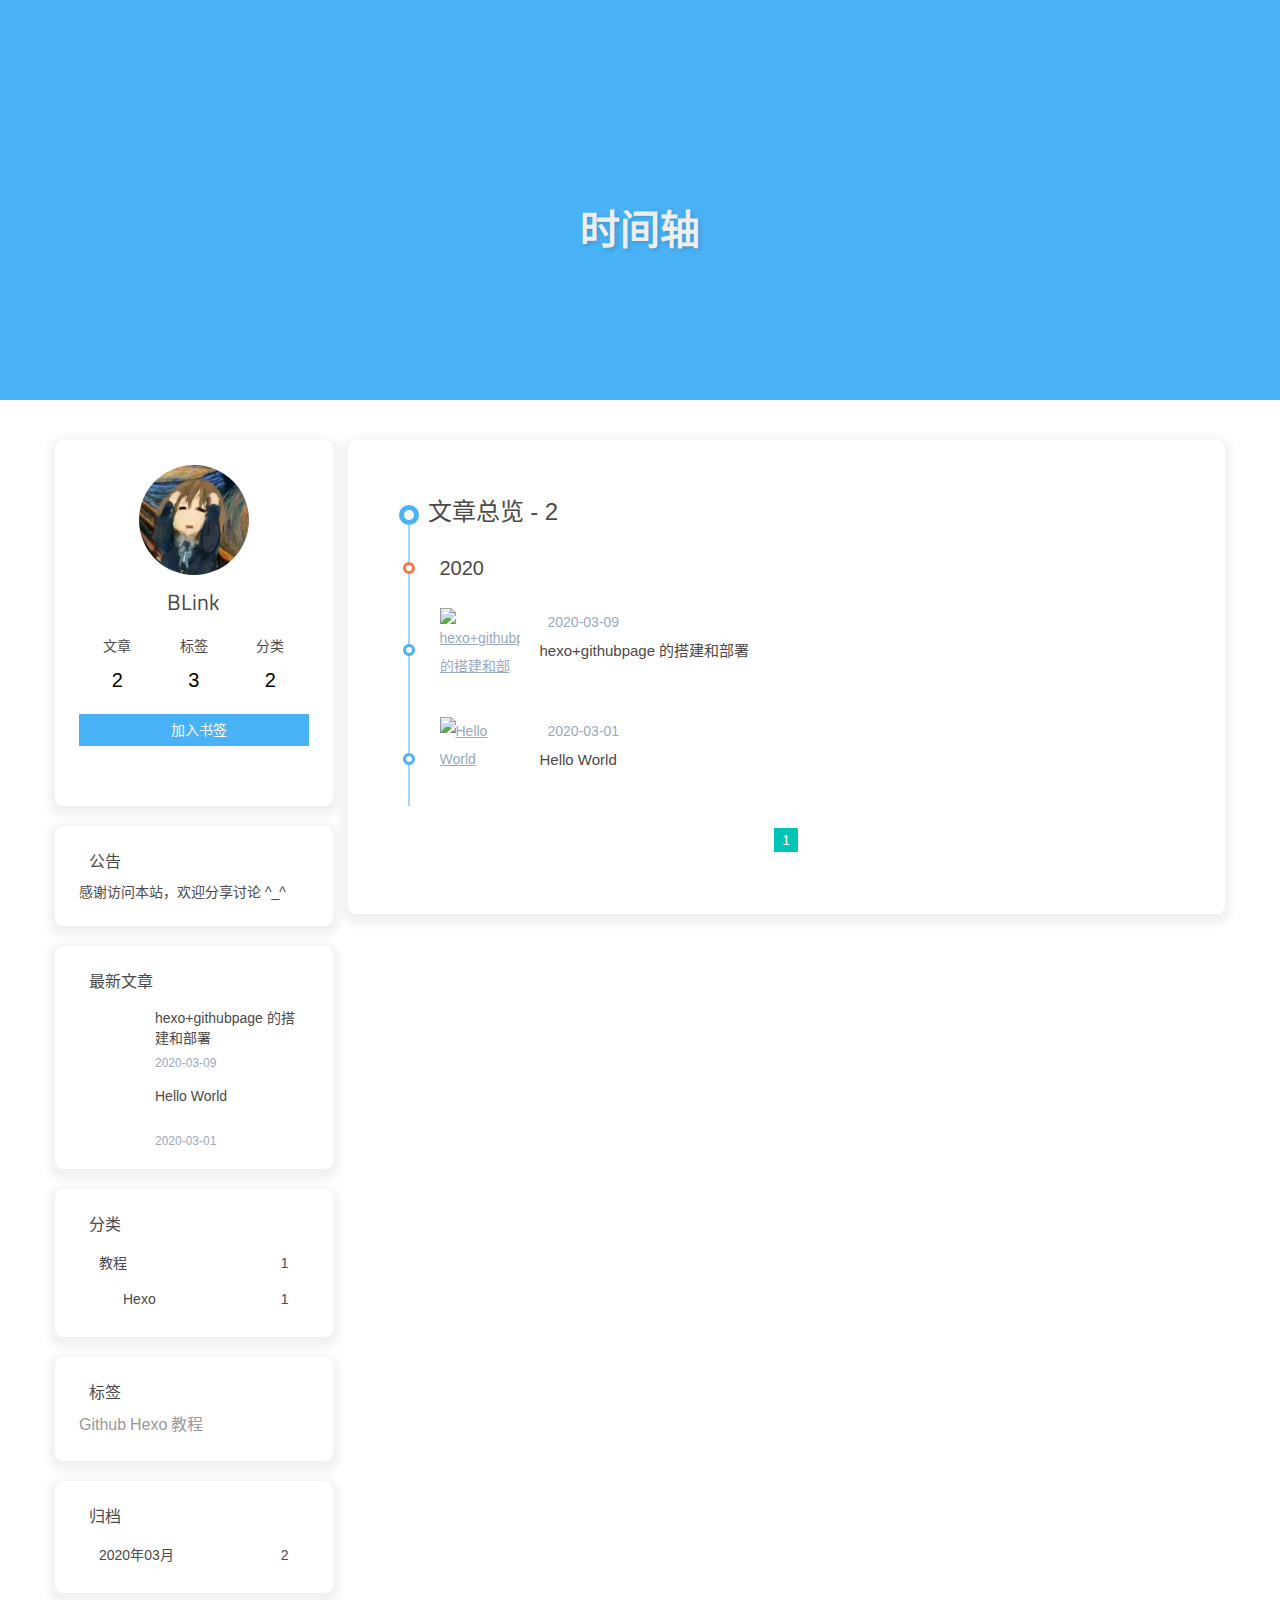
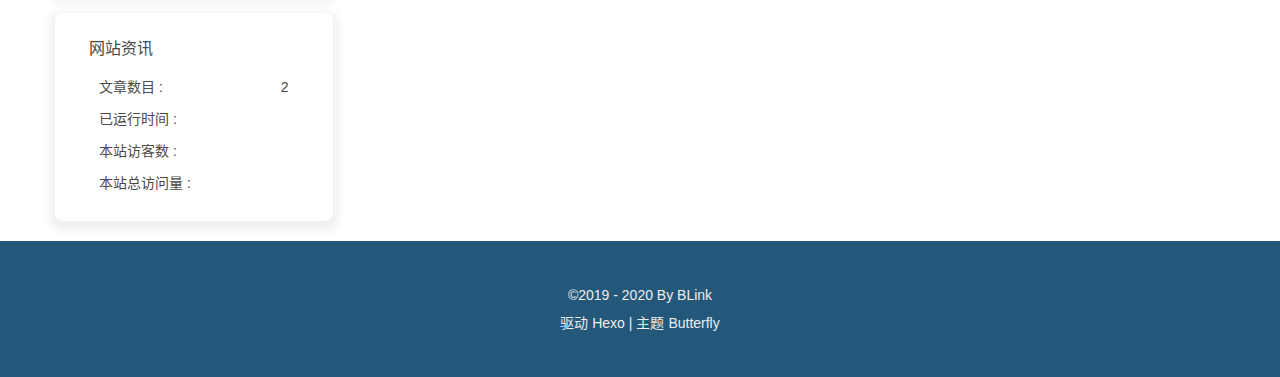
==== commit 7dcc68be: "Site updated: 2020-12-01 19:39:58" ====
--- a/archives/index.html
+++ b/archives/index.html
@@ -47,7 +47,7 @@
   root: '/',
   algolia: undefined,
   localSearch: {"path":"search.xml","languages":{"hits_empty":"找不到您查询的内容:${query}"}},
-  translate: {"defaultEncoding":2,"translateDelay":0,"cookieDomain":"https://xxx/","msgToTraditionalChinese":"繁","msgToSimplifiedChinese":"简"},
+  translate: undefined,
   copy: {
     success: '复制成功',
     error: '复制错误',
@@ -69,5 +69,5 @@
   isHome: false,
   isPost: false
   
-}</script><meta name="generator" content="Hexo 4.2.0"></head><body><header> <div id="page-header"><span class="pull_left" id="blog_name"><a class="blog_title" id="site-name" href="/">BLink</a></span><span class="toggle-menu pull_right close"><a class="site-page"><i class="fa fa-bars fa-fw" aria-hidden="true"></i></a></span><span class="pull_right menus"><div class="menus_items"><div class="menus_item"><a class="site-page" href="/"><i class="fa-fw fa fa-home"></i><span> 主页</span></a></div><div class="menus_item"><a class="site-page" href="/archives/"><i class="fa-fw fa fa-archive"></i><span> 时间轴</span></a></div><div class="menus_item"><a class="site-page" href="/tags/"><i class="fa-fw fa fa-tags"></i><span> 标签</span></a></div><div class="menus_item"><a class="site-page" href="/categories/"><i class="fa-fw fa fa-folder-open"></i><span> 分类</span></a></div><div class="menus_item"><a class="site-page" href="/link/"><i class="fa-fw fa fa-link"></i><span> 友情链接</span></a></div><div class="menus_item"><a class="site-page" href="/about/"><i class="fa-fw fa fa-heart"></i><span> 留言板</span></a></div><div class="menus_item"><a class="site-page"><i class="fa-fw fa fa-list" aria-hidden="true"></i><span> 列表</span><i class="fa fa-chevron-down menus-expand" aria-hidden="true"></i></a><ul class="menus_item_child"><li><a class="site-page" href="/music/"><i class="fa-fw fa fa-music"></i><span> Music</span></a></li><li><a class="site-page" href="/movies/"><i class="fa-fw fa fa-film"></i><span> Movie</span></a></li></ul></div></div></span><span class="pull_right" id="search_button"><a class="site-page social-icon search"><i class="fa fa-search fa-fw"></i><span> 搜索</span></a></span></div></header><div id="mobile-sidebar"><div id="menu_mask"></div><div id="mobile-sidebar-menus"><div class="mobile_author_icon"><img class="avatar-img" src="/img/avatar.png" onerror="onerror=null;src='/img/friend_404.gif'" alt="avatar"></div><div class="mobile_post_data"><div class="mobile_data_item is-center"><div class="mobile_data_link"><a href="/archives/"><div class="headline">文章</div><div class="length_num">1</div></a></div></div></div><hr><div class="menus_items"><div class="menus_item"><a class="site-page" href="/"><i class="fa-fw fa fa-home"></i><span> 主页</span></a></div><div class="menus_item"><a class="site-page" href="/archives/"><i class="fa-fw fa fa-archive"></i><span> 时间轴</span></a></div><div class="menus_item"><a class="site-page" href="/tags/"><i class="fa-fw fa fa-tags"></i><span> 标签</span></a></div><div class="menus_item"><a class="site-page" href="/categories/"><i class="fa-fw fa fa-folder-open"></i><span> 分类</span></a></div><div class="menus_item"><a class="site-page" href="/link/"><i class="fa-fw fa fa-link"></i><span> 友情链接</span></a></div><div class="menus_item"><a class="site-page" href="/about/"><i class="fa-fw fa fa-heart"></i><span> 留言板</span></a></div><div class="menus_item"><a class="site-page"><i class="fa-fw fa fa-list" aria-hidden="true"></i><span> 列表</span><i class="fa fa-chevron-down menus-expand" aria-hidden="true"></i></a><ul class="menus_item_child"><li><a class="site-page" href="/music/"><i class="fa-fw fa fa-music"></i><span> Music</span></a></li><li><a class="site-page" href="/movies/"><i class="fa-fw fa fa-film"></i><span> Movie</span></a></li></ul></div></div></div></div><div id="body-wrap"><nav class="not_index_bg" id="nav" style="background-image: url(https://cdn.jsdelivr.net/gh/jerryc127/butterfly_cdn@2.1.0/top_img/archive.jpg)"><div id="page_site-info"><div id="site-title"><span class="blogtitle">时间轴</span></div></div></nav><main id="content-outer"><div class="layout_page" id="content-inner"><div id="archive"><div class="article-sort-title">文章总览 - 1</div><div class="article-sort"><div class="article-sort-item year">2020</div><div class="article-sort-item"><div class="article-sort-img"><a class="article-sort-item__img" href="/2020/03/01/hello-world/"><img src="https://cdn.jsdelivr.net/gh/jerryc127/butterfly_cdn@2.1.0/top_img/default.png" alt="Hello World"></a></div><div class="article-sort-post"><a class="article-sort-item__post" href="/2020/03/01/hello-world/"><i class="fa fa-clock-o" aria-hidden="true"></i><time class="article-sort-item__time">2020-03-01</time><div class="article-sort-item__title">Hello World</div></a></div></div></div><nav id="pagination"><div class="pagination"><span class="page-number current">1</span></div></nav></div><div class="aside_content" id="aside_content"><div class="card-widget card-info"><div class="card-content"><div class="card-info-avatar is-center"><img class="avatar-img" src="/img/avatar.png" onerror="this.onerror=null;this.src='/img/friend_404.gif'" alt="avatar"><div class="author-info__name">BLink</div><div class="author-info__description"></div></div><div class="card-info-data"><div class="card-info-data-item is-center"><a href="/archives/"><div class="headline">文章</div><div class="length_num">1</div></a></div></div><div class="card-info-bookmark is-center"><a class="bookmark button--primary button--animated" id="bookmark-it" href="javascript:;" title="加入书签" target="_self"><i class="fa fa-bookmark" aria-hidden="true"></i><span>加入书签</span></a></div><div class="card-info-social-icons is-center"><a class="social-icon" href="https://github.com/jerryc127" target="_blank"><i class="fa fa-github" aria-hidden="true"></i></a><a class="social-icon" href="mailto:xxxxxxxx@gmail.com" target="_blank"><i class="fa fa-envelope" aria-hidden="true"></i></a><a class="social-icon" href="/atom.xml" target="_blank"><i class="fa fa-rss" aria-hidden="true"></i></a></div></div></div><div class="card-widget card-announcement"><div class="card-content"><div class="item-headline"><i class="fa fa-bullhorn card-announcement-animation" aria-hidden="true"></i><span>公告</span></div><div class="announcement_content">感谢访问本站，欢迎分享讨论 ^_^</div></div></div><div class="card-widget card-recent-post"><div class="card-content"><div class="item-headline"><i class="fa fa-history" aria-hidden="true"></i><span>最新文章</span></div><div class="aside-recent-item"> <div class="aside-recent-post"><a href="/2020/03/01/hello-world/"><div class="aside-post-cover"><img class="aside-post-bg lazyload" data-src="https://cdn.jsdelivr.net/gh/jerryc127/butterfly_cdn@2.1.0/top_img/default.png" onerror="this.onerror=null;this.src='/img/404.jpg'" title="Hello World" alt="Hello World"></div><div class="aside-post-title"><div class="aside-post_title" href="/2020/03/01/hello-world/" title="Hello World">Hello World</div><time class="aside-post_meta post-meta__date">2020-03-01</time></div></a></div></div></div></div><div class="card-widget card-archives"><div class="card-content"><div class="item-headline"><i class="fa fa-archive" aria-hidden="true"></i><span>归档</span></div><ul class="archive-list"><li class="archive-list-item"><a class="archive-list-link" href="/archives/2020/03/"><span class="archive-list-date">2020年03月</span><span class="archive-list-count">1</span></a></li></ul></div></div><div class="card-widget card-webinfo"><div class="card-content"><div class="item-headline"><i class="fa fa-line-chart" aria-hidden="true"></i><span>网站资讯</span></div><div class="webinfo"><div class="webinfo-item"><div class="webinfo-article-name">文章数目 :</div><div class="webinfo-article-count">1</div></div><div class="webinfo-item"><div class="webinfo-runtime-name">已运行时间 :</div><div class="webinfo-runtime-count" id="webinfo-runtime-count" start_date="3/9/2020 00:00:00">     </div></div><div class="webinfo-item">      <div class="webinfo-site-uv-name">本站访客数 :</div><div class="webinfo-site-uv-count" id="busuanzi_value_site_uv"></div></div><div class="webinfo-item"><div class="webinfo-site-name">本站总访问量 :</div><div class="webinfo-site-pv-count" id="busuanzi_value_site_pv"></div></div></div></div></div></div></div></main><footer id="footer" style="background-image: url(https://cdn.jsdelivr.net/gh/jerryc127/butterfly_cdn@2.1.0/top_img/archive.jpg)" data-type="photo"><div id="footer-wrap"><div class="copyright">&copy;2019 - 2020 By BLink</div><div class="framework-info"><span>驱动 </span><a href="http://hexo.io" target="_blank" rel="noopener"><span>Hexo</span></a><span class="footer-separator">|</span><span>主题 </span><a href="https://github.com/jerryc127/hexo-theme-butterfly" target="_blank" rel="noopener"><span>Butterfly</span></a></div></div></footer></div><section class="rightside" id="rightside"><div id="rightside-config-hide"><a class="translate_chn_to_cht" id="translateLink" href="javascript:translatePage();" title="简繁转换" target="_self">繁</a><i class="darkmode fa fa-moon-o" id="darkmode" title="夜间模式"></i></div><div id="rightside-config-show"><div id="rightside_config" title="设置"><i class="fa fa-cog" aria-hidden="true"></i></div><i class="fa fa-arrow-up" id="go-up" title="回到顶部" aria-hidden="true"></i></div></section><script src="https://cdn.jsdelivr.net/npm/jquery@latest/dist/jquery.min.js"></script><script src="/js/utils.js"></script><script src="/js/main.js"></script><script src="/js/tw_cn.js"></script><script src="https://cdn.jsdelivr.net/npm/@fancyapps/fancybox@latest/dist/jquery.fancybox.min.js"></script><script async src="//busuanzi.ibruce.info/busuanzi/2.3/busuanzi.pure.mini.js"></script><script src="https://cdn.jsdelivr.net/npm/instant.page@latest/instantpage.min.js" type="module"></script><script src="https://cdn.jsdelivr.net/npm/lazysizes@latest/lazysizes.min.js" async=""></script><script src="https://cdn.jsdelivr.net/gh/jerryc127/butterfly_cdn@2.1.0/js/ClickShowText.js"></script><div class="search-dialog" id="local-search"><div class="search-dialog__title" id="local-search-title">本地搜索</div><div id="local-input-panel"><div id="local-search-input"><div class="local-search-box"><input class="local-search-box--input" placeholder="搜索文章"></div></div></div><hr><div id="local-search-results"><div id="local-hits"></div><div id="local-stats"><div class="local-search-stats__hr" id="hr"><span>由</span> <a href="https://github.com/wzpan/hexo-generator-search" target="_blank" rel="noopener" style="color:#49B1F5;">hexo-generator-search</a>
+}</script><meta name="generator" content="Hexo 4.2.0"></head><body><header> <div id="page-header"><span class="pull_left" id="blog_name"><a class="blog_title" id="site-name" href="/">BLink</a></span><span class="toggle-menu pull_right close"><a class="site-page"><i class="fa fa-bars fa-fw" aria-hidden="true"></i></a></span><span class="pull_right menus"><div class="menus_items"><div class="menus_item"><a class="site-page" href="/"><i class="fa-fw fa fa-home"></i><span> 主页</span></a></div><div class="menus_item"><a class="site-page" href="/archives/"><i class="fa-fw fa fa-archive"></i><span> 时间轴</span></a></div><div class="menus_item"><a class="site-page" href="/tags/"><i class="fa-fw fa fa-tags"></i><span> 标签</span></a></div><div class="menus_item"><a class="site-page" href="/categories/"><i class="fa-fw fa fa-folder-open"></i><span> 分类</span></a></div><div class="menus_item"><a class="site-page" href="/link/"><i class="fa-fw fa fa-link"></i><span> 友情链接</span></a></div><div class="menus_item"><a class="site-page" href="/messageboard/"><i class="fa-fw fa fa-heart"></i><span> 留言板</span></a></div><div class="menus_item"><a class="site-page"><i class="fa-fw fa fa-list" aria-hidden="true"></i><span> 列表</span><i class="fa fa-chevron-down menus-expand" aria-hidden="true"></i></a><ul class="menus_item_child"><li><a class="site-page" href="/music/"><i class="fa-fw fa fa-music"></i><span> Music</span></a></li><li><a class="site-page" href="/movies/"><i class="fa-fw fa fa-film"></i><span> Movie</span></a></li></ul></div></div></span><span class="pull_right" id="search_button"><a class="site-page social-icon search"><i class="fa fa-search fa-fw"></i><span> 搜索</span></a></span></div></header><div id="mobile-sidebar"><div id="menu_mask"></div><div id="mobile-sidebar-menus"><div class="mobile_author_icon"><img class="avatar-img" src="/img/avatar.png" onerror="onerror=null;src='/img/friend_404.gif'" alt="avatar"></div><div class="mobile_post_data"><div class="mobile_data_item is-center"><div class="mobile_data_link"><a href="/archives/"><div class="headline">文章</div><div class="length_num">2</div></a></div></div><div class="mobile_data_item is-center">      <div class="mobile_data_link"><a href="/tags/"><div class="headline">标签</div><div class="length_num">3</div></a></div></div><div class="mobile_data_item is-center">     <div class="mobile_data_link"><a href="/categories/"><div class="headline">分类</div><div class="length_num">2</div></a></div></div></div><hr><div class="menus_items"><div class="menus_item"><a class="site-page" href="/"><i class="fa-fw fa fa-home"></i><span> 主页</span></a></div><div class="menus_item"><a class="site-page" href="/archives/"><i class="fa-fw fa fa-archive"></i><span> 时间轴</span></a></div><div class="menus_item"><a class="site-page" href="/tags/"><i class="fa-fw fa fa-tags"></i><span> 标签</span></a></div><div class="menus_item"><a class="site-page" href="/categories/"><i class="fa-fw fa fa-folder-open"></i><span> 分类</span></a></div><div class="menus_item"><a class="site-page" href="/link/"><i class="fa-fw fa fa-link"></i><span> 友情链接</span></a></div><div class="menus_item"><a class="site-page" href="/messageboard/"><i class="fa-fw fa fa-heart"></i><span> 留言板</span></a></div><div class="menus_item"><a class="site-page"><i class="fa-fw fa fa-list" aria-hidden="true"></i><span> 列表</span><i class="fa fa-chevron-down menus-expand" aria-hidden="true"></i></a><ul class="menus_item_child"><li><a class="site-page" href="/music/"><i class="fa-fw fa fa-music"></i><span> Music</span></a></li><li><a class="site-page" href="/movies/"><i class="fa-fw fa fa-film"></i><span> Movie</span></a></li></ul></div></div></div></div><div id="body-wrap"><nav class="not_index_bg" id="nav" style="background-image: url(https://cdn.jsdelivr.net/gh/jerryc127/butterfly_cdn@2.1.0/top_img/archive.jpg)"><div id="page_site-info"><div id="site-title"><span class="blogtitle">时间轴</span></div></div></nav><main id="content-outer"><div class="layout_page" id="content-inner"><div id="archive"><div class="article-sort-title">文章总览 - 2</div><div class="article-sort"><div class="article-sort-item year">2020</div><div class="article-sort-item"><div class="article-sort-img"><a class="article-sort-item__img" href="/2020/03/09/hexo-teach/"><img src="https://cdn.jsdelivr.net/gh/jerryc127/butterfly_cdn@2.1.0/top_img/default.png" alt="hexo+githubpage 的搭建和部署"></a></div><div class="article-sort-post"><a class="article-sort-item__post" href="/2020/03/09/hexo-teach/"><i class="fa fa-clock-o" aria-hidden="true"></i><time class="article-sort-item__time">2020-03-09</time><div class="article-sort-item__title">hexo+githubpage 的搭建和部署</div></a></div></div><div class="article-sort-item"><div class="article-sort-img"><a class="article-sort-item__img" href="/2020/03/01/hello-world/"><img src="https://cdn.jsdelivr.net/gh/jerryc127/butterfly_cdn@2.1.0/top_img/default.png" alt="Hello World"></a></div><div class="article-sort-post"><a class="article-sort-item__post" href="/2020/03/01/hello-world/"><i class="fa fa-clock-o" aria-hidden="true"></i><time class="article-sort-item__time">2020-03-01</time><div class="article-sort-item__title">Hello World</div></a></div></div></div><nav id="pagination"><div class="pagination"><span class="page-number current">1</span></div></nav></div><div class="aside_content" id="aside_content"><div class="card-widget card-info"><div class="card-content"><div class="card-info-avatar is-center"><img class="avatar-img" src="/img/avatar.png" onerror="this.onerror=null;this.src='/img/friend_404.gif'" alt="avatar"><div class="author-info__name">BLink</div><div class="author-info__description"></div></div><div class="card-info-data"><div class="card-info-data-item is-center"><a href="/archives/"><div class="headline">文章</div><div class="length_num">2</div></a></div><div class="card-info-data-item is-center">      <a href="/tags/"><div class="headline">标签</div><div class="length_num">3</div></a></div><div class="card-info-data-item is-center">     <a href="/categories/"><div class="headline">分类</div><div class="length_num">2</div></a></div></div><div class="card-info-bookmark is-center"><a class="bookmark button--primary button--animated" id="bookmark-it" href="javascript:;" title="加入书签" target="_self"><i class="fa fa-bookmark" aria-hidden="true"></i><span>加入书签</span></a></div><div class="card-info-social-icons is-center"><a class="social-icon" href="https://github.com/zhangjinanfeng39" target="_blank"><i class="fa fa-github" aria-hidden="true"></i></a><a class="social-icon" href="mailto:xxxxxxxx@gmail.com" target="_blank"><i class="fa fa-envelope" aria-hidden="true"></i></a><a class="social-icon" href="/atom.xml" target="_blank"><i class="fa fa-rss" aria-hidden="true"></i></a></div></div></div><div class="card-widget card-announcement"><div class="card-content"><div class="item-headline"><i class="fa fa-bullhorn card-announcement-animation" aria-hidden="true"></i><span>公告</span></div><div class="announcement_content">感谢访问本站，欢迎分享讨论 ^_^</div></div></div><div class="card-widget card-recent-post"><div class="card-content"><div class="item-headline"><i class="fa fa-history" aria-hidden="true"></i><span>最新文章</span></div><div class="aside-recent-item"> <div class="aside-recent-post"><a href="/2020/03/09/hexo-teach/"><div class="aside-post-cover"><img class="aside-post-bg lazyload" data-src="https://cdn.jsdelivr.net/gh/jerryc127/butterfly_cdn@2.1.0/top_img/default.png" onerror="this.onerror=null;this.src='/img/404.jpg'" title="hexo+githubpage 的搭建和部署" alt="hexo+githubpage 的搭建和部署"></div><div class="aside-post-title"><div class="aside-post_title" href="/2020/03/09/hexo-teach/" title="hexo+githubpage 的搭建和部署">hexo+githubpage 的搭建和部署</div><time class="aside-post_meta post-meta__date">2020-03-09</time></div></a></div><div class="aside-recent-post"><a href="/2020/03/01/hello-world/"><div class="aside-post-cover"><img class="aside-post-bg lazyload" data-src="https://cdn.jsdelivr.net/gh/jerryc127/butterfly_cdn@2.1.0/top_img/default.png" onerror="this.onerror=null;this.src='/img/404.jpg'" title="Hello World" alt="Hello World"></div><div class="aside-post-title"><div class="aside-post_title" href="/2020/03/01/hello-world/" title="Hello World">Hello World</div><time class="aside-post_meta post-meta__date">2020-03-01</time></div></a></div></div></div></div><div class="card-widget card-categories"><div class="card-content"><div class="item-headline"><i class="fa fa-folder-open" aria-hidden="true"></i><span>分类</span></div><ul class="aside-category-item">       <li class="aside-category-list"><a class="aside-category-list_link" href="/categories/%E6%95%99%E7%A8%8B/"><span class="aside-category-list_name">教程</span><span class="aside-category-list_length">1</span></a></li><ul class="aside-category-item child"><li class="aside-category-list"><a class="aside-category-list_link" href="/categories/%E6%95%99%E7%A8%8B/Hexo/"><span class="aside-category-list_name">Hexo</span><span class="aside-category-list_length">1</span></a></li></ul></ul></div></div><div class="card-widget card-tags"><div class="card-content"><div class="item-headline"><i class="fa fa-tags" aria-hidden="true"></i><span>标签</span></div><div class="card-tag-cloud"><a href="/tags/Github/" style="font-size: 16px; color: #999">Github</a> <a href="/tags/Hexo/" style="font-size: 16px; color: #999">Hexo</a> <a href="/tags/%E6%95%99%E7%A8%8B/" style="font-size: 16px; color: #999">教程</a></div></div></div><div class="card-widget card-archives"><div class="card-content"><div class="item-headline"><i class="fa fa-archive" aria-hidden="true"></i><span>归档</span></div><ul class="archive-list"><li class="archive-list-item"><a class="archive-list-link" href="/archives/2020/03/"><span class="archive-list-date">2020年03月</span><span class="archive-list-count">2</span></a></li></ul></div></div><div class="card-widget card-webinfo"><div class="card-content"><div class="item-headline"><i class="fa fa-line-chart" aria-hidden="true"></i><span>网站资讯</span></div><div class="webinfo"><div class="webinfo-item"><div class="webinfo-article-name">文章数目 :</div><div class="webinfo-article-count">2</div></div><div class="webinfo-item"><div class="webinfo-runtime-name">已运行时间 :</div><div class="webinfo-runtime-count" id="webinfo-runtime-count" start_date="3/9/2020 00:00:00">     </div></div><div class="webinfo-item">      <div class="webinfo-site-uv-name">本站访客数 :</div><div class="webinfo-site-uv-count" id="busuanzi_value_site_uv"></div></div><div class="webinfo-item"><div class="webinfo-site-name">本站总访问量 :</div><div class="webinfo-site-pv-count" id="busuanzi_value_site_pv"></div></div></div></div></div></div></div></main><footer id="footer" style="background-image: url(https://cdn.jsdelivr.net/gh/jerryc127/butterfly_cdn@2.1.0/top_img/archive.jpg)" data-type="photo"><div id="footer-wrap"><div class="copyright">&copy;2019 - 2020 By BLink</div><div class="framework-info"><span>驱动 </span><a href="http://hexo.io" target="_blank" rel="noopener"><span>Hexo</span></a><span class="footer-separator">|</span><span>主题 </span><a href="https://github.com/jerryc127/hexo-theme-butterfly" target="_blank" rel="noopener"><span>Butterfly</span></a></div></div></footer></div><section class="rightside" id="rightside"><div id="rightside-config-hide"><i class="darkmode fa fa-moon-o" id="darkmode" title="夜间模式"></i></div><div id="rightside-config-show"><div id="rightside_config" title="设置"><i class="fa fa-cog" aria-hidden="true"></i></div><i class="fa fa-arrow-up" id="go-up" title="回到顶部" aria-hidden="true"></i></div></section><script src="https://cdn.jsdelivr.net/npm/jquery@latest/dist/jquery.min.js"></script><script src="/js/utils.js"></script><script src="/js/main.js"></script><script src="https://cdn.jsdelivr.net/npm/@fancyapps/fancybox@latest/dist/jquery.fancybox.min.js"></script><script async src="//busuanzi.ibruce.info/busuanzi/2.3/busuanzi.pure.mini.js"></script><script src="https://cdn.jsdelivr.net/npm/instant.page@latest/instantpage.min.js" type="module"></script><script src="https://cdn.jsdelivr.net/npm/lazysizes@latest/lazysizes.min.js" async=""></script><script src="https://cdn.jsdelivr.net/gh/jerryc127/butterfly_cdn@2.1.0/js/ClickShowText.js"></script><div class="search-dialog" id="local-search"><div class="search-dialog__title" id="local-search-title">本地搜索</div><div id="local-input-panel"><div id="local-search-input"><div class="local-search-box"><input class="local-search-box--input" placeholder="搜索文章"></div></div></div><hr><div id="local-search-results"><div id="local-hits"></div><div id="local-stats"><div class="local-search-stats__hr" id="hr"><span>由</span> <a href="https://github.com/wzpan/hexo-generator-search" target="_blank" rel="noopener" style="color:#49B1F5;">hexo-generator-search</a>
  <span>提供支持</span></div></div></div><span class="search-close-button"><i class="fa fa-times"></i></span></div><div class="search-mask"></div></body></html>